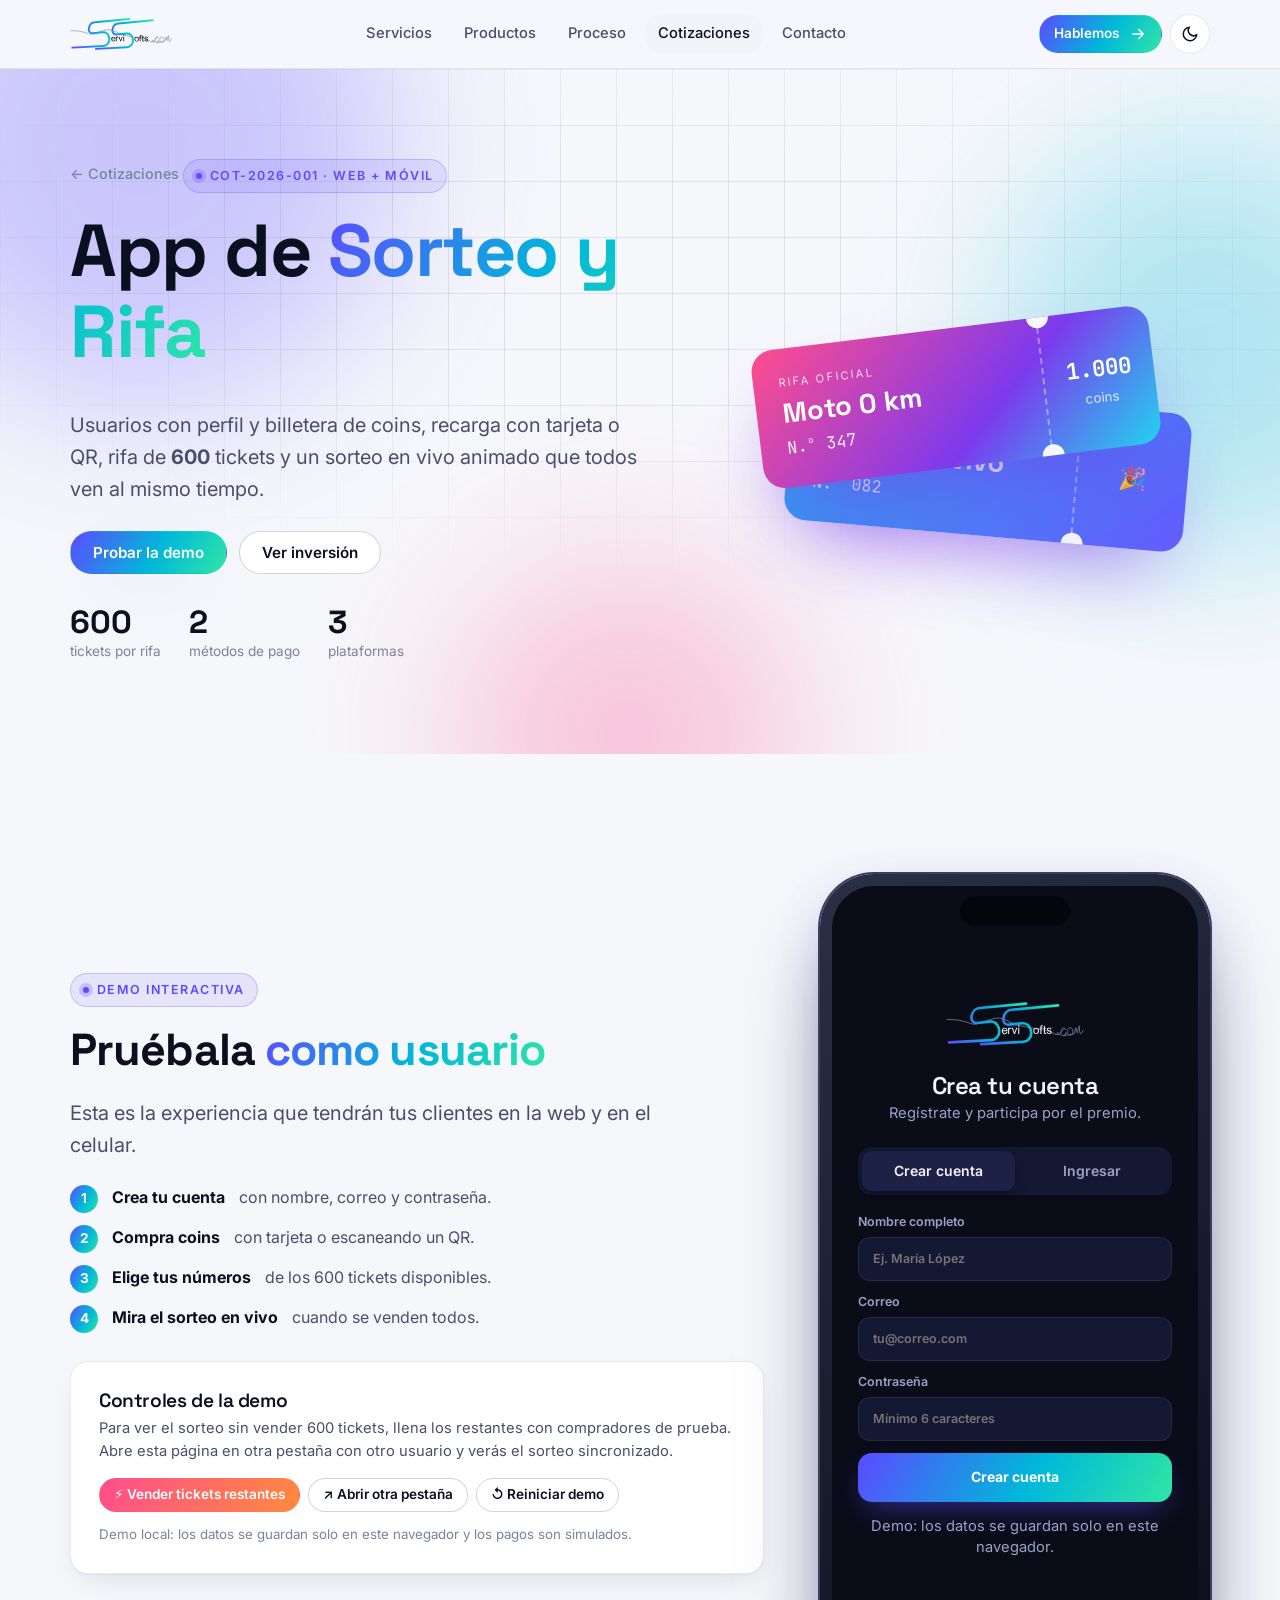
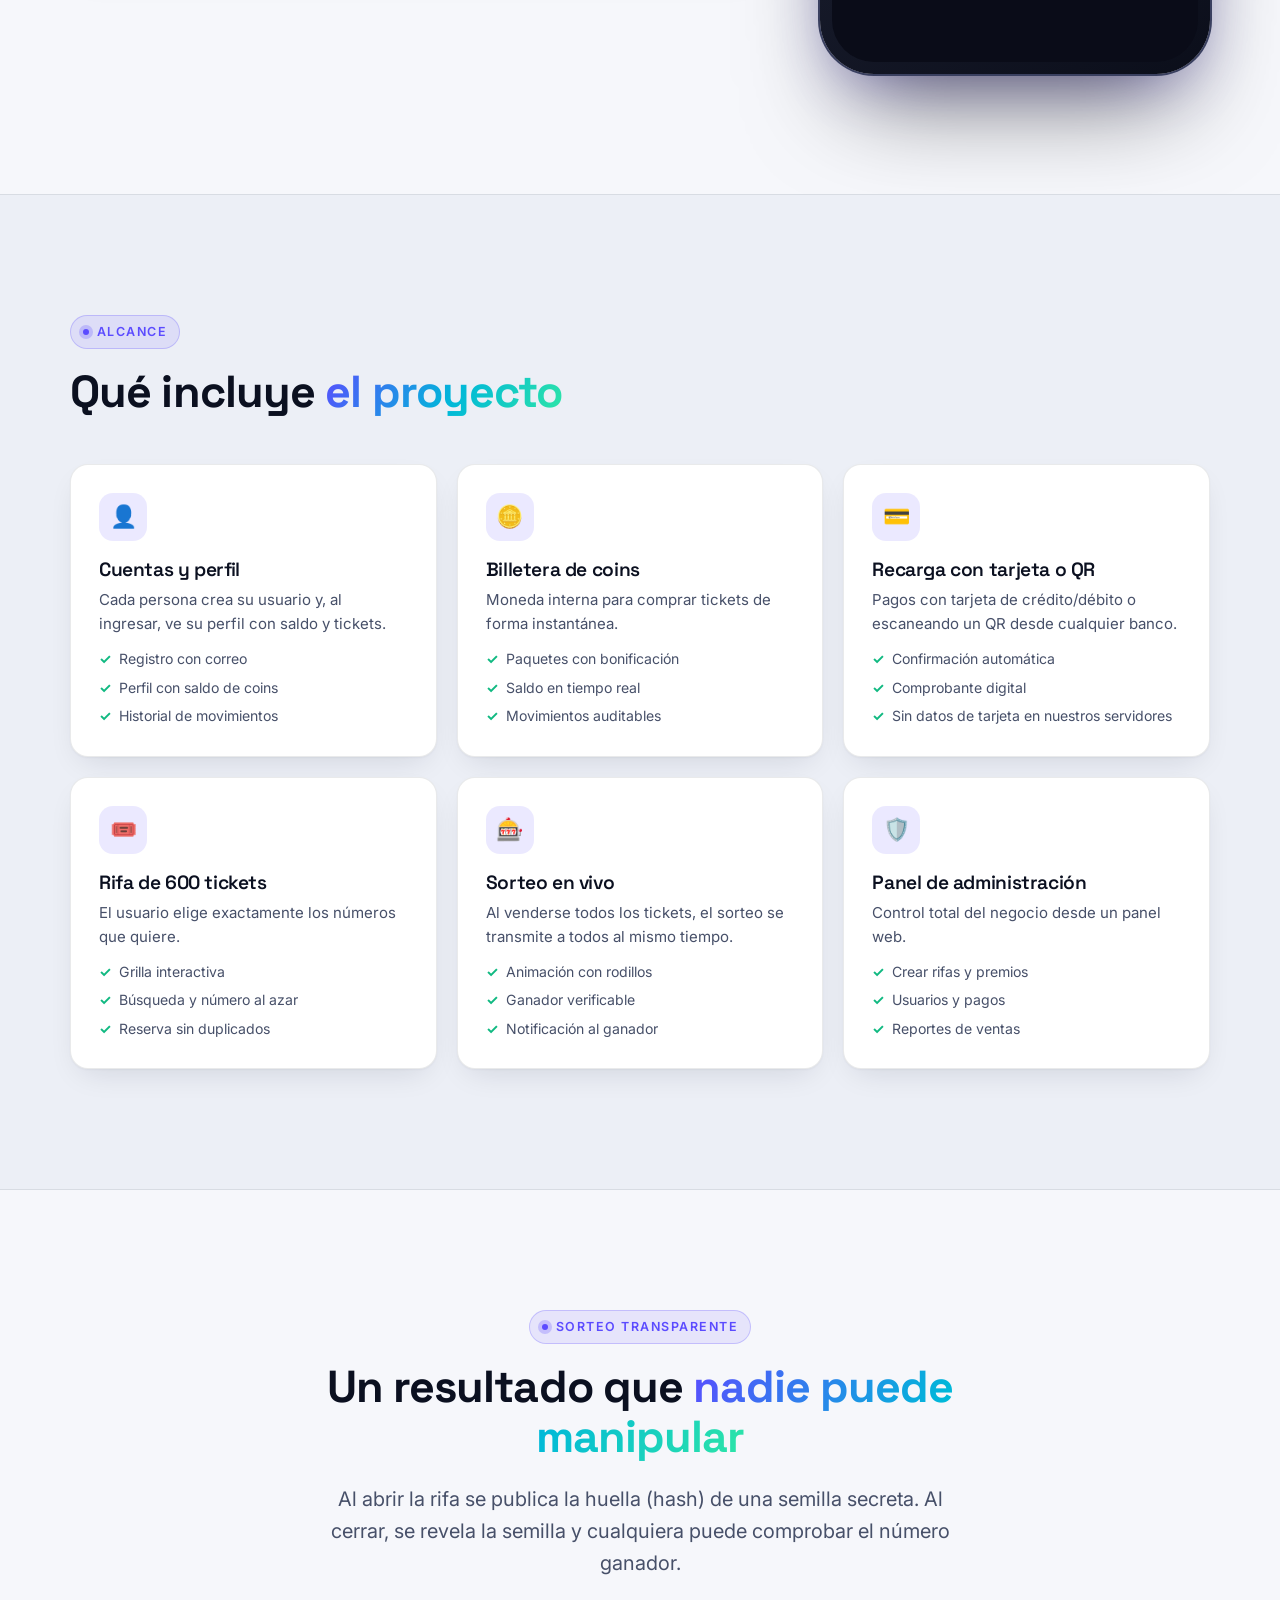
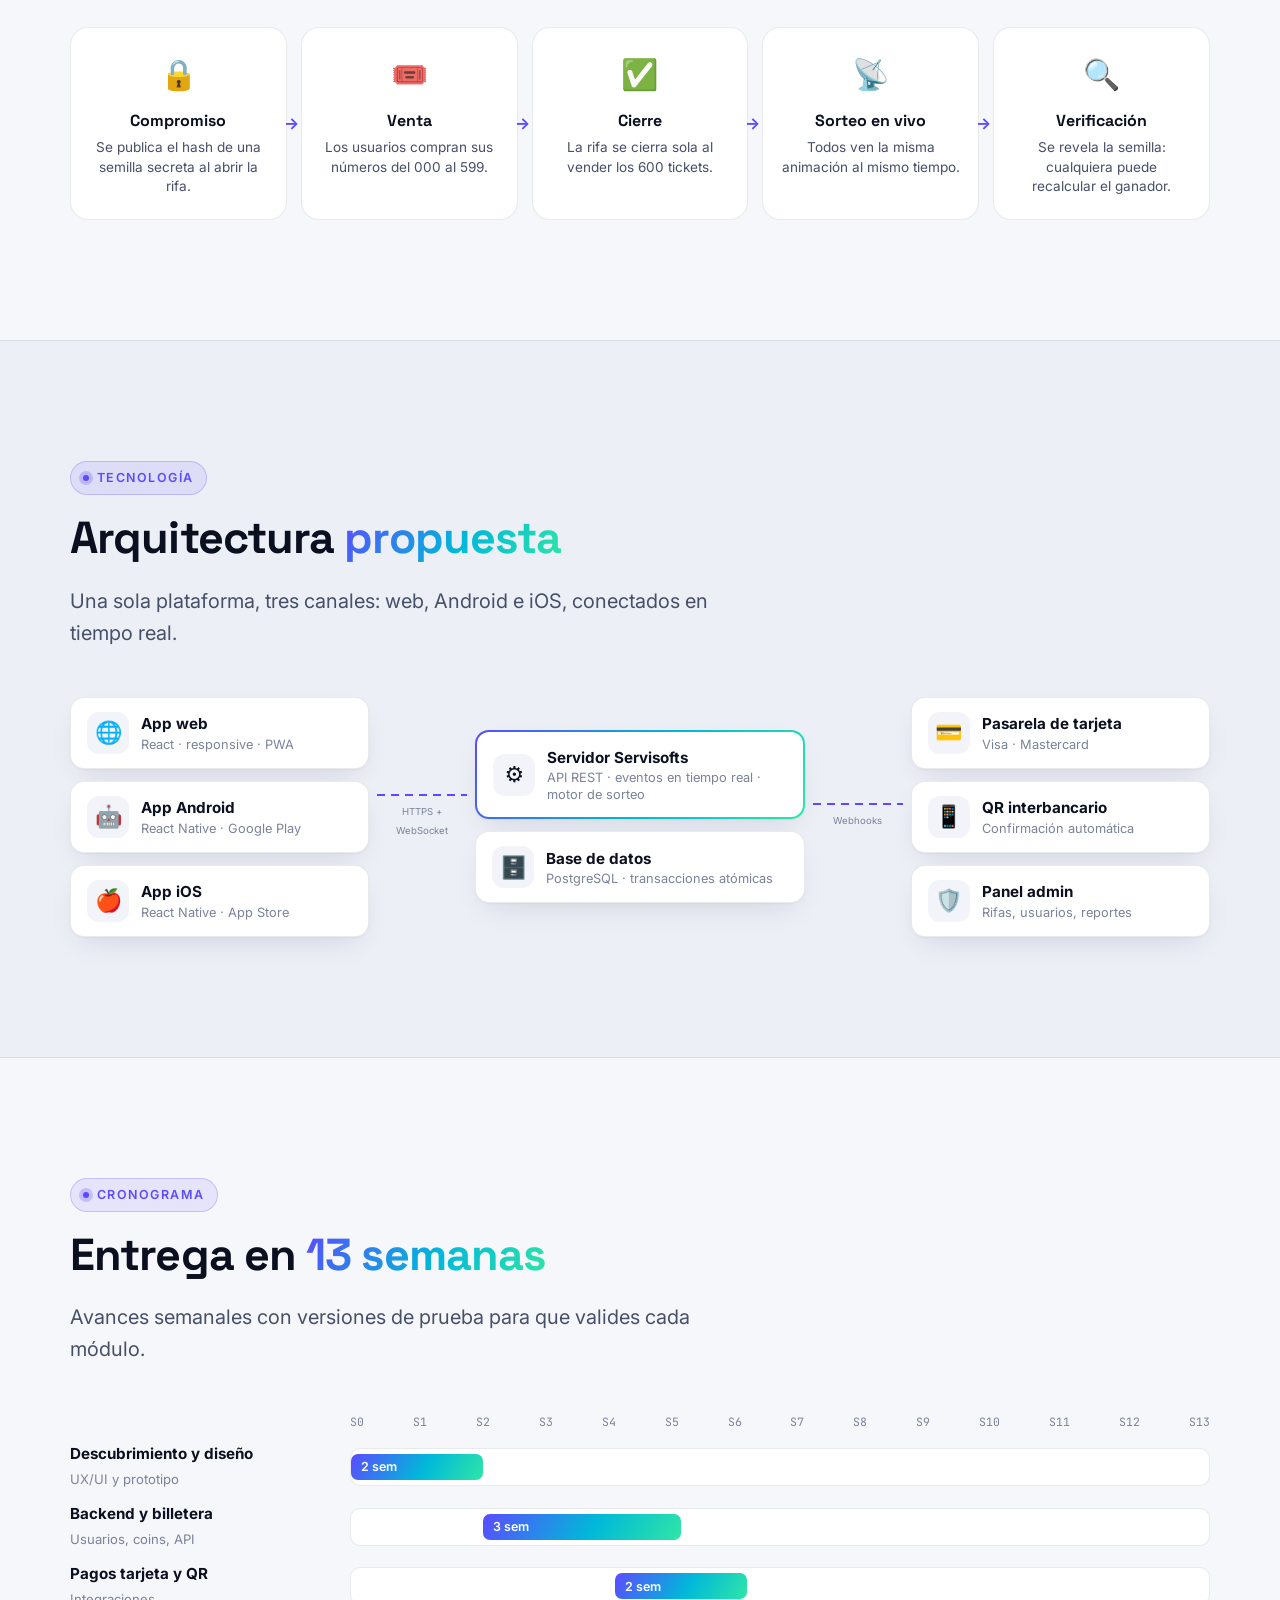
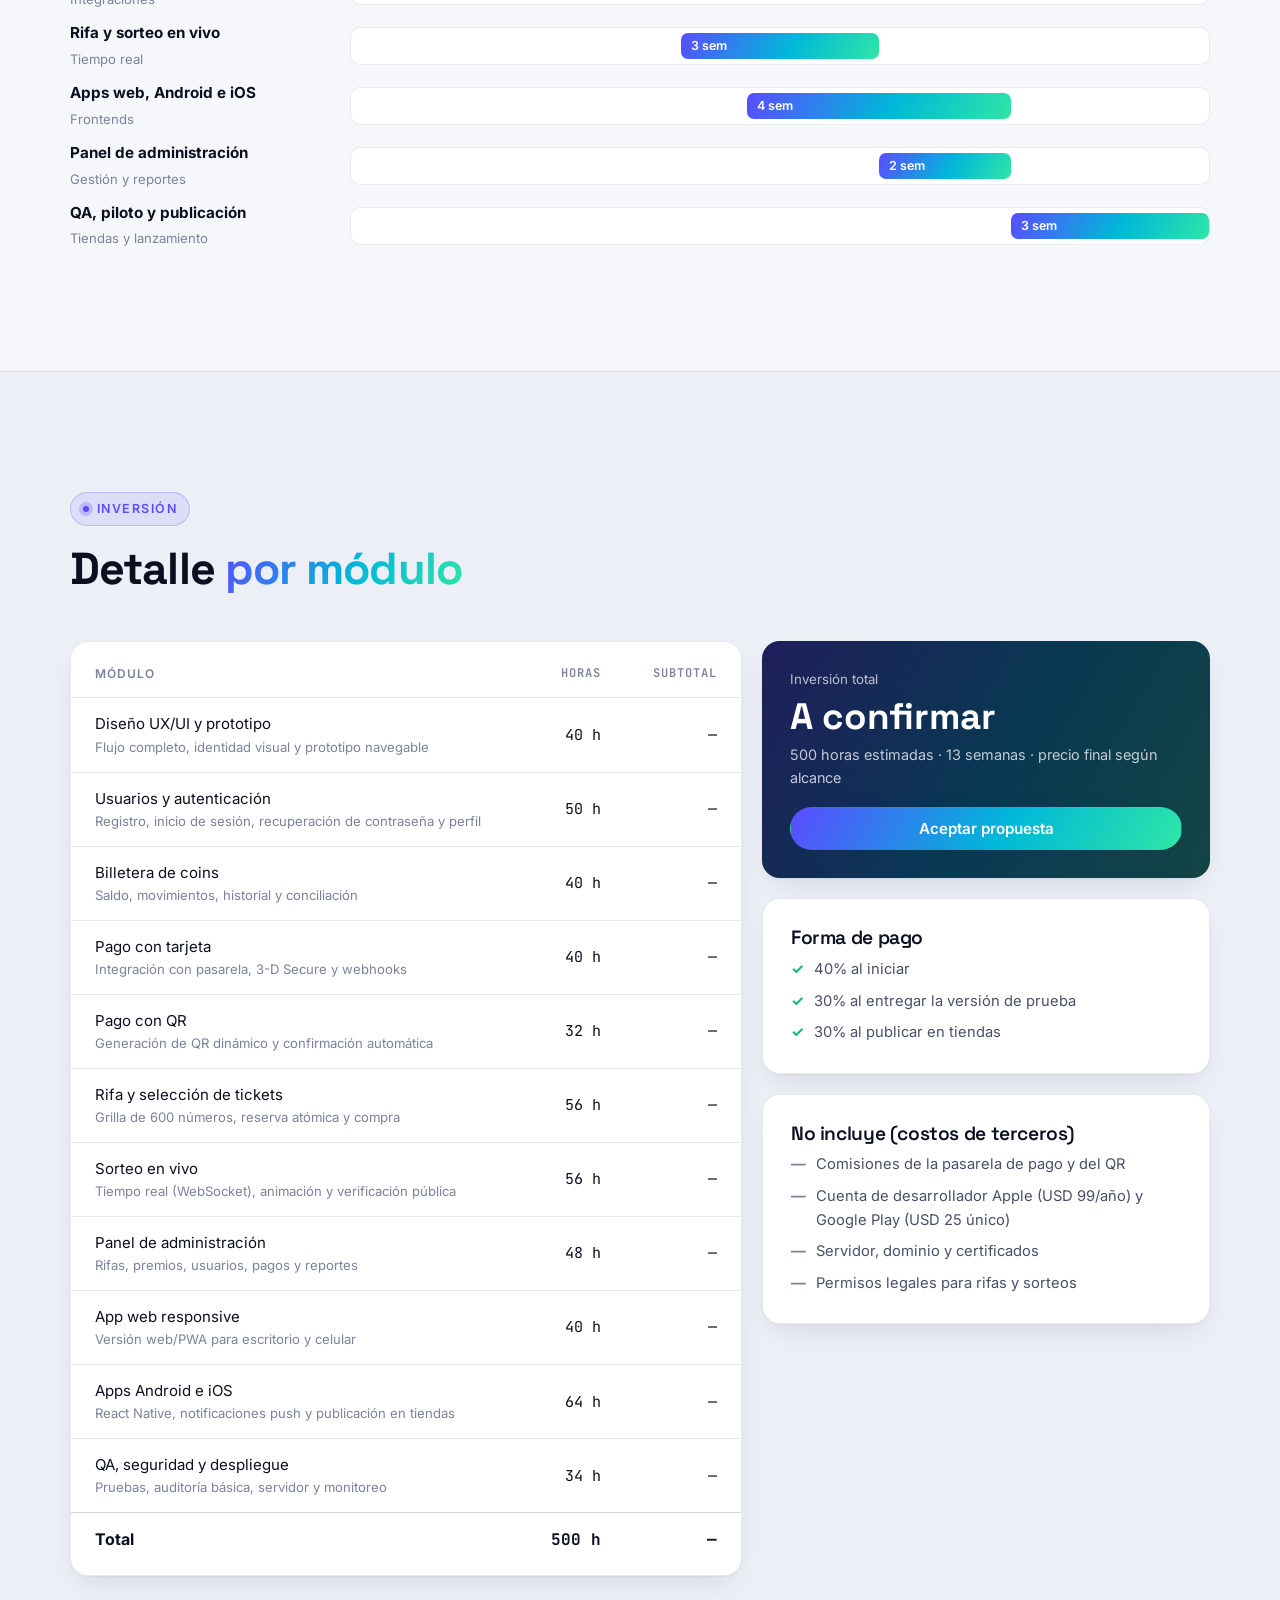
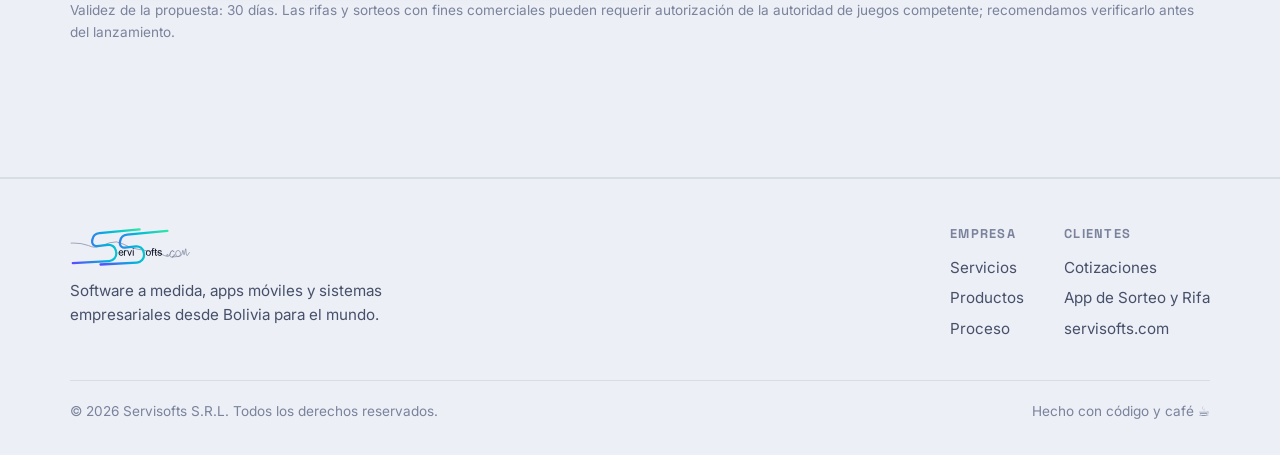
==== cotizaciones/sorteo/index.html @ 851468d2 "cambios" ====
<!DOCTYPE html>
<html lang="es">
<head>
  <meta charset="UTF-8">
  <meta name="viewport" content="width=device-width, initial-scale=1.0, viewport-fit=cover">
  <title>App de Sorteo y Rifa · Servisofts</title>
  <meta name="description" content="Cotización COT-2026-001: app web y móvil de rifas con coins, pagos por tarjeta y QR, y sorteo en vivo.">
  <meta name="theme-color" content="#070912">
  <link rel="icon" href="../../assets/img/favicon.svg" type="image/svg+xml">
  <link rel="stylesheet" href="../../assets/css/base.css">
  <link rel="stylesheet" href="index.css">
</head>
<body>
  <header data-nav></header>

  <main>
    <!-- ============ HERO ============ -->
    <section class="s-hero">
      <div class="bg-orbs"><span></span><span></span><span></span></div>
      <div class="bg-grid"></div>
      <div class="container s-hero-inner">
        <div>
          <a class="back" href="../">← Cotizaciones</a>
          <span class="eyebrow">COT-2026-001 · Web + móvil</span>
          <h1>App de <span class="grad-text">Sorteo y Rifa</span></h1>
          <p class="lead">Usuarios con perfil y billetera de coins, recarga con tarjeta o QR, rifa de <b id="hTotal">600</b> tickets y un sorteo en vivo animado que todos ven al mismo tiempo.</p>
          <div class="hero-cta">
            <a href="#demo" class="btn btn-primary">Probar la demo</a>
            <a href="#inversion" class="btn">Ver inversión</a>
          </div>
          <div class="kpis">
            <div><b id="hTickets">600</b><span>tickets por rifa</span></div>
            <div><b>2</b><span>métodos de pago</span></div>
            <div><b>3</b><span>plataformas</span></div>
          </div>
        </div>
        <div class="ticket-hero" aria-hidden="true">
          <div class="ticket">
            <div class="ticket-l">
              <small>RIFA OFICIAL</small>
              <b id="heroPrize">Moto 0 km</b>
              <span class="mono">N.º 347</span>
            </div>
            <div class="ticket-r"><span class="mono">1.000</span><small>coins</small></div>
          </div>
          <div class="ticket t2"><div class="ticket-l"><small>RIFA OFICIAL</small><b>Sorteo en vivo</b><span class="mono">N.º 082</span></div><div class="ticket-r"><span class="mono">🎉</span></div></div>
        </div>
      </div>
    </section>

    <!-- ============ DEMO ============ -->
    <section class="section" id="demo">
      <div class="container demo-wrap">
        <div class="demo-copy reveal">
          <span class="eyebrow">Demo interactiva</span>
          <h2>Pruébala <span class="grad-text">como usuario</span></h2>
          <p class="lead">Esta es la experiencia que tendrán tus clientes en la web y en el celular.</p>
          <ol class="demo-steps">
            <li><b>Crea tu cuenta</b> con nombre, correo y contraseña.</li>
            <li><b>Compra coins</b> con tarjeta o escaneando un QR.</li>
            <li><b>Elige tus números</b> de los 600 tickets disponibles.</li>
            <li><b>Mira el sorteo en vivo</b> cuando se venden todos.</li>
          </ol>
          <div class="demo-tools card">
            <h3>Controles de la demo</h3>
            <p>Para ver el sorteo sin vender 600 tickets, llena los restantes con compradores de prueba. Abre esta página en otra pestaña con otro usuario y verás el sorteo sincronizado.</p>
            <div class="tool-btns">
              <button class="btn btn-sm btn-hot" id="toolFill">⚡ Vender tickets restantes</button>
              <button class="btn btn-sm" id="toolTab">↗ Abrir otra pestaña</button>
              <button class="btn btn-sm btn-ghost" id="toolReset">↺ Reiniciar demo</button>
            </div>
            <small class="muted">Demo local: los datos se guardan solo en este navegador y los pagos son simulados.</small>
          </div>
        </div>

        <div class="phone reveal">
          <div class="phone-notch"></div>
          <div class="app" id="app" aria-live="polite"></div>
        </div>
      </div>
    </section>

    <!-- ============ FUNCIONALIDADES ============ -->
    <section class="section section-alt" id="funciones">
      <div class="container">
        <div class="section-head reveal">
          <span class="eyebrow">Alcance</span>
          <h2>Qué incluye <span class="grad-text">el proyecto</span></h2>
        </div>
        <div class="grid grid-3" id="featGrid"></div>
      </div>
    </section>

    <!-- ============ FLUJO DEL SORTEO ============ -->
    <section class="section" id="flujo">
      <div class="container">
        <div class="section-head center reveal">
          <span class="eyebrow">Sorteo transparente</span>
          <h2>Un resultado que <span class="grad-text">nadie puede manipular</span></h2>
          <p class="lead">Al abrir la rifa se publica la huella (hash) de una semilla secreta. Al cerrar, se revela la semilla y cualquiera puede comprobar el número ganador.</p>
        </div>
        <div class="flow reveal" id="flowList"></div>
      </div>
    </section>

    <!-- ============ ARQUITECTURA ============ -->
    <section class="section section-alt" id="arquitectura">
      <div class="container">
        <div class="section-head reveal">
          <span class="eyebrow">Tecnología</span>
          <h2>Arquitectura <span class="grad-text">propuesta</span></h2>
          <p class="lead">Una sola plataforma, tres canales: web, Android e iOS, conectados en tiempo real.</p>
        </div>
        <div class="arch reveal">
          <div class="arch-col">
            <div class="arch-node"><span>🌐</span><div><b>App web</b><small>React · responsive · PWA</small></div></div>
            <div class="arch-node"><span>🤖</span><div><b>App Android</b><small>React Native · Google Play</small></div></div>
            <div class="arch-node"><span>🍎</span><div><b>App iOS</b><small>React Native · App Store</small></div></div>
          </div>
          <div class="arch-link"><i></i><small>HTTPS + WebSocket</small></div>
          <div class="arch-col">
            <div class="arch-node core"><span>⚙️</span><div><b>Servidor Servisofts</b><small>API REST · eventos en tiempo real · motor de sorteo</small></div></div>
            <div class="arch-node"><span>🗄️</span><div><b>Base de datos</b><small>PostgreSQL · transacciones atómicas</small></div></div>
          </div>
          <div class="arch-link"><i></i><small>Webhooks</small></div>
          <div class="arch-col">
            <div class="arch-node"><span>💳</span><div><b>Pasarela de tarjeta</b><small>Visa · Mastercard</small></div></div>
            <div class="arch-node"><span>📱</span><div><b>QR interbancario</b><small>Confirmación automática</small></div></div>
            <div class="arch-node"><span>🛡️</span><div><b>Panel admin</b><small>Rifas, usuarios, reportes</small></div></div>
          </div>
        </div>
      </div>
    </section>

    <!-- ============ CRONOGRAMA ============ -->
    <section class="section" id="cronograma">
      <div class="container">
        <div class="section-head reveal">
          <span class="eyebrow">Cronograma</span>
          <h2>Entrega en <span class="grad-text" id="totalWeeks">13 semanas</span></h2>
          <p class="lead">Avances semanales con versiones de prueba para que valides cada módulo.</p>
        </div>
        <div class="timeline reveal" id="timeline"></div>
      </div>
    </section>

    <!-- ============ INVERSIÓN ============ -->
    <section class="section section-alt" id="inversion">
      <div class="container">
        <div class="section-head reveal">
          <span class="eyebrow">Inversión</span>
          <h2>Detalle <span class="grad-text">por módulo</span></h2>
        </div>
        <div class="invest reveal">
          <div class="card invest-table-wrap">
            <table class="invest-table">
              <thead><tr><th>Módulo</th><th class="num">Horas</th><th class="num">Subtotal</th></tr></thead>
              <tbody id="investBody"></tbody>
              <tfoot><tr><td>Total</td><td class="num" id="investHours"></td><td class="num" id="investTotal"></td></tr></tfoot>
            </table>
          </div>
          <aside class="invest-side">
            <div class="card total-card">
              <small>Inversión total</small>
              <b id="investBig"></b>
              <span id="investNote"></span>
              <a class="btn btn-primary btn-block" href="../../#contacto">Aceptar propuesta</a>
            </div>
            <div class="card">
              <h3>Forma de pago</h3>
              <ul class="checks"><li>40% al iniciar</li><li>30% al entregar la versión de prueba</li><li>30% al publicar en tiendas</li></ul>
            </div>
            <div class="card">
              <h3>No incluye (costos de terceros)</h3>
              <ul class="checks muted-list">
                <li>Comisiones de la pasarela de pago y del QR</li>
                <li>Cuenta de desarrollador Apple (USD 99/año) y Google Play (USD 25 único)</li>
                <li>Servidor, dominio y certificados</li>
                <li>Permisos legales para rifas y sorteos</li>
              </ul>
            </div>
          </aside>
        </div>
        <p class="legal reveal">Validez de la propuesta: 30 días. Las rifas y sorteos con fines comerciales pueden requerir autorización de la autoridad de juegos competente; recomendamos verificarlo antes del lanzamiento.</p>
      </div>
    </section>
  </main>

  <footer data-footer></footer>

  <script src="../../assets/js/brand.js" data-root="../../" data-active="cotizaciones"></script>
  <script src="index.js"></script>
</body>
</html>
---- assets/css/base.css ----
/* ==========================================================
   Servisofts — sistema de diseño compartido
   ========================================================== */
@import url("https://fonts.googleapis.com/css2?family=Inter:wght@400;500;600;700&family=Space+Grotesk:wght@500;600;700&family=JetBrains+Mono:wght@500;700&display=swap");

:root {
  --bg: #f6f7fb;
  --bg-2: #eceff6;
  --surface: #ffffff;
  --surface-2: #f2f4f9;
  --border: rgba(15, 23, 42, 0.09);
  --border-strong: rgba(15, 23, 42, 0.18);
  --text: #0b1020;
  --text-2: #475069;
  --text-3: #7a839b;
  --accent: #5b4bff;
  --accent-2: #00b8d9;
  --accent-3: #ff4d8d;
  --ok: #10b981;
  --warn: #f59e0b;
  --danger: #ef4444;
  --grad: linear-gradient(120deg, #5b4bff 0%, #00b8d9 55%, #2fe6a6 100%);
  --grad-hot: linear-gradient(120deg, #ff4d8d 0%, #ff8a3d 100%);
  --glow: 0 20px 60px -20px rgba(91, 75, 255, 0.45);
  --shadow: 0 1px 2px rgba(15, 23, 42, 0.04), 0 12px 32px -12px rgba(15, 23, 42, 0.14);
  --radius: 18px;
  --radius-sm: 12px;
  --maxw: 1180px;
  --font: "Inter", system-ui, -apple-system, "Segoe UI", Roboto, sans-serif;
  --font-display: "Space Grotesk", var(--font);
  --font-mono: "JetBrains Mono", ui-monospace, monospace;
  color-scheme: light;
}

@media (prefers-color-scheme: dark) {
  :root:not([data-theme="light"]) {
    --bg: #070912;
    --bg-2: #0c1020;
    --surface: #10142a;
    --surface-2: #161b36;
    --border: rgba(255, 255, 255, 0.08);
    --border-strong: rgba(255, 255, 255, 0.16);
    --text: #eef1ff;
    --text-2: #a9b1cf;
    --text-3: #6f789a;
    --accent: #7c6cff;
    --accent-2: #22d3ee;
    --shadow: 0 1px 0 rgba(255, 255, 255, 0.03) inset, 0 20px 50px -20px rgba(0, 0, 0, 0.7);
    color-scheme: dark;
  }
}
:root[data-theme="dark"] {
  --bg: #070912;
  --bg-2: #0c1020;
  --surface: #10142a;
  --surface-2: #161b36;
  --border: rgba(255, 255, 255, 0.08);
  --border-strong: rgba(255, 255, 255, 0.16);
  --text: #eef1ff;
  --text-2: #a9b1cf;
  --text-3: #6f789a;
  --accent: #7c6cff;
  --accent-2: #22d3ee;
  --shadow: 0 1px 0 rgba(255, 255, 255, 0.03) inset, 0 20px 50px -20px rgba(0, 0, 0, 0.7);
  color-scheme: dark;
}

*,
*::before,
*::after { box-sizing: border-box; }

html { scroll-behavior: smooth; -webkit-text-size-adjust: 100%; }

body {
  margin: 0;
  background: var(--bg);
  color: var(--text);
  font-family: var(--font);
  font-size: 16px;
  line-height: 1.6;
  -webkit-font-smoothing: antialiased;
  overflow-x: hidden;
}

img, svg { display: block; max-width: 100%; }
a { color: inherit; text-decoration: none; }
button { font: inherit; color: inherit; }
::selection { background: var(--accent); color: #fff; }

h1, h2, h3, h4 {
  font-family: var(--font-display);
  line-height: 1.1;
  letter-spacing: -0.02em;
  margin: 0 0 0.5em;
}
h1 { font-size: clamp(2.4rem, 6vw, 4.6rem); font-weight: 700; }
h2 { font-size: clamp(1.8rem, 4vw, 2.8rem); font-weight: 700; }
h3 { font-size: 1.2rem; font-weight: 600; }
p { margin: 0 0 1em; color: var(--text-2); }

.container { width: 100%; max-width: var(--maxw); margin: 0 auto; padding: 0 20px; }
.section { padding: clamp(64px, 10vw, 120px) 0; position: relative; }
.grad-text {
  background: var(--grad);
  -webkit-background-clip: text;
  background-clip: text;
  color: transparent;
}
.eyebrow {
  display: inline-flex; align-items: center; gap: 8px;
  font-size: 0.78rem; font-weight: 600; letter-spacing: 0.12em; text-transform: uppercase;
  color: var(--accent);
  padding: 6px 12px; border-radius: 999px;
  background: color-mix(in srgb, var(--accent) 10%, transparent);
  border: 1px solid color-mix(in srgb, var(--accent) 25%, transparent);
  margin-bottom: 18px;
}
.eyebrow::before {
  content: ""; width: 6px; height: 6px; border-radius: 50%;
  background: var(--accent); box-shadow: 0 0 0 4px color-mix(in srgb, var(--accent) 25%, transparent);
}
.lead { font-size: clamp(1.05rem, 2vw, 1.25rem); color: var(--text-2); max-width: 640px; }
.section-head { max-width: 720px; margin-bottom: 48px; }
.section-head.center { margin-left: auto; margin-right: auto; text-align: center; }
.section-head.center .lead { margin-left: auto; margin-right: auto; }

/* ---------- Botones ---------- */
.btn {
  --b-bg: var(--surface);
  display: inline-flex; align-items: center; justify-content: center; gap: 10px;
  padding: 13px 22px; border-radius: 999px;
  font-weight: 600; font-size: 0.95rem; line-height: 1;
  border: 1px solid var(--border-strong); background: var(--b-bg);
  cursor: pointer; transition: transform 0.2s, box-shadow 0.2s, background 0.2s, opacity 0.2s;
  white-space: nowrap;
}
.btn:hover { transform: translateY(-2px); }
.btn:active { transform: translateY(0); }
.btn:disabled { opacity: 0.45; cursor: not-allowed; transform: none; }
.btn-primary { background: var(--grad); color: #fff; border-color: transparent; box-shadow: var(--glow); }
.btn-hot { background: var(--grad-hot); color: #fff; border-color: transparent; box-shadow: 0 20px 50px -20px rgba(255, 77, 141, 0.6); }
.btn-ghost { background: transparent; }
.btn-sm { padding: 9px 14px; font-size: 0.85rem; }
.btn-block { width: 100%; }
.btn svg { width: 18px; height: 18px; }

/* ---------- Tarjetas ---------- */
.card {
  background: var(--surface);
  border: 1px solid var(--border);
  border-radius: var(--radius);
  padding: 28px;
  box-shadow: var(--shadow);
  position: relative;
}
.card-hover { transition: transform 0.3s, border-color 0.3s; }
.card-hover:hover { transform: translateY(-4px); border-color: color-mix(in srgb, var(--accent) 45%, transparent); }
.icon-badge {
  width: 48px; height: 48px; border-radius: 14px;
  display: grid; place-items: center;
  background: color-mix(in srgb, var(--accent) 12%, transparent);
  color: var(--accent); margin-bottom: 18px;
}
.icon-badge svg { width: 24px; height: 24px; }
.grid { display: grid; gap: 20px; }
.grid-2 { grid-template-columns: repeat(auto-fit, minmax(300px, 1fr)); }
.grid-3 { grid-template-columns: repeat(3, 1fr); }
@media (max-width: 900px) { .grid-3 { grid-template-columns: repeat(2, 1fr); } }
@media (max-width: 600px) { .grid-3 { grid-template-columns: 1fr; } }
.grid-4 { grid-template-columns: repeat(auto-fit, minmax(220px, 1fr)); }
.chip {
  display: inline-flex; align-items: center; gap: 6px;
  padding: 4px 10px; border-radius: 999px; font-size: 0.75rem; font-weight: 600;
  background: var(--surface-2); color: var(--text-2); border: 1px solid var(--border);
}
.chip-ok { color: var(--ok); background: color-mix(in srgb, var(--ok) 12%, transparent); border-color: color-mix(in srgb, var(--ok) 30%, transparent); }
.chip-warn { color: var(--warn); background: color-mix(in srgb, var(--warn) 12%, transparent); border-color: color-mix(in srgb, var(--warn) 30%, transparent); }

/* ---------- Navegación ---------- */
.nav {
  position: sticky; top: 0; z-index: 50;
  backdrop-filter: saturate(180%) blur(16px);
  -webkit-backdrop-filter: saturate(180%) blur(16px);
  background: color-mix(in srgb, var(--bg) 72%, transparent);
  border-bottom: 1px solid var(--border);
}
.nav-inner { display: flex; align-items: center; justify-content: space-between; height: 68px; gap: 16px; }
.brand { display: flex; align-items: center; color: var(--text); }
.brand .ss-logo { height: 34px; width: auto; }
.nav-links { display: flex; align-items: center; gap: 4px; }
.nav-links a {
  padding: 8px 14px; border-radius: 999px; font-size: 0.92rem; font-weight: 500; color: var(--text-2);
  transition: color 0.2s, background 0.2s;
}
.nav-links a:hover, .nav-links a.active { color: var(--text); background: var(--surface-2); }
.nav-actions { display: flex; align-items: center; gap: 8px; }
.icon-btn {
  width: 40px; height: 40px; border-radius: 50%;
  display: grid; place-items: center;
  border: 1px solid var(--border); background: var(--surface); cursor: pointer;
  transition: transform 0.2s;
}
.icon-btn:hover { transform: rotate(-12deg); }
.icon-btn svg { width: 18px; height: 18px; }
.menu-btn { display: none; }
@media (max-width: 820px) {
  .menu-btn { display: grid; }
  .nav-links {
    position: fixed; inset: 68px 0 auto 0; flex-direction: column; align-items: stretch;
    padding: 12px 16px 20px; background: var(--bg); border-bottom: 1px solid var(--border);
    transform: translateY(-120%); transition: transform 0.35s cubic-bezier(.2,.8,.2,1);
    z-index: -1;
  }
  .nav-links a { padding: 14px 16px; font-size: 1.05rem; }
  .nav.open .nav-links { transform: translateY(0); }
  .nav-cta { display: none; }
}

/* ---------- Logo ---------- */
.ss-logo { color: var(--text); overflow: visible; }
.ss-logo .ss-wave { stroke: var(--text-3); }
.ss-logo .ss-letters { fill: currentColor; }
.ss-logo.animate .ss-stroke,
.ss-logo.animate .ss-wave {
  stroke-dasharray: 900; stroke-dashoffset: 900;
  animation: ssDraw 2.2s cubic-bezier(.6,.1,.2,1) forwards;
}
.ss-logo.animate .ss-wave { animation-delay: 0.6s; animation-duration: 2.6s; }
.ss-logo.animate .ss-letters { opacity: 0; animation: ssFade 0.8s 1.2s forwards; }
@keyframes ssDraw { to { stroke-dashoffset: 0; } }
@keyframes ssFade { to { opacity: 1; } }

/* ---------- Fondo decorativo ---------- */
.bg-orbs { position: absolute; inset: 0; overflow: hidden; pointer-events: none; z-index: 0; }
.bg-orbs span {
  position: absolute; border-radius: 50%; filter: blur(80px); opacity: 0.55;
  animation: orb 18s ease-in-out infinite alternate;
}
.bg-orbs span:nth-child(1) { width: 520px; height: 520px; background: #5b4bff; top: -180px; left: -120px; }
.bg-orbs span:nth-child(2) { width: 420px; height: 420px; background: #00b8d9; top: 10%; right: -140px; animation-delay: -6s; }
.bg-orbs span:nth-child(3) { width: 360px; height: 360px; background: #ff4d8d; bottom: -160px; left: 35%; opacity: 0.3; animation-delay: -12s; }
:root[data-theme="light"] .bg-orbs span { opacity: 0.28; }
@media (prefers-color-scheme: light) { :root:not([data-theme="dark"]) .bg-orbs span { opacity: 0.28; } }
@keyframes orb { to { transform: translate(60px, 40px) scale(1.1); } }
.bg-grid {
  position: absolute; inset: 0; pointer-events: none; z-index: 0;
  background-image:
    linear-gradient(var(--border) 1px, transparent 1px),
    linear-gradient(90deg, var(--border) 1px, transparent 1px);
  background-size: 56px 56px;
  mask-image: radial-gradient(ellipse 80% 60% at 50% 30%, #000 30%, transparent 75%);
  -webkit-mask-image: radial-gradient(ellipse 80% 60% at 50% 30%, #000 30%, transparent 75%);
}

/* ---------- Footer ---------- */
.footer { border-top: 1px solid var(--border); padding: 48px 0 32px; background: var(--bg-2); }
.footer-inner { display: flex; flex-wrap: wrap; justify-content: space-between; gap: 32px; }
.footer .ss-logo { height: 40px; width: auto; margin-bottom: 12px; }
.footer-links { display: flex; flex-wrap: wrap; gap: 40px; }
.footer-links h4 { font-size: 0.8rem; text-transform: uppercase; letter-spacing: 0.1em; color: var(--text-3); margin-bottom: 12px; }
.footer-links a { display: block; color: var(--text-2); padding: 3px 0; font-size: 0.95rem; }
.footer-links a:hover { color: var(--text); }
.footer-bottom { margin-top: 36px; padding-top: 20px; border-top: 1px solid var(--border); font-size: 0.85rem; color: var(--text-3); display: flex; justify-content: space-between; flex-wrap: wrap; gap: 12px; }

/* ---------- Animación al hacer scroll ---------- */
.reveal { opacity: 0; transform: translateY(24px); transition: opacity 0.8s ease, transform 0.8s cubic-bezier(.2,.8,.2,1); }
.reveal.in { opacity: 1; transform: none; }
@media (prefers-reduced-motion: reduce) {
  .reveal { opacity: 1; transform: none; transition: none; }
  .bg-orbs span, .ss-logo.animate * { animation: none !important; stroke-dashoffset: 0 !important; opacity: 1 !important; }
}

/* ---------- Toast ---------- */
.toast-wrap { position: fixed; bottom: 20px; left: 50%; transform: translateX(-50%); z-index: 200; display: flex; flex-direction: column; gap: 8px; align-items: center; width: calc(100% - 32px); max-width: 420px; pointer-events: none; }
.toast {
  background: var(--text); color: var(--bg); padding: 12px 18px; border-radius: 14px; font-size: 0.92rem; font-weight: 500;
  box-shadow: 0 20px 40px -12px rgba(0,0,0,.4); animation: toastIn 0.35s cubic-bezier(.2,.8,.2,1);
}
.toast.ok { background: var(--ok); color: #fff; }
.toast.err { background: var(--danger); color: #fff; }
@keyframes toastIn { from { opacity: 0; transform: translateY(12px) scale(.96); } }

.sr-only { position: absolute; width: 1px; height: 1px; padding: 0; margin: -1px; overflow: hidden; clip: rect(0,0,0,0); border: 0; }
---- cotizaciones/sorteo/index.css ----
/* ================= Página de cotización ================= */
.s-hero { position: relative; overflow: hidden; padding: clamp(40px, 7vw, 90px) 0 clamp(48px, 7vw, 90px); }
.s-hero-inner { position: relative; z-index: 1; display: grid; grid-template-columns: 1.15fr 1fr; gap: 48px; align-items: center; }
.back { display: inline-block; color: var(--text-3); font-size: 0.9rem; font-weight: 500; margin-bottom: 18px; }
.back:hover { color: var(--text); }
.hero-cta { display: flex; flex-wrap: wrap; gap: 12px; margin: 26px 0 32px; }
.kpis { display: flex; flex-wrap: wrap; gap: 28px; }
.kpis b { display: block; font-family: var(--font-display); font-size: 2rem; line-height: 1; }
.kpis span { font-size: 0.85rem; color: var(--text-3); }
.muted { color: var(--text-3); display: block; }
.mono { font-family: var(--font-mono); }

.ticket-hero { position: relative; height: 340px; }
.ticket {
  --c: #ff4d8d;
  position: absolute; width: min(400px, 92%); left: 50%; top: 50%; transform: translate(-50%, -60%) rotate(-7deg);
  display: flex; border-radius: 22px; color: #fff; overflow: hidden;
  background: linear-gradient(135deg, #ff4d8d, #7c3aed 60%, #22d3ee);
  box-shadow: 0 40px 80px -30px rgba(124, 58, 237, .7);
  animation: tick 7s ease-in-out infinite;
}
.ticket.t2 { transform: translate(-42%, -10%) rotate(5deg); background: linear-gradient(135deg, #0ea5e9, #5b4bff); z-index: -1; opacity: .9; animation-delay: -3.5s; }
.ticket-l { flex: 1; padding: 26px 26px; display: flex; flex-direction: column; gap: 6px; border-right: 2px dashed rgba(255,255,255,.4); position: relative; }
.ticket-l small { letter-spacing: .18em; font-size: .7rem; opacity: .8; }
.ticket-l b { font-family: var(--font-display); font-size: 1.7rem; line-height: 1.1; }
.ticket-l .mono { font-size: 1.05rem; opacity: .9; }
.ticket-r { width: 110px; display: grid; place-content: center; text-align: center; }
.ticket-r .mono { font-size: 1.4rem; font-weight: 700; }
.ticket-r small { opacity: .8; }
.ticket::before, .ticket::after { content: ""; position: absolute; right: 99px; width: 22px; height: 22px; border-radius: 50%; background: var(--bg); }
.ticket::before { top: -11px; } .ticket::after { bottom: -11px; }
@keyframes tick { 50% { margin-top: -12px; } }
@media (max-width: 900px) {
  .s-hero-inner { grid-template-columns: 1fr; }
  .ticket-hero { height: 280px; }
}

/* Demo */
.demo-wrap { display: grid; grid-template-columns: 1fr auto; gap: 56px; align-items: center; }
.demo-steps { padding-left: 0; list-style: none; counter-reset: d; display: grid; gap: 12px; margin: 24px 0 28px; }
.demo-steps li { counter-increment: d; display: flex; gap: 14px; align-items: baseline; color: var(--text-2); }
.demo-steps li::before { content: counter(d); flex: none; width: 28px; height: 28px; border-radius: 50%; display: grid; place-items: center; background: var(--grad); color: #fff; font-weight: 700; font-size: .85rem; }
.demo-steps b { color: var(--text); }
.demo-tools h3 { margin-bottom: 6px; }
.demo-tools p { font-size: .92rem; }
.tool-btns { display: flex; flex-wrap: wrap; gap: 8px; margin-bottom: 12px; }

.phone {
  width: 390px; height: 800px; border-radius: 54px; padding: 12px; position: relative;
  background: linear-gradient(145deg, #2a2f45, #0b0e1a); box-shadow: 0 0 0 2px #3a4060, 0 50px 100px -30px rgba(0,0,0,.6), var(--glow);
}
.phone-notch { position: absolute; top: 22px; left: 50%; transform: translateX(-50%); width: 110px; height: 30px; border-radius: 20px; background: #05060c; z-index: 20; }
@media (max-width: 960px) {
  .demo-wrap { grid-template-columns: 1fr; }
  .phone { margin: 0 auto; }
}
@media (max-width: 480px) {
  .phone { width: 100%; height: min(760px, calc(100svh - 90px)); padding: 0; border-radius: 26px; background: none; box-shadow: 0 0 0 1px var(--border), var(--shadow); }
  .phone-notch { display: none; }
  .app { border-radius: 26px !important; padding-top: 0 !important; }
}

/* Funcionalidades */
.section-alt { background: var(--bg-2); border-block: 1px solid var(--border); }
.feat h3 { margin-bottom: 8px; }
.feat p { font-size: .94rem; margin-bottom: 12px; }
.feat ul { margin: 0; padding: 0; list-style: none; display: grid; gap: 6px; font-size: .88rem; color: var(--text-2); }
.feat li::before { content: "✓"; color: var(--ok); font-weight: 700; margin-right: 8px; }
.feat .icon-badge { font-size: 22px; }

/* Flujo */
.flow { display: grid; grid-template-columns: repeat(5, 1fr); gap: 14px; counter-reset: f; }
.flow-step { position: relative; padding: 22px 18px; border-radius: var(--radius); background: var(--surface); border: 1px solid var(--border); text-align: center; }
.flow-step .e { font-size: 30px; display: block; margin-bottom: 10px; }
.flow-step b { display: block; font-family: var(--font-display); margin-bottom: 4px; }
.flow-step small { color: var(--text-2); font-size: .85rem; line-height: 1.45; display: block; }
.flow-step:not(:last-child)::after { content: "→"; position: absolute; right: -13px; top: 50%; transform: translateY(-50%); color: var(--accent); font-weight: 700; z-index: 1; }
@media (max-width: 900px) {
  .flow { grid-template-columns: 1fr; }
  .flow-step:not(:last-child)::after { content: "↓"; right: 50%; top: auto; bottom: -19px; transform: translateX(50%); }
}

/* Arquitectura */
.arch { display: grid; grid-template-columns: 1fr 90px 1.1fr 90px 1fr; align-items: center; gap: 8px; }
.arch-col { display: grid; gap: 12px; }
.arch-node { display: flex; gap: 12px; align-items: center; padding: 14px 16px; border-radius: 14px; background: var(--surface); border: 1px solid var(--border); box-shadow: var(--shadow); }
.arch-node > span { font-size: 22px; width: 42px; height: 42px; display: grid; place-items: center; border-radius: 12px; background: var(--surface-2); flex: none; }
.arch-node b { display: block; font-size: .95rem; }
.arch-node small { color: var(--text-3); font-size: .8rem; line-height: 1.3; display: block; }
.arch-node.core { border-color: transparent; background: linear-gradient(var(--surface), var(--surface)) padding-box, var(--grad) border-box; border: 2px solid transparent; }
.arch-link { text-align: center; color: var(--text-3); font-size: .72rem; }
.arch-link i { display: block; height: 2px; margin-bottom: 6px; background: repeating-linear-gradient(90deg, var(--accent) 0 8px, transparent 8px 14px); background-size: 28px 2px; animation: dash 1s linear infinite; }
@keyframes dash { to { background-position: 28px 0; } }
@media (max-width: 900px) {
  .arch { grid-template-columns: 1fr; }
  .arch-link { padding: 6px 0; }
  .arch-link i { width: 2px; height: 28px; margin: 0 auto 4px; background: repeating-linear-gradient(180deg, var(--accent) 0 6px, transparent 6px 11px); }
}

/* Cronograma */
.timeline { display: grid; gap: 10px; }
.tl-row { display: grid; grid-template-columns: 260px 1fr; gap: 20px; align-items: center; }
.tl-row b { display: block; font-size: .95rem; }
.tl-row small { color: var(--text-3); font-size: .82rem; }
.tl-track { position: relative; height: 38px; border-radius: 10px; background: var(--surface); border: 1px solid var(--border); overflow: hidden; }
.tl-bar { position: absolute; top: 5px; bottom: 5px; border-radius: 7px; background: var(--grad); display: flex; align-items: center; padding: 0 10px; color: #fff; font-size: .78rem; font-weight: 600; white-space: nowrap; min-width: 46px; }
.tl-weeks { display: grid; grid-template-columns: 260px 1fr; gap: 20px; font-size: .72rem; color: var(--text-3); font-family: var(--font-mono); }
.tl-weeks div:last-child { display: flex; justify-content: space-between; }
@media (max-width: 720px) {
  .tl-row, .tl-weeks { grid-template-columns: 1fr; gap: 6px; }
  .tl-weeks > div:first-child { display: none; }
  .tl-row { margin-bottom: 8px; }
}

/* Inversión */
.invest { display: grid; grid-template-columns: 1.5fr 1fr; gap: 20px; align-items: start; }
.invest-side { display: grid; gap: 20px; }
.invest-table-wrap { padding: 8px 0; overflow-x: auto; }
.invest-table { width: 100%; border-collapse: collapse; font-size: .94rem; }
.invest-table th, .invest-table td { padding: 14px 24px; text-align: left; border-bottom: 1px solid var(--border); }
.invest-table th { font-size: .75rem; text-transform: uppercase; letter-spacing: .08em; color: var(--text-3); font-weight: 600; }
.invest-table td small { display: block; color: var(--text-3); font-size: .82rem; }
.invest-table .num { text-align: right; font-family: var(--font-mono); white-space: nowrap; }
.invest-table tfoot td { font-weight: 700; border-bottom: 0; font-size: 1rem; }
.total-card { background: #0b0f24; color: #fff; border: 0; overflow: hidden; display: grid; gap: 6px; }
.total-card::before { content: ""; position: absolute; inset: 0; background: var(--grad); opacity: .25; }
.total-card > * { position: relative; }
.total-card small { opacity: .7; }
.total-card b { font-family: var(--font-display); font-size: 2.3rem; line-height: 1.1; }
.total-card span { opacity: .75; font-size: .9rem; margin-bottom: 12px; }
.checks { list-style: none; padding: 0; margin: 0; display: grid; gap: 8px; font-size: .92rem; color: var(--text-2); }
.checks li { display: flex; gap: 10px; }
.checks li::before { content: "✓"; color: var(--ok); font-weight: 700; }
.muted-list li::before { content: "—"; color: var(--text-3); }
.legal { margin-top: 24px; font-size: .85rem; color: var(--text-3); }
@media (max-width: 900px) { .invest { grid-template-columns: 1fr; } }

/* ================= APP (demo) ================= */
.app {
  --a-bg: #0a0c18; --a-s: #141833; --a-s2: #1c2145; --a-b: rgba(255,255,255,.08); --a-t: #f2f4ff; --a-t2: #9aa3c7; --a-t3: #646d93;
  position: relative; width: 100%; height: 100%; border-radius: 42px; overflow: hidden;
  background: var(--a-bg); color: var(--a-t); font-size: 14px; line-height: 1.45;
  display: flex; flex-direction: column; padding-top: 44px;
}
.app * { -webkit-tap-highlight-color: transparent; }
.app button { cursor: pointer; border: 0; background: none; }
.app input { font: inherit; color: var(--a-t); }
.app-scroll { flex: 1; overflow-y: auto; overflow-x: hidden; padding: 12px 18px 20px; scrollbar-width: none; }
.app-scroll::-webkit-scrollbar { display: none; }
.screen-in { animation: scrIn .35s cubic-bezier(.2,.8,.2,1); }
@keyframes scrIn { from { opacity: 0; transform: translateY(10px); } }

/* Topbar */
.a-top { display: flex; align-items: center; justify-content: space-between; padding: 8px 18px 6px; }
.a-top h4 { margin: 0; font-size: 1.15rem; }
.a-top small { color: var(--a-t3); display: block; font-size: .75rem; }
.app .coin-pill { display: inline-flex; align-items: center; gap: 6px; padding: 7px 12px 7px 8px; border-radius: 999px; background: var(--a-s); border: 1px solid var(--a-b); font-weight: 700; font-family: var(--font-mono); font-size: .85rem; transition: transform .3s; }
.app .coin-pill.bump { animation: bump .6s; }
@keyframes bump { 30% { transform: scale(1.18); } }
.coin { width: 20px; height: 20px; border-radius: 50%; flex: none; background: radial-gradient(circle at 35% 30%, #fff6b0, #ffc93c 45%, #e08a00); box-shadow: inset 0 -2px 0 rgba(0,0,0,.2); display: inline-grid; place-items: center; font-size: 11px; color: #7a4a00; font-weight: 800; }
.coin::after { content: "S"; }
.coin.lg { width: 44px; height: 44px; font-size: 22px; }

/* Tab bar */
.tabbar { display: flex; justify-content: space-around; padding: 8px 8px 18px; border-top: 1px solid var(--a-b); background: rgba(10,12,24,.92); backdrop-filter: blur(12px); }
.tabbar button { flex: 1; display: grid; justify-items: center; gap: 2px; color: var(--a-t3); font-size: .7rem; font-weight: 600; padding: 6px 0; position: relative; transition: color .2s; }
.tabbar button svg { width: 22px; height: 22px; }
.tabbar button.on { color: var(--a-t); }
.tabbar button.on::before { content: ""; position: absolute; top: -9px; width: 26px; height: 3px; border-radius: 3px; background: var(--grad); }
.tabbar .badge { position: absolute; top: 2px; right: calc(50% - 20px); width: 8px; height: 8px; border-radius: 50%; background: #ff4d8d; box-shadow: 0 0 0 3px var(--a-bg); }

/* Auth */
.auth { flex: 1; display: flex; flex-direction: column; justify-content: center; padding: 20px 26px 30px; overflow-y: auto; }
.auth .ss-logo { color: var(--a-t); height: 46px; width: auto; margin: 0 auto 8px; }
.auth h3 { text-align: center; font-size: 1.5rem; margin: 18px 0 4px; }
.auth > p { text-align: center; color: var(--a-t2); margin-bottom: 22px; font-size: .92rem; }
.seg { display: grid; grid-template-columns: 1fr 1fr; background: var(--a-s); border-radius: 14px; padding: 4px; margin-bottom: 18px; }
.seg button { padding: 10px; border-radius: 10px; color: var(--a-t2); font-weight: 600; transition: all .2s; }
.seg button.on { background: var(--a-s2); color: var(--a-t); box-shadow: 0 4px 12px rgba(0,0,0,.3); }
.field { display: grid; gap: 6px; margin-bottom: 12px; font-size: .78rem; font-weight: 600; color: var(--a-t2); }
.field input { background: var(--a-s); border: 1px solid var(--a-b); border-radius: 12px; padding: 12px 14px; outline: 0; transition: border-color .2s; width: 100%; }
.field input:focus { border-color: #7c6cff; }
.row2 { display: grid; grid-template-columns: 1fr 1fr; gap: 10px; }
.a-btn { width: 100%; padding: 14px; border-radius: 14px; font-weight: 700; color: #fff !important; background: var(--grad) !important; box-shadow: 0 12px 30px -10px rgba(91,75,255,.6); transition: transform .15s, opacity .2s; display: inline-flex; align-items: center; justify-content: center; gap: 8px; }
.a-btn:active { transform: scale(.98); }
.a-btn:disabled { opacity: .4; box-shadow: none; cursor: not-allowed; }
.a-btn.hot { background: var(--grad-hot) !important; box-shadow: 0 12px 30px -10px rgba(255,77,141,.6); }
.a-btn.ghost { background: var(--a-s) !important; box-shadow: none; border: 1px solid var(--a-b) !important; }
.a-hint { text-align: center; font-size: .75rem; color: var(--a-t3); margin-top: 14px; }

/* Perfil */
.profile-head { display: flex; align-items: center; gap: 14px; margin: 6px 0 18px; }
.avatar { width: 56px; height: 56px; border-radius: 18px; display: grid; place-items: center; font-weight: 700; font-size: 1.3rem; color: #fff; background: var(--grad); flex: none; }
.profile-head b { font-size: 1.1rem; display: block; }
.profile-head small { color: var(--a-t3); }
.wallet {
  position: relative; overflow: hidden; border-radius: 24px; padding: 22px; color: #fff;
  background: linear-gradient(135deg, #5b4bff 0%, #7c3aed 50%, #ff4d8d 120%);
  box-shadow: 0 24px 48px -20px rgba(124,58,237,.8);
}
.wallet::before { content: ""; position: absolute; width: 220px; height: 220px; border-radius: 50%; right: -70px; top: -90px; background: rgba(255,255,255,.12); }
.wallet::after { content: ""; position: absolute; width: 160px; height: 160px; border-radius: 50%; right: 40px; bottom: -110px; background: rgba(255,255,255,.08); }
.wallet small { opacity: .8; font-size: .78rem; letter-spacing: .06em; text-transform: uppercase; }
.wallet .bal { display: flex; align-items: center; gap: 12px; margin: 6px 0 16px; position: relative; z-index: 1; }
.wallet .bal b { font-family: var(--font-display); font-size: 2.4rem; line-height: 1; }
.wallet .w-actions { display: flex; gap: 8px; position: relative; z-index: 1; }
.wallet .w-actions button { flex: 1; padding: 10px; border-radius: 12px; background: rgba(255,255,255,.18); color: #fff; font-weight: 600; font-size: .85rem; backdrop-filter: blur(6px); }
.stats { display: grid; grid-template-columns: repeat(3, 1fr); gap: 10px; margin: 16px 0; }
.stat { background: var(--a-s); border: 1px solid var(--a-b); border-radius: 16px; padding: 12px; text-align: center; }
.stat b { display: block; font-family: var(--font-display); font-size: 1.25rem; }
.stat small { color: var(--a-t3); font-size: .7rem; }
.a-h { display: flex; justify-content: space-between; align-items: center; margin: 18px 0 10px; }
.a-h h5 { margin: 0; font-size: .95rem; font-family: var(--font-display); }
.a-h button { color: #8f84ff; font-size: .8rem; font-weight: 600; }
.my-tix { display: flex; flex-wrap: wrap; gap: 6px; }
.tix { font-family: var(--font-mono); font-weight: 700; font-size: .8rem; padding: 6px 10px; border-radius: 9px; background: var(--grad); color: #fff; }
.tx { display: flex; align-items: center; gap: 12px; padding: 11px 0; border-bottom: 1px solid var(--a-b); }
.tx:last-child { border-bottom: 0; }
.tx i { width: 36px; height: 36px; border-radius: 11px; background: var(--a-s); display: grid; place-items: center; font-style: normal; flex: none; }
.tx div { flex: 1; min-width: 0; }
.tx b { display: block; font-size: .86rem; font-weight: 600; white-space: nowrap; overflow: hidden; text-overflow: ellipsis; }
.tx small { color: var(--a-t3); font-size: .72rem; }
.tx span { font-family: var(--font-mono); font-weight: 700; font-size: .85rem; }
.tx .plus { color: #34d399; } .tx .minus { color: #fb7185; }
.empty-s { text-align: center; color: var(--a-t3); padding: 18px 0; font-size: .85rem; }

/* Billetera / compra */
.packs { display: grid; grid-template-columns: 1fr 1fr; gap: 10px; }
.pack { position: relative; text-align: left; padding: 14px; border-radius: 16px; background: var(--a-s) !important; border: 1.5px solid var(--a-b) !important; color: var(--a-t) !important; transition: border-color .2s, transform .15s; }
.pack.on { border-color: #7c6cff !important; background: linear-gradient(var(--a-s), var(--a-s)) padding-box, var(--grad) border-box !important; border: 1.5px solid transparent !important; }
.pack b { display: flex; align-items: center; gap: 6px; font-family: var(--font-mono); font-size: 1.05rem; }
.pack small { color: var(--a-t2); display: block; margin-top: 2px; }
.pack em { position: absolute; top: -8px; right: 10px; font-style: normal; font-size: .65rem; font-weight: 700; padding: 2px 8px; border-radius: 999px; background: var(--grad-hot); color: #fff; }
.methods { display: grid; grid-template-columns: 1fr 1fr; gap: 10px; }
.method { display: flex; align-items: center; gap: 10px; padding: 12px; border-radius: 14px; background: var(--a-s) !important; border: 1.5px solid var(--a-b) !important; color: var(--a-t) !important; font-weight: 600; }
.method.on { border-color: #22d3ee !important; }
.method span { font-size: 20px; }
.card-prev {
  position: relative; height: 170px; border-radius: 18px; padding: 18px; margin: 14px 0; color: #fff; overflow: hidden;
  background: linear-gradient(135deg, #1e293b, #0f172a); border: 1px solid rgba(255,255,255,.1);
  display: flex; flex-direction: column; justify-content: space-between;
}
.card-prev::before { content: ""; position: absolute; inset: 0; background: radial-gradient(circle at 85% 0%, rgba(34,211,238,.35), transparent 50%), radial-gradient(circle at 0% 100%, rgba(124,108,255,.4), transparent 50%); }
.card-prev > * { position: relative; }
.card-prev .chipc { width: 38px; height: 28px; border-radius: 6px; background: linear-gradient(135deg, #f5d17a, #b8862b); }
.card-prev .num { font-family: var(--font-mono); font-size: 1.1rem; letter-spacing: .08em; }
.card-prev .bot { display: flex; justify-content: space-between; font-size: .72rem; text-transform: uppercase; opacity: .85; }
.card-prev .brand-c { position: absolute; top: 18px; right: 18px; font-weight: 800; font-style: italic; font-size: 1.1rem; }
.qr-box { display: grid; justify-items: center; gap: 10px; padding: 18px; margin: 14px 0; border-radius: 20px; background: var(--a-s); border: 1px solid var(--a-b); text-align: center; }
.qr-box canvas { background: #fff; border-radius: 14px; padding: 10px; width: 190px; height: 190px; }
.qr-box b { font-family: var(--font-mono); font-size: 1.1rem; }
.qr-box small { color: var(--a-t3); font-size: .75rem; }
.timer { font-family: var(--font-mono); color: #fbbf24; font-weight: 700; }
.summary { display: flex; justify-content: space-between; align-items: center; padding: 14px 0; font-size: .9rem; color: var(--a-t2); }
.summary b { color: var(--a-t); font-family: var(--font-mono); font-size: 1.05rem; }

/* Procesando / éxito */
.overlay { position: absolute; inset: 0; z-index: 30; background: rgba(5,6,14,.86); backdrop-filter: blur(10px); display: grid; place-items: center; text-align: center; padding: 30px; animation: scrIn .3s; }
.spinner { width: 54px; height: 54px; border-radius: 50%; border: 4px solid rgba(255,255,255,.12); border-top-color: #22d3ee; animation: spin 0.9s linear infinite; margin: 0 auto 18px; }
@keyframes spin { to { transform: rotate(360deg); } }
.success-ic { width: 80px; height: 80px; border-radius: 50%; margin: 0 auto 18px; background: #10b981; display: grid; place-items: center; box-shadow: 0 0 0 12px rgba(16,185,129,.18); animation: pop .5s cubic-bezier(.2,1.6,.4,1); }
.success-ic svg { width: 40px; height: 40px; color: #fff; stroke-dasharray: 30; stroke-dashoffset: 30; animation: chk .5s .25s forwards; }
@keyframes pop { from { transform: scale(0); } }
@keyframes chk { to { stroke-dashoffset: 0; } }
.overlay h4 { font-size: 1.3rem; margin-bottom: 6px; }
.overlay p { color: var(--a-t2); margin-bottom: 20px; }

/* Rifa */
.prize {
  position: relative; border-radius: 22px; padding: 18px; overflow: hidden; margin-bottom: 14px;
  background: linear-gradient(135deg, #ff4d8d 0%, #7c3aed 60%, #22d3ee 140%); color: #fff;
}
.prize::after { content: ""; position: absolute; inset: 0; background-image: radial-gradient(rgba(255,255,255,.2) 1px, transparent 1px); background-size: 14px 14px; mask-image: linear-gradient(to left, #000, transparent 70%); -webkit-mask-image: linear-gradient(to left, #000, transparent 70%); }
.prize > * { position: relative; z-index: 1; }
.prize .pe { position: absolute; right: 14px; top: 10px; font-size: 62px; filter: drop-shadow(0 10px 20px rgba(0,0,0,.35)); animation: floaty2 4s ease-in-out infinite; }
@keyframes floaty2 { 50% { transform: translateY(-6px) rotate(-4deg); } }
.prize small { opacity: .85; font-size: .72rem; letter-spacing: .1em; text-transform: uppercase; }
.prize h4 { font-size: 1.45rem; margin: 4px 0 10px; max-width: 65%; }
.prog { height: 8px; border-radius: 8px; background: rgba(255,255,255,.25); overflow: hidden; }
.prog i { display: block; height: 100%; border-radius: 8px; background: #fff; transition: width .6s cubic-bezier(.2,.8,.2,1); }
.prog-l { display: flex; justify-content: space-between; font-size: .78rem; margin-top: 6px; font-weight: 600; }
.live { display: flex; align-items: center; gap: 8px; font-size: .78rem; color: var(--a-t2); padding: 8px 12px; border-radius: 12px; background: var(--a-s); margin-bottom: 12px; overflow: hidden; white-space: nowrap; }
.live .ldot { width: 8px; height: 8px; border-radius: 50%; background: #ef4444; flex: none; animation: pulse 1.4s infinite; }
@keyframes pulse { 50% { box-shadow: 0 0 0 6px rgba(239,68,68,0); } 0% { box-shadow: 0 0 0 0 rgba(239,68,68,.6); } }
.live span { overflow: hidden; text-overflow: ellipsis; }
.legend { display: flex; gap: 12px; font-size: .72rem; color: var(--a-t3); margin-bottom: 10px; flex-wrap: wrap; }
.legend i { display: inline-block; width: 10px; height: 10px; border-radius: 3px; margin-right: 5px; vertical-align: -1px; }
.tools-row { display: flex; gap: 8px; margin-bottom: 10px; }
.tools-row input { flex: 1; min-width: 0; background: var(--a-s); border: 1px solid var(--a-b); border-radius: 12px; padding: 9px 12px; outline: 0; font-family: var(--font-mono); }
.tools-row button { padding: 9px 12px; border-radius: 12px; background: var(--a-s); color: var(--a-t); border: 1px solid var(--a-b) !important; font-weight: 600; font-size: .8rem; white-space: nowrap; }
.tgrid { display: grid; grid-template-columns: repeat(10, minmax(0, 1fr)); gap: 4px; }
.tgrid button {
  aspect-ratio: 1.15; min-width: 0; padding: 0; border-radius: 7px; font-family: var(--font-mono); font-size: .68rem; font-weight: 700; letter-spacing: -.02em;
  background: var(--a-s); color: var(--a-t2); border: 1px solid var(--a-b) !important; transition: transform .12s, background .15s;
}
.tgrid button:hover:not(:disabled) { transform: scale(1.08); color: var(--a-t); }
.tgrid button.sold { background: transparent; color: #3a4166; text-decoration: line-through; cursor: not-allowed; border-color: transparent !important; }
.tgrid button.mine { background: linear-gradient(135deg, #5b4bff, #22d3ee); color: #fff; border-color: transparent !important; cursor: default; }
.tgrid button.sel { background: #ff4d8d; color: #fff; border-color: transparent !important; transform: scale(1.06); box-shadow: 0 6px 16px -6px rgba(255,77,141,.9); }
.tgrid button.flash { animation: flash .9s; }
@keyframes flash { 0% { background: #fbbf24; color: #000; } }
.buybar { padding: 12px 18px 14px; border-top: 1px solid var(--a-b); background: rgba(14,16,34,.96); display: flex; align-items: center; gap: 12px; }
.buybar > div { flex: 1; min-width: 0; }
.buybar small { color: var(--a-t3); font-size: .72rem; display: block; }
.buybar b { font-family: var(--font-mono); font-size: 1rem; display: flex; align-items: center; gap: 5px; }
.buybar .a-btn { width: auto; padding: 12px 18px; }

/* Sorteo */
.draw { position: absolute; inset: 0; z-index: 40; display: flex; flex-direction: column; align-items: center; justify-content: center; text-align: center; padding: 50px 22px 30px; overflow: hidden;
  background: radial-gradient(ellipse at 50% 0%, #3b1d7a 0%, #0a0c18 60%); }
.draw .rays { position: absolute; width: 900px; height: 900px; left: 50%; top: 40%; margin: -450px 0 0 -450px; opacity: .25;
  background: repeating-conic-gradient(from 0deg, rgba(255,255,255,.35) 0 6deg, transparent 6deg 18deg); animation: spin 30s linear infinite; mask-image: radial-gradient(circle, #000 10%, transparent 60%); -webkit-mask-image: radial-gradient(circle, #000 10%, transparent 60%); }
.draw > *:not(.rays):not(canvas) { position: relative; z-index: 1; }
.draw .live-tag { display: inline-flex; align-items: center; gap: 6px; padding: 5px 12px; border-radius: 999px; background: #ef4444; color: #fff; font-size: .72rem; font-weight: 800; letter-spacing: .12em; margin-bottom: 14px; }
.draw .live-tag::before { content: ""; width: 7px; height: 7px; border-radius: 50%; background: #fff; animation: blink 1s infinite; }
@keyframes blink { 50% { opacity: .2; } }
.draw h4 { font-size: 1.35rem; margin-bottom: 4px; }
.draw .sub { color: var(--a-t2); font-size: .88rem; margin-bottom: 22px; }
.count { font-family: var(--font-display); font-size: 120px; font-weight: 700; line-height: 1; background: var(--grad-hot); -webkit-background-clip: text; background-clip: text; color: transparent; animation: cnt 1s ease-out; }
@keyframes cnt { from { transform: scale(2.2); opacity: 0; } to { transform: scale(1); opacity: 1; } }
.reels { display: flex; gap: 10px; padding: 14px; border-radius: 24px; background: rgba(0,0,0,.4); border: 1px solid rgba(255,255,255,.1); box-shadow: 0 0 60px rgba(124,108,255,.35), inset 0 0 30px rgba(0,0,0,.5); }
.reel { width: 76px; height: 104px; overflow: hidden; border-radius: 14px; background: linear-gradient(#fff, #e7e9f5); position: relative; box-shadow: inset 0 8px 14px rgba(0,0,0,.25), inset 0 -8px 14px rgba(0,0,0,.25); }
.reel.stop { box-shadow: inset 0 8px 14px rgba(0,0,0,.25), inset 0 -8px 14px rgba(0,0,0,.25), 0 0 0 3px #fbbf24, 0 0 24px #fbbf24; }
.reel-strip { position: absolute; left: 0; right: 0; top: 0; will-change: transform; }
.reel-strip div { height: 104px; display: grid; place-items: center; font-family: var(--font-display); font-weight: 700; font-size: 64px; color: #12152b; }
.ticker { margin-top: 22px; height: 26px; font-weight: 600; color: var(--a-t2); font-size: .95rem; }
.winner { animation: pop .6s cubic-bezier(.2,1.5,.4,1); }
.winner .trophy { font-size: 64px; display: block; margin-bottom: 4px; animation: floaty2 3s ease-in-out infinite; }
.winner .wnum { font-family: var(--font-mono); font-weight: 700; font-size: 2.6rem; background: linear-gradient(135deg, #fde68a, #f59e0b); -webkit-background-clip: text; background-clip: text; color: transparent; }
.winner .wname { font-family: var(--font-display); font-size: 1.5rem; font-weight: 700; margin-bottom: 4px; }
.winner .you { display: inline-block; margin: 8px 0; padding: 6px 14px; border-radius: 999px; background: var(--grad-hot); font-weight: 700; font-size: .85rem; }
.proof { margin: 16px 0 18px; padding: 10px 12px; border-radius: 12px; background: rgba(0,0,0,.35); font-family: var(--font-mono); font-size: .62rem; color: var(--a-t3); word-break: break-all; text-align: left; max-width: 320px; }
.proof b { color: var(--a-t2); }
.draw canvas.confetti { position: absolute; inset: 0; width: 100%; height: 100%; pointer-events: none; z-index: 2; }
.draw .d-actions { display: grid; gap: 8px; width: 100%; max-width: 280px; }
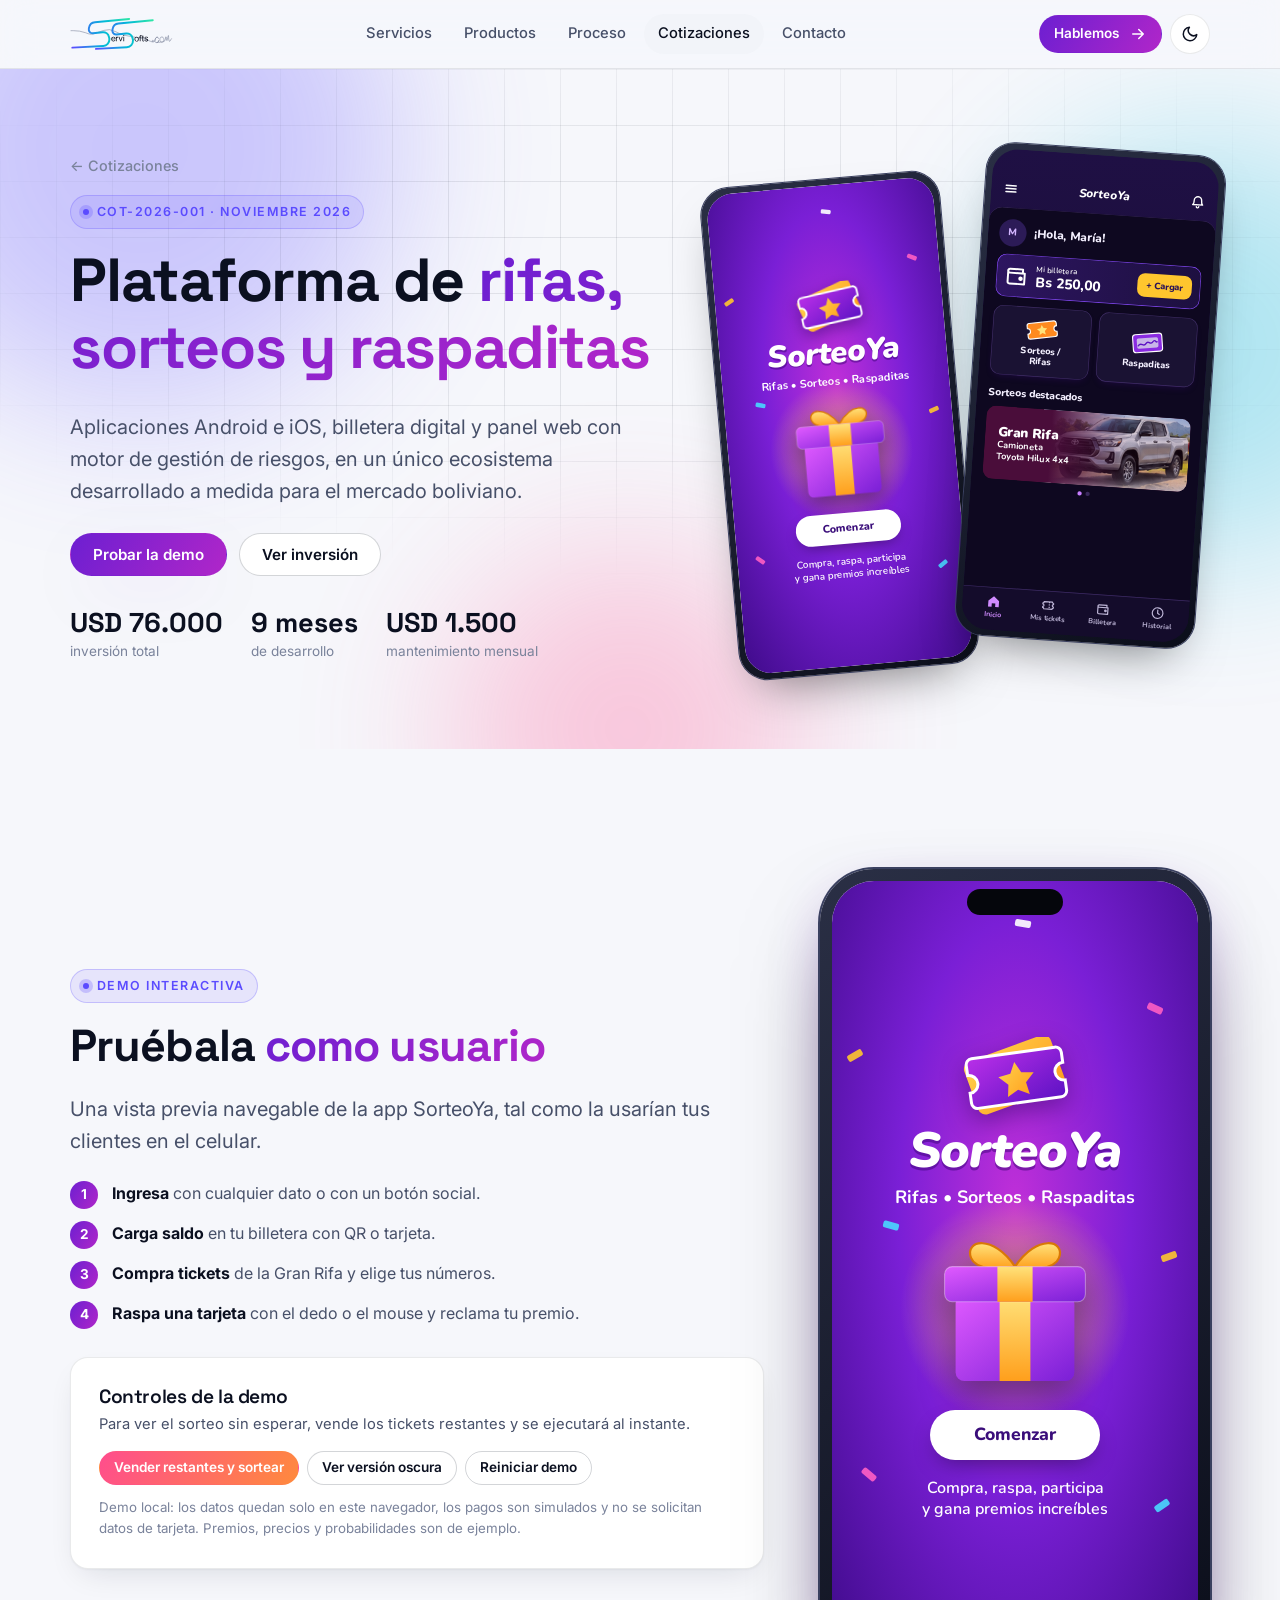
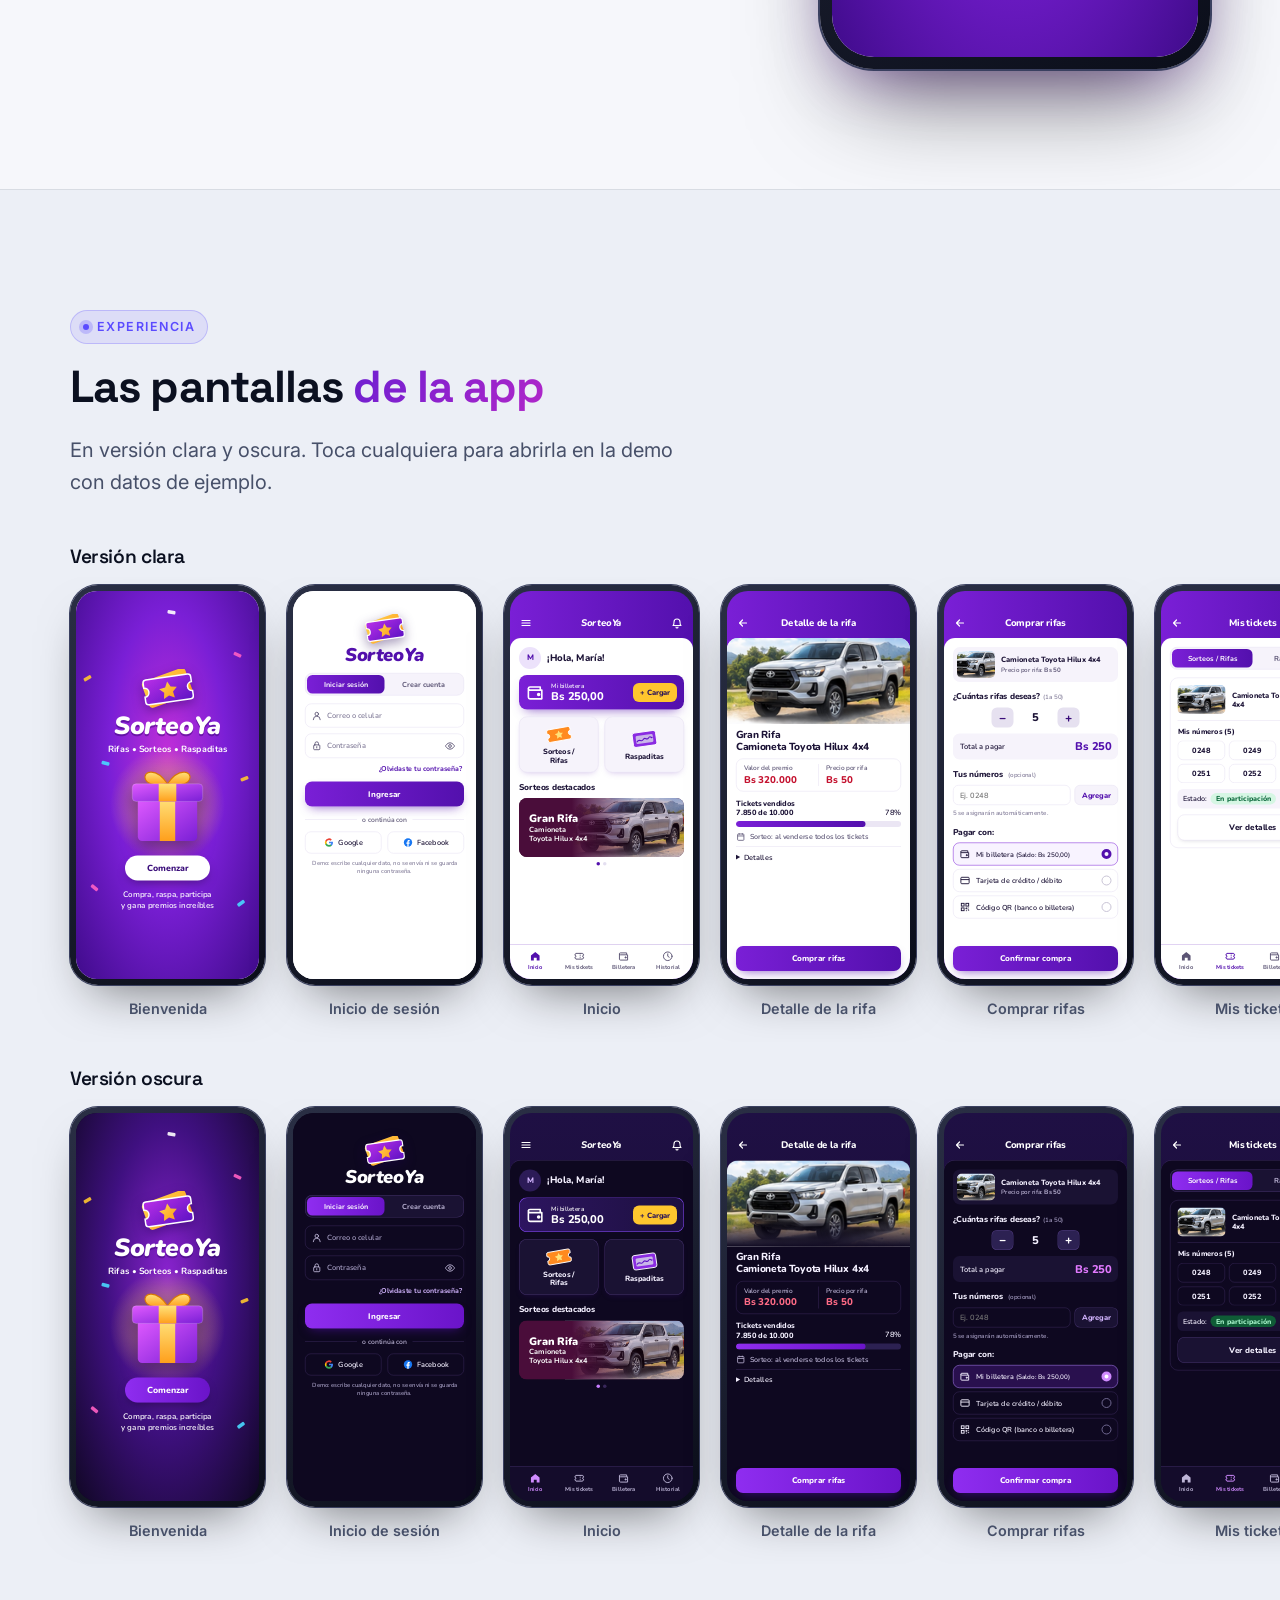
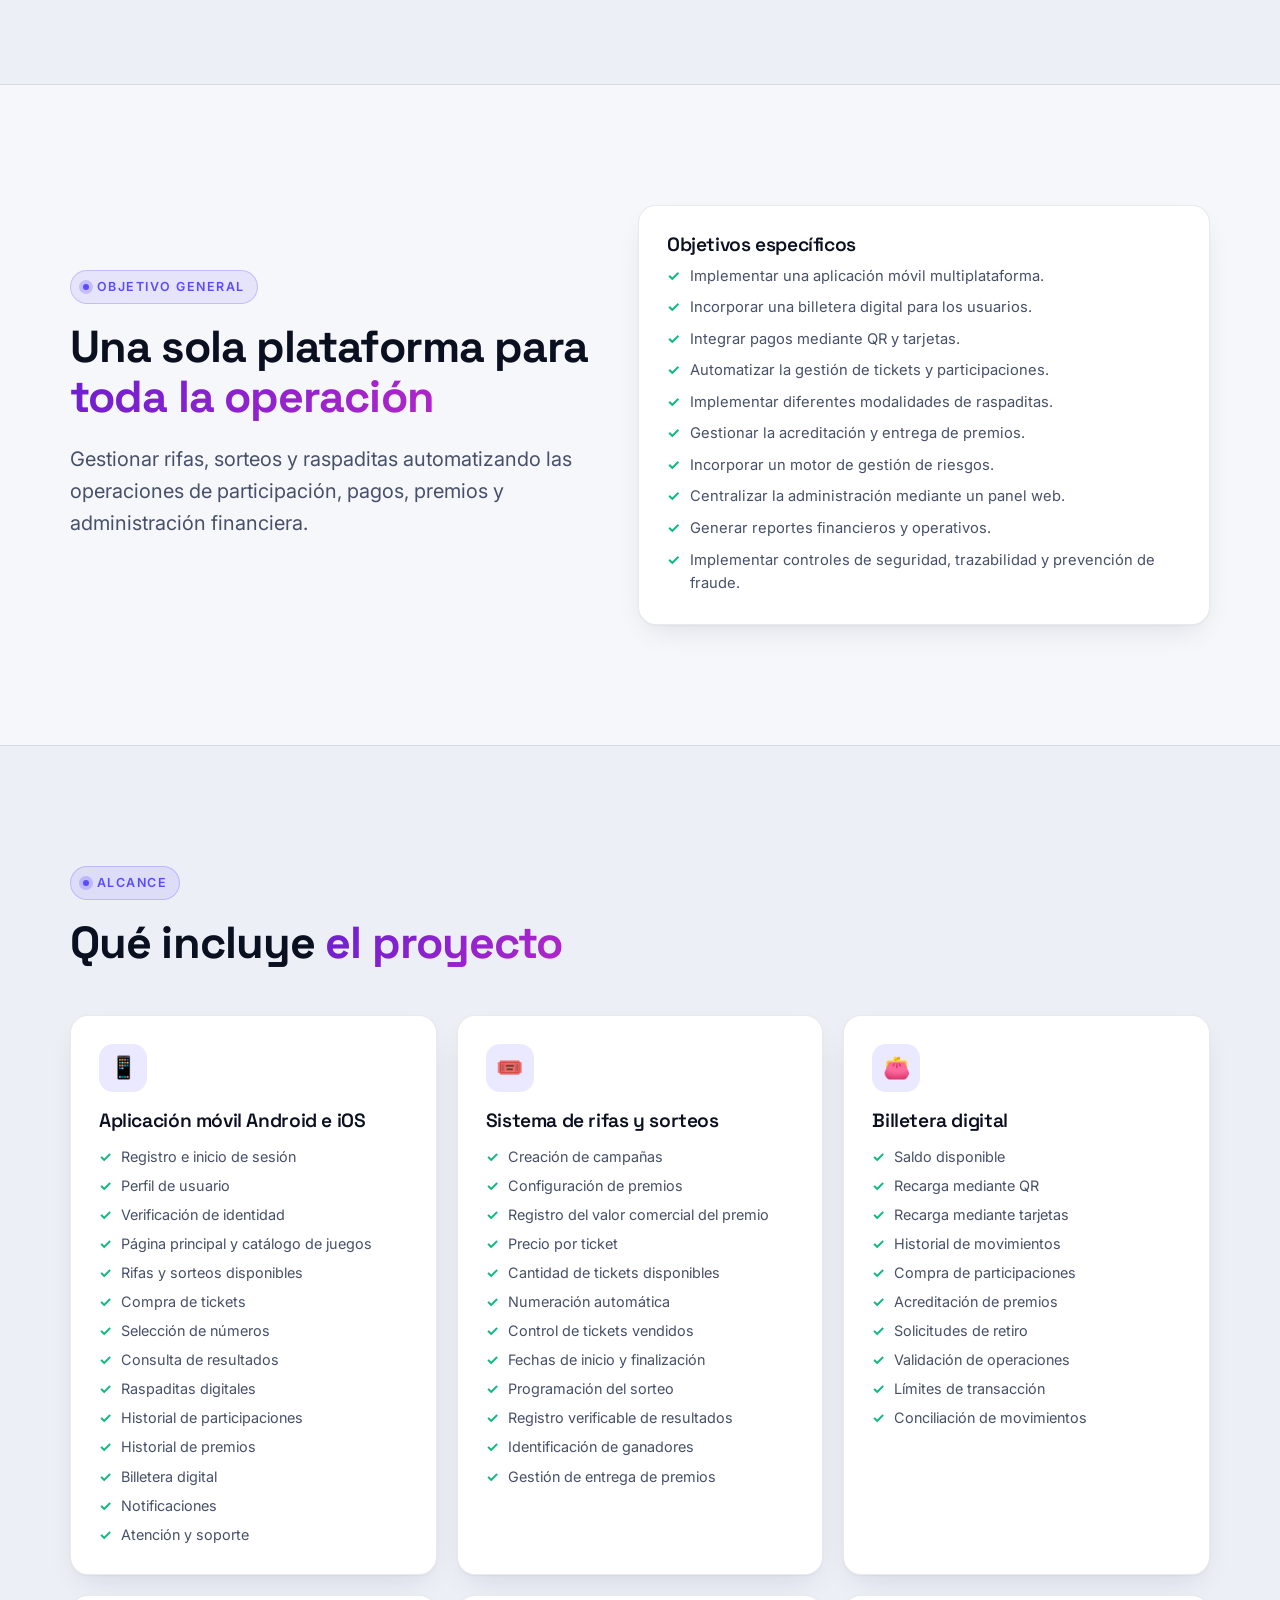
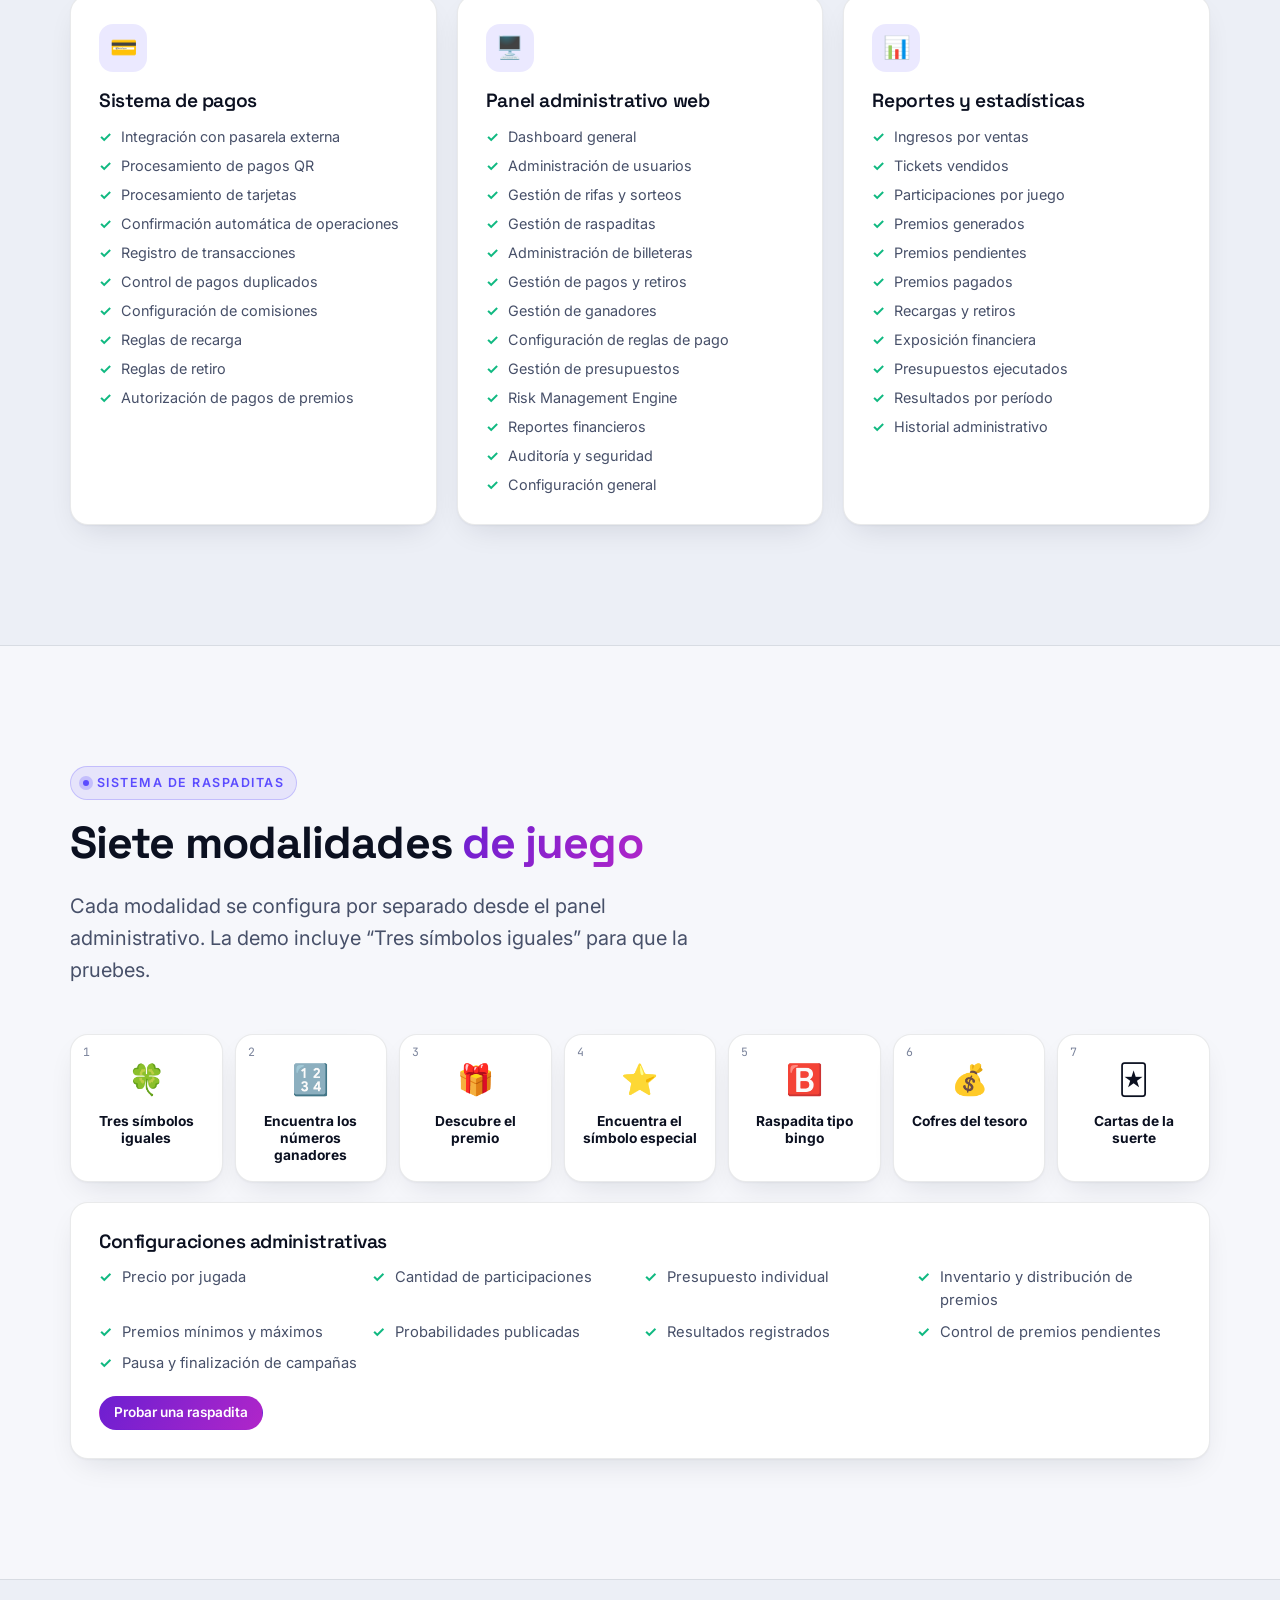
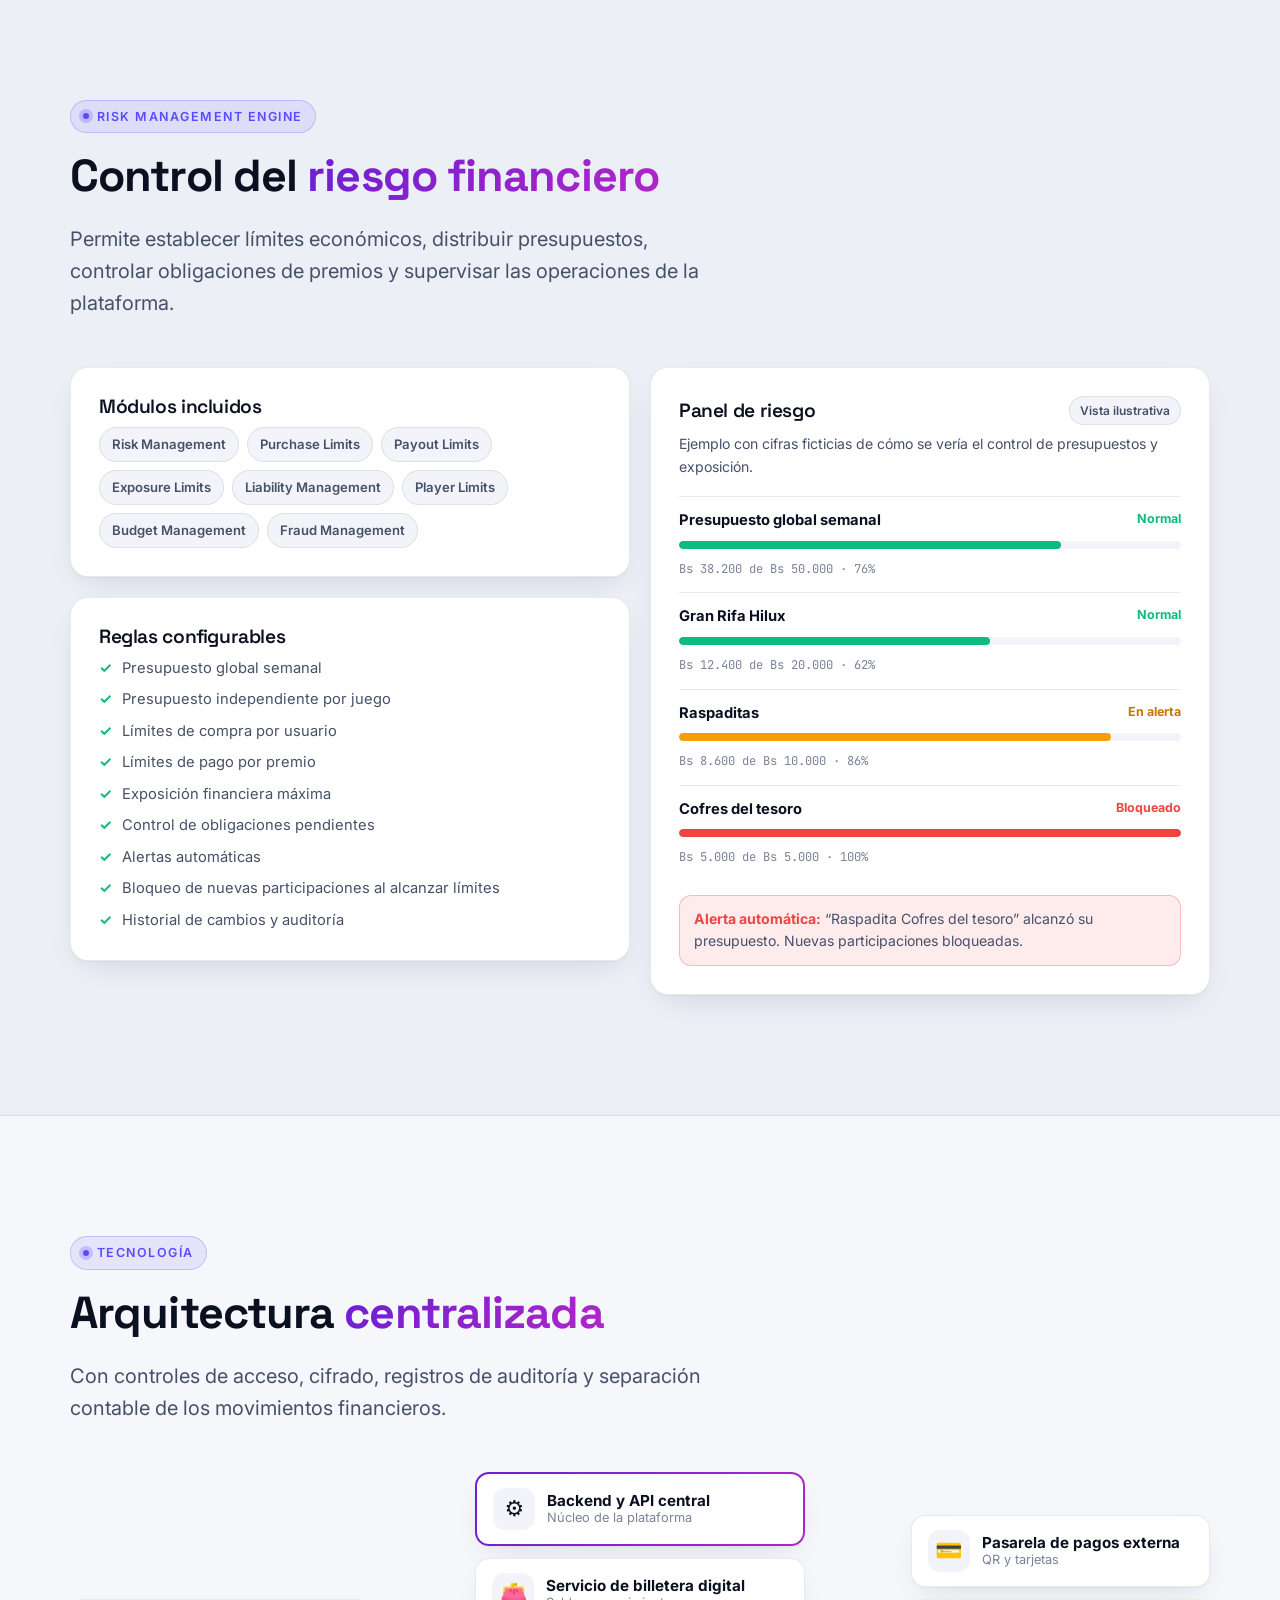
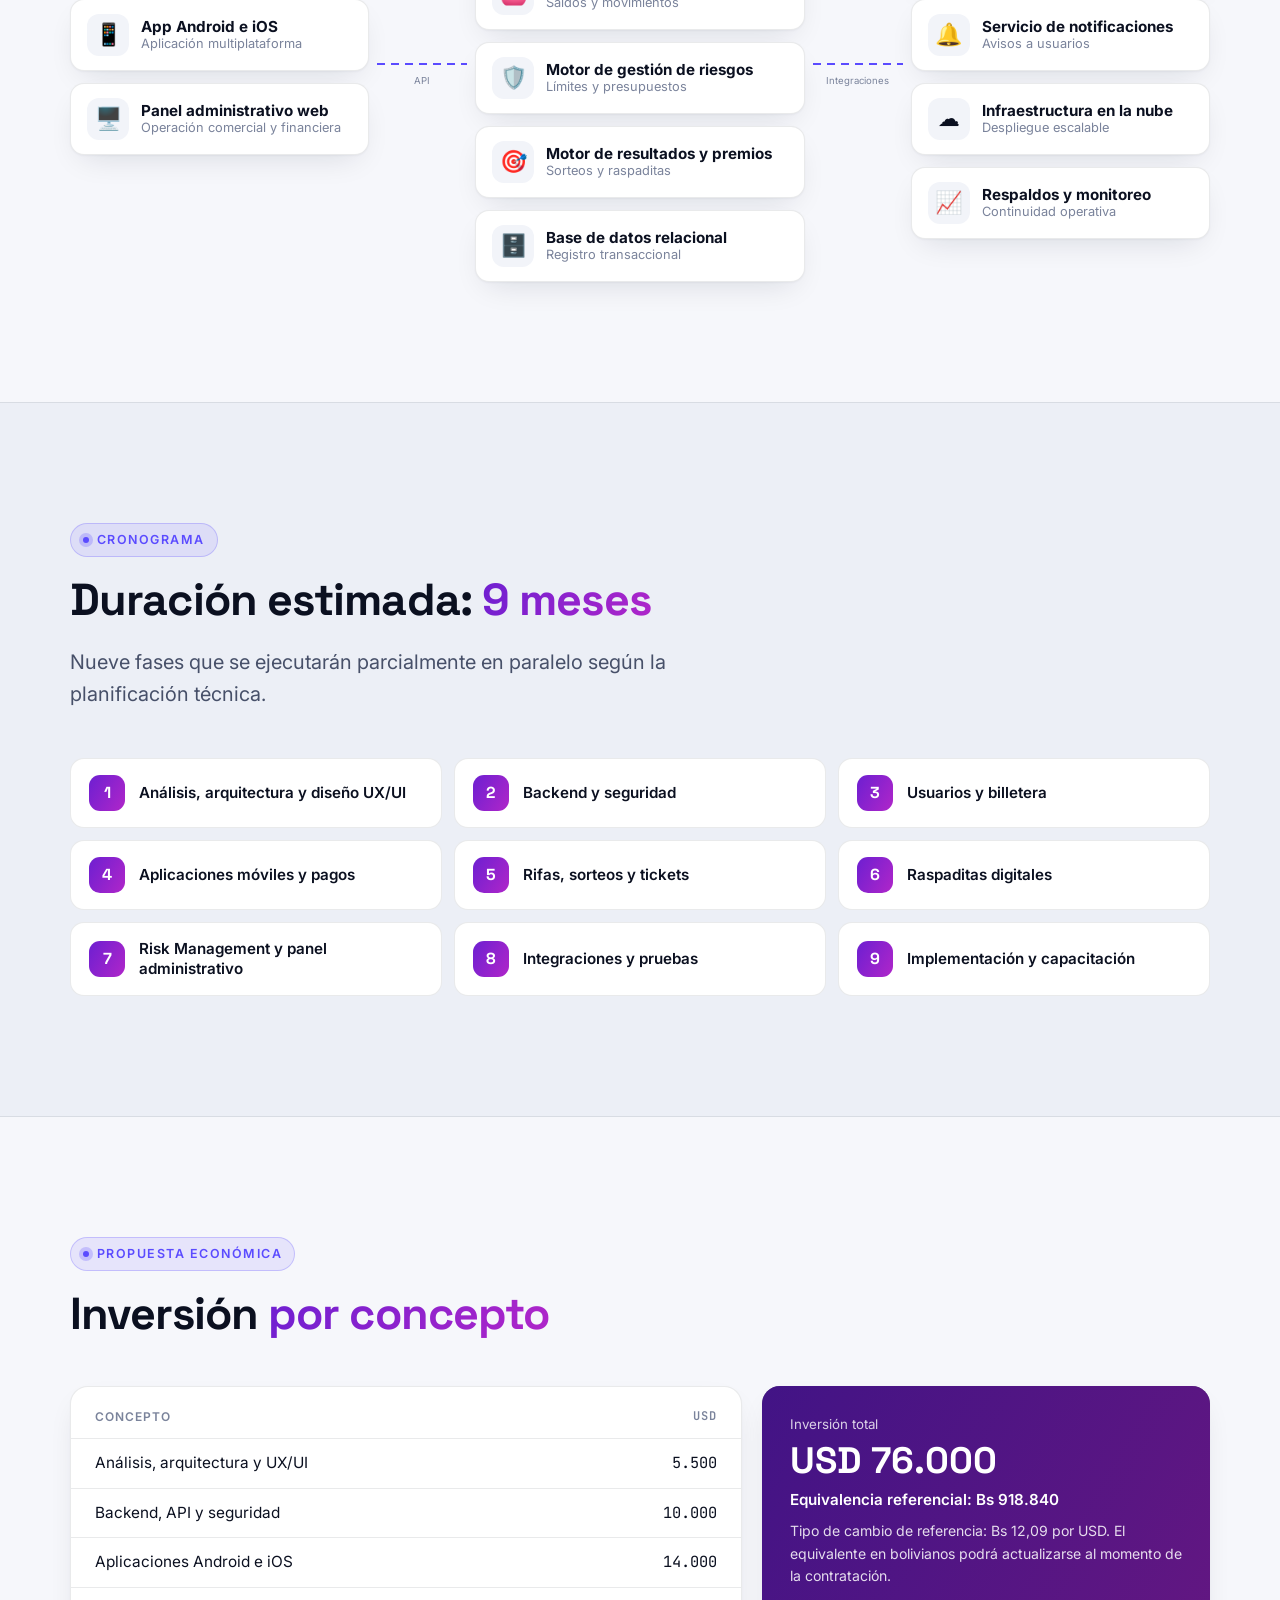
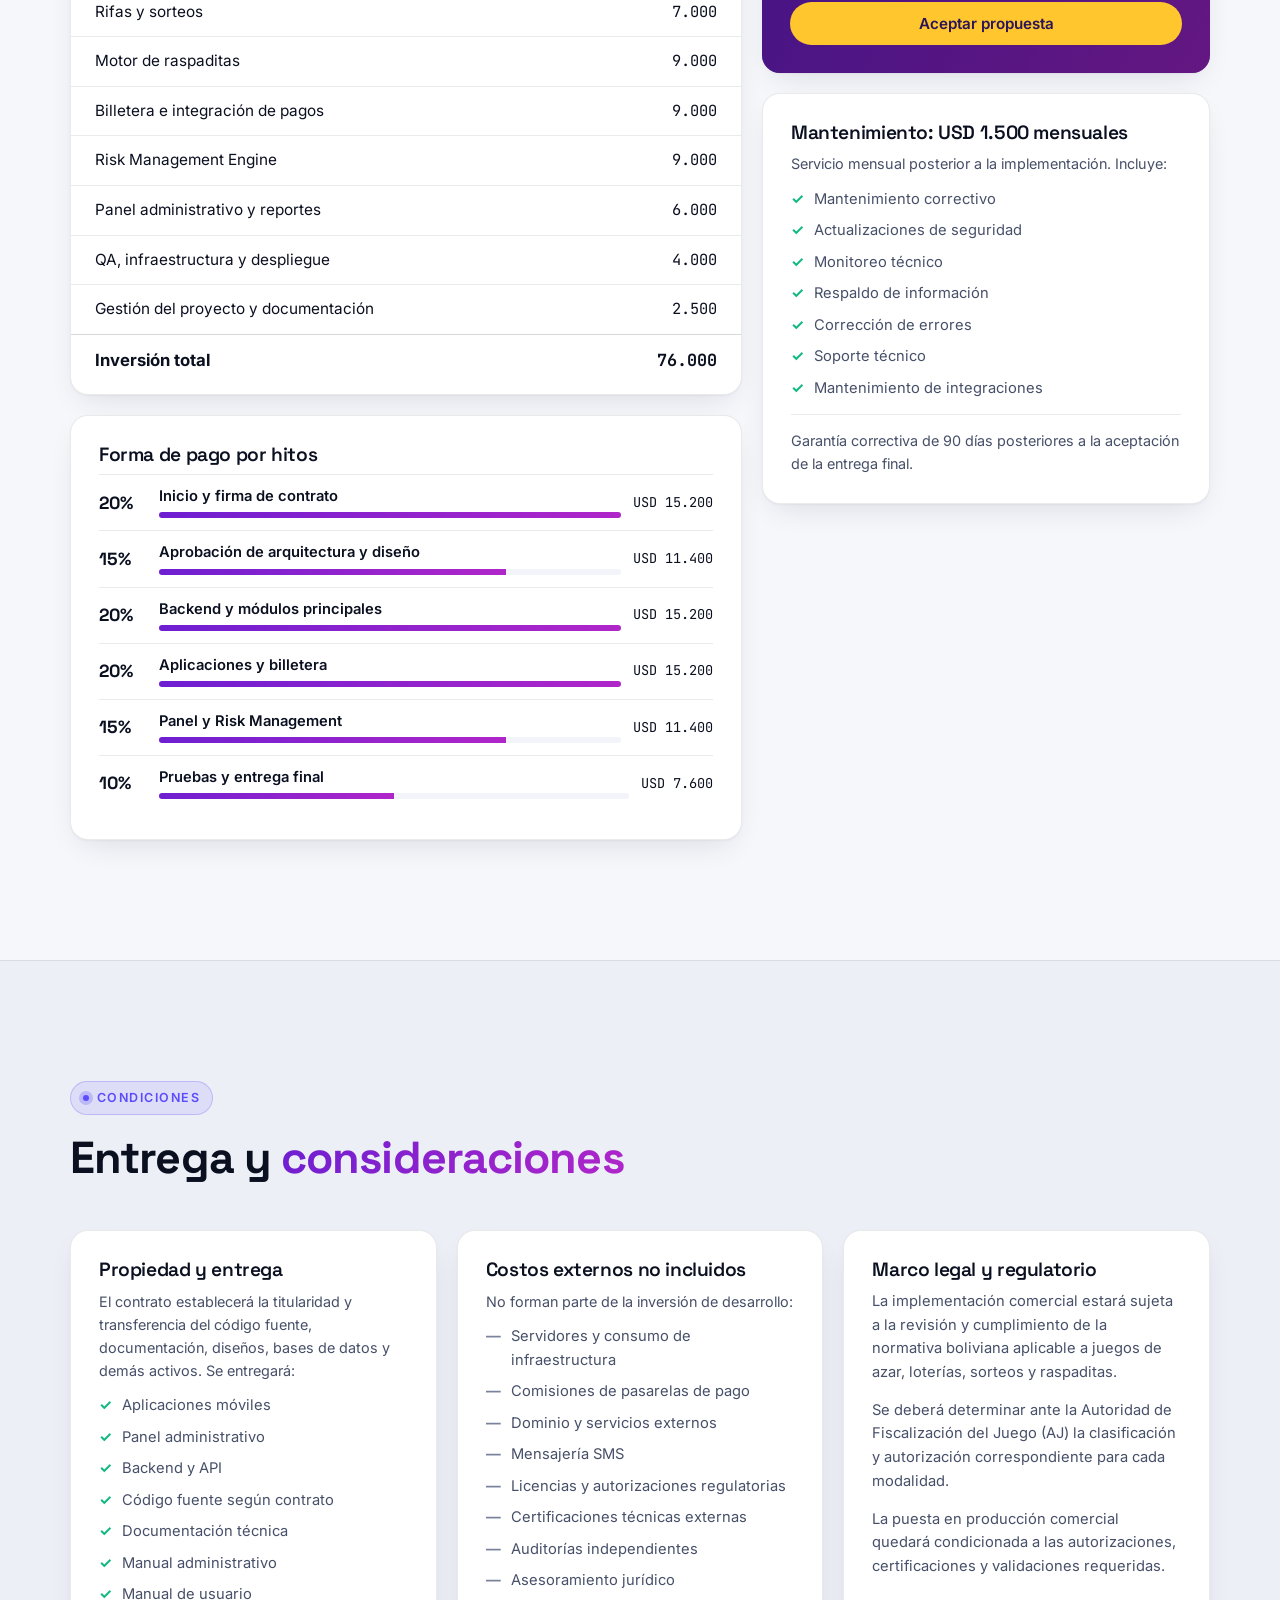
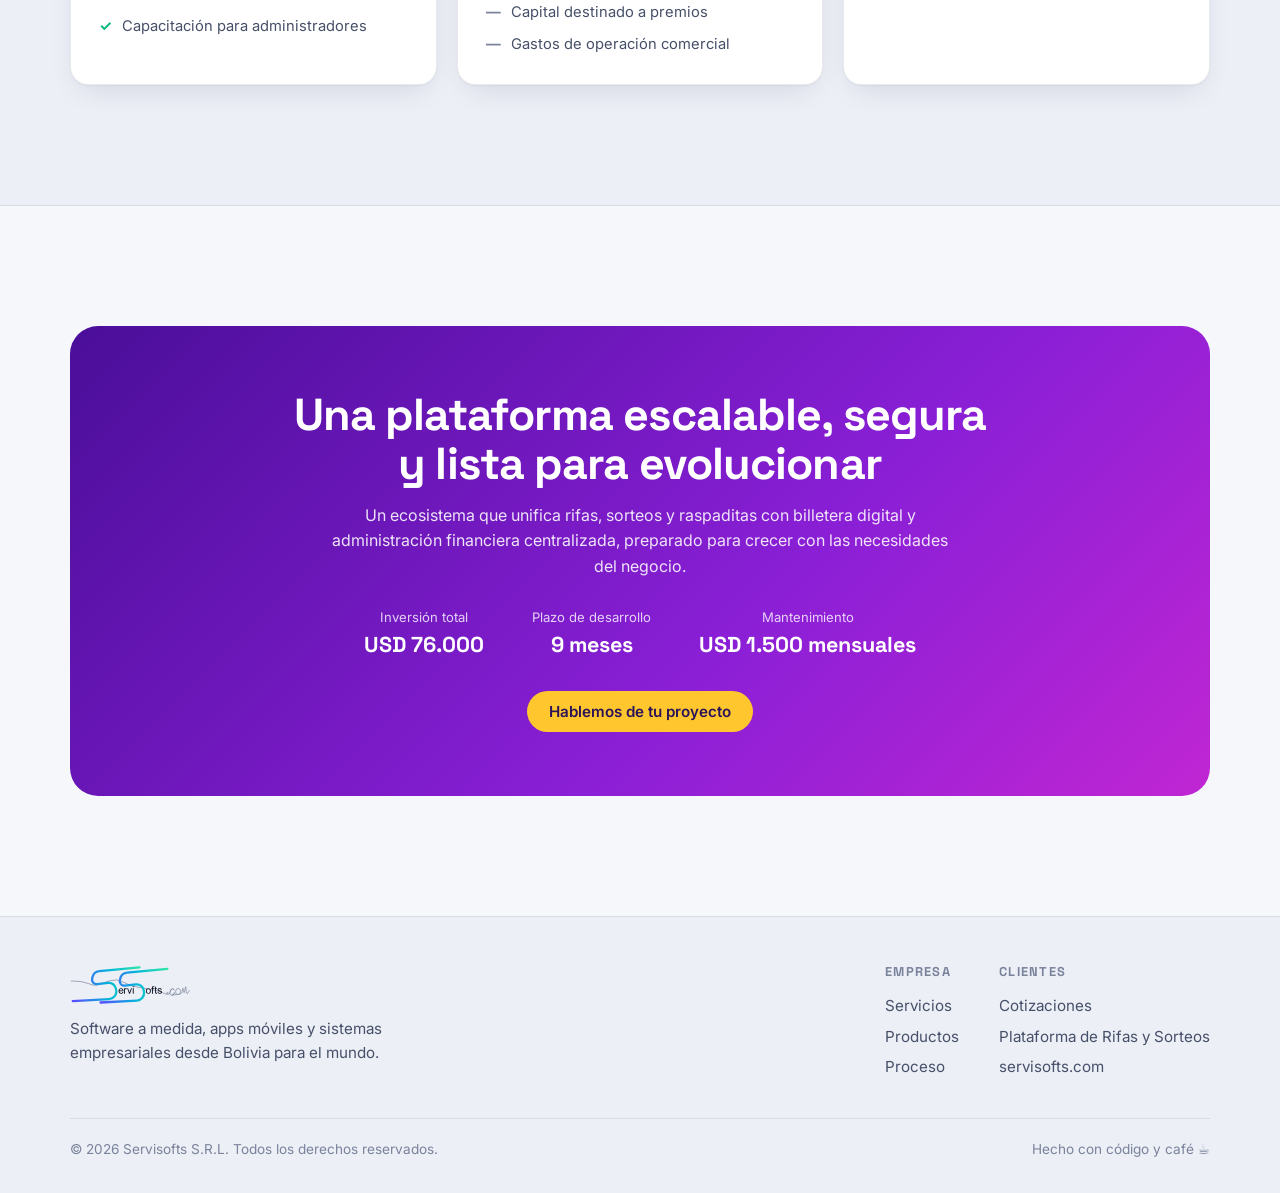
==== commit c5a2ad16: "Rehacer cotización de rifas, sorteos y raspaditas Actualiza la propuesta con los datos del PDF y ree" ====
--- a/cotizaciones/sorteo/index.html
+++ b/cotizaciones/sorteo/index.html
@@ -3,8 +3,8 @@
 <head>
   <meta charset="UTF-8">
   <meta name="viewport" content="width=device-width, initial-scale=1.0, viewport-fit=cover">
-  <title>App de Sorteo y Rifa · Servisofts</title>
-  <meta name="description" content="Cotización COT-2026-001: app web y móvil de rifas con coins, pagos por tarjeta y QR, y sorteo en vivo.">
+  <title>Plataforma de Rifas, Sorteos y Raspaditas · Servisofts</title>
+  <meta name="description" content="Cotización COT-2026-001: aplicaciones Android e iOS, billetera digital, panel web y Risk Management Engine para rifas, sorteos y raspaditas en Bolivia.">
   <meta name="theme-color" content="#070912">
   <link rel="icon" href="../../assets/img/favicon.svg" type="image/svg+xml">
   <link rel="stylesheet" href="../../assets/css/base.css">
@@ -21,30 +21,20 @@
       <div class="container s-hero-inner">
         <div>
           <a class="back" href="../">← Cotizaciones</a>
-          <span class="eyebrow">COT-2026-001 · Web + móvil</span>
-          <h1>App de <span class="grad-text">Sorteo y Rifa</span></h1>
-          <p class="lead">Usuarios con perfil y billetera de coins, recarga con tarjeta o QR, rifa de <b id="hTotal">600</b> tickets y un sorteo en vivo animado que todos ven al mismo tiempo.</p>
+          <span class="eyebrow">COT-2026-001 · Noviembre 2026</span>
+          <h1>Plataforma de <span class="grad-text">rifas, sorteos y raspaditas</span></h1>
+          <p class="lead">Aplicaciones Android e iOS, billetera digital y panel web con motor de gestión de riesgos, en un único ecosistema desarrollado a medida para el mercado boliviano.</p>
           <div class="hero-cta">
             <a href="#demo" class="btn btn-primary">Probar la demo</a>
             <a href="#inversion" class="btn">Ver inversión</a>
           </div>
           <div class="kpis">
-            <div><b id="hTickets">600</b><span>tickets por rifa</span></div>
-            <div><b>2</b><span>métodos de pago</span></div>
-            <div><b>3</b><span>plataformas</span></div>
-          </div>
-        </div>
-        <div class="ticket-hero" aria-hidden="true">
-          <div class="ticket">
-            <div class="ticket-l">
-              <small>RIFA OFICIAL</small>
-              <b id="heroPrize">Moto 0 km</b>
-              <span class="mono">N.º 347</span>
-            </div>
-            <div class="ticket-r"><span class="mono">1.000</span><small>coins</small></div>
-          </div>
-          <div class="ticket t2"><div class="ticket-l"><small>RIFA OFICIAL</small><b>Sorteo en vivo</b><span class="mono">N.º 082</span></div><div class="ticket-r"><span class="mono">🎉</span></div></div>
-        </div>
+            <div><b id="kTotal"></b><span>inversión total</span></div>
+            <div><b>9 meses</b><span>de desarrollo</span></div>
+            <div><b id="kMant"></b><span>mantenimiento mensual</span></div>
+          </div>
+        </div>
+        <div class="hero-phones" id="heroPhones" aria-hidden="true"></div>
       </div>
     </section>
 
@@ -54,22 +44,22 @@
         <div class="demo-copy reveal">
           <span class="eyebrow">Demo interactiva</span>
           <h2>Pruébala <span class="grad-text">como usuario</span></h2>
-          <p class="lead">Esta es la experiencia que tendrán tus clientes en la web y en el celular.</p>
+          <p class="lead">Una vista previa navegable de la app SorteoYa, tal como la usarían tus clientes en el celular.</p>
           <ol class="demo-steps">
-            <li><b>Crea tu cuenta</b> con nombre, correo y contraseña.</li>
-            <li><b>Compra coins</b> con tarjeta o escaneando un QR.</li>
-            <li><b>Elige tus números</b> de los 600 tickets disponibles.</li>
-            <li><b>Mira el sorteo en vivo</b> cuando se venden todos.</li>
+            <li><span><b>Ingresa</b> con cualquier dato o con un botón social.</span></li>
+            <li><span><b>Carga saldo</b> en tu billetera con QR o tarjeta.</span></li>
+            <li><span><b>Compra tickets</b> de la Gran Rifa y elige tus números.</span></li>
+            <li><span><b>Raspa una tarjeta</b> con el dedo o el mouse y reclama tu premio.</span></li>
           </ol>
           <div class="demo-tools card">
             <h3>Controles de la demo</h3>
-            <p>Para ver el sorteo sin vender 600 tickets, llena los restantes con compradores de prueba. Abre esta página en otra pestaña con otro usuario y verás el sorteo sincronizado.</p>
+            <p>Para ver el sorteo sin esperar, vende los tickets restantes y se ejecutará al instante.</p>
             <div class="tool-btns">
-              <button class="btn btn-sm btn-hot" id="toolFill">⚡ Vender tickets restantes</button>
-              <button class="btn btn-sm" id="toolTab">↗ Abrir otra pestaña</button>
-              <button class="btn btn-sm btn-ghost" id="toolReset">↺ Reiniciar demo</button>
-            </div>
-            <small class="muted">Demo local: los datos se guardan solo en este navegador y los pagos son simulados.</small>
+              <button class="btn btn-sm btn-hot" id="toolFill">Vender restantes y sortear</button>
+              <button class="btn btn-sm" id="toolTheme" aria-pressed="false">Ver versión oscura</button>
+              <button class="btn btn-sm btn-ghost" id="toolReset">Reiniciar demo</button>
+            </div>
+            <small class="muted">Demo local: los datos quedan solo en este navegador, los pagos son simulados y no se solicitan datos de tarjeta. Premios, precios y probabilidades son de ejemplo.</small>
           </div>
         </div>
 
@@ -80,7 +70,39 @@
       </div>
     </section>
 
-    <!-- ============ FUNCIONALIDADES ============ -->
+    <!-- ============ PANTALLAS ============ -->
+    <section class="section section-alt" id="pantallas">
+      <div class="container">
+        <div class="section-head reveal">
+          <span class="eyebrow">Experiencia</span>
+          <h2>Las pantallas <span class="grad-text">de la app</span></h2>
+          <p class="lead">En versión clara y oscura. Toca cualquiera para abrirla en la demo con datos de ejemplo.</p>
+        </div>
+        <h3 class="gallery-title reveal">Versión clara</h3>
+      </div>
+      <div class="gallery reveal" id="gallery" tabindex="0" aria-label="Pantallas en versión clara"></div>
+      <div class="container">
+        <h3 class="gallery-title reveal">Versión oscura</h3>
+      </div>
+      <div class="gallery reveal" id="galleryDark" tabindex="0" aria-label="Pantallas en versión oscura"></div>
+    </section>
+
+    <!-- ============ OBJETIVOS ============ -->
+    <section class="section" id="objetivos">
+      <div class="container goals">
+        <div class="reveal">
+          <span class="eyebrow">Objetivo general</span>
+          <h2>Una sola plataforma para <span class="grad-text">toda la operación</span></h2>
+          <p class="lead">Gestionar rifas, sorteos y raspaditas automatizando las operaciones de participación, pagos, premios y administración financiera.</p>
+        </div>
+        <div class="card reveal">
+          <h3>Objetivos específicos</h3>
+          <ul class="checks" id="goalList"></ul>
+        </div>
+      </div>
+    </section>
+
+    <!-- ============ ALCANCE ============ -->
     <section class="section section-alt" id="funciones">
       <div class="container">
         <div class="section-head reveal">
@@ -91,97 +113,177 @@
       </div>
     </section>
 
-    <!-- ============ FLUJO DEL SORTEO ============ -->
-    <section class="section" id="flujo">
-      <div class="container">
-        <div class="section-head center reveal">
-          <span class="eyebrow">Sorteo transparente</span>
-          <h2>Un resultado que <span class="grad-text">nadie puede manipular</span></h2>
-          <p class="lead">Al abrir la rifa se publica la huella (hash) de una semilla secreta. Al cerrar, se revela la semilla y cualquiera puede comprobar el número ganador.</p>
-        </div>
-        <div class="flow reveal" id="flowList"></div>
+    <!-- ============ RASPADITAS ============ -->
+    <section class="section" id="raspaditas">
+      <div class="container">
+        <div class="section-head reveal">
+          <span class="eyebrow">Sistema de raspaditas</span>
+          <h2>Siete modalidades <span class="grad-text">de juego</span></h2>
+          <p class="lead">Cada modalidad se configura por separado desde el panel administrativo. La demo incluye “Tres símbolos iguales” para que la pruebes.</p>
+        </div>
+        <div class="modes reveal" id="modeGrid"></div>
+        <div class="card config reveal">
+          <h3>Configuraciones administrativas</h3>
+          <ul class="checks cols" id="scratchConfig"></ul>
+          <button class="btn btn-sm btn-primary" id="tryScratch">Probar una raspadita</button>
+        </div>
+      </div>
+    </section>
+
+    <!-- ============ RISK MANAGEMENT ============ -->
+    <section class="section section-alt" id="riesgo">
+      <div class="container">
+        <div class="section-head reveal">
+          <span class="eyebrow">Risk Management Engine</span>
+          <h2>Control del <span class="grad-text">riesgo financiero</span></h2>
+          <p class="lead">Permite establecer límites económicos, distribuir presupuestos, controlar obligaciones de premios y supervisar las operaciones de la plataforma.</p>
+        </div>
+        <div class="risk reveal">
+          <div class="risk-side">
+            <div class="card">
+              <h3>Módulos incluidos</h3>
+              <div class="risk-mods" id="riskMods"></div>
+            </div>
+            <div class="card">
+              <h3>Reglas configurables</h3>
+              <ul class="checks" id="riskRules"></ul>
+            </div>
+          </div>
+          <div class="card risk-panel">
+            <div class="risk-panel-top"><h3>Panel de riesgo</h3><span class="chip">Vista ilustrativa</span></div>
+            <p class="risk-note">Ejemplo con cifras ficticias de cómo se vería el control de presupuestos y exposición.</p>
+            <div id="riskMeters"></div>
+            <div class="risk-alert"><b>Alerta automática:</b> “Raspadita Cofres del tesoro” alcanzó su presupuesto. Nuevas participaciones bloqueadas.</div>
+          </div>
+        </div>
       </div>
     </section>
 
     <!-- ============ ARQUITECTURA ============ -->
-    <section class="section section-alt" id="arquitectura">
+    <section class="section" id="arquitectura">
       <div class="container">
         <div class="section-head reveal">
           <span class="eyebrow">Tecnología</span>
-          <h2>Arquitectura <span class="grad-text">propuesta</span></h2>
-          <p class="lead">Una sola plataforma, tres canales: web, Android e iOS, conectados en tiempo real.</p>
+          <h2>Arquitectura <span class="grad-text">centralizada</span></h2>
+          <p class="lead">Con controles de acceso, cifrado, registros de auditoría y separación contable de los movimientos financieros.</p>
         </div>
         <div class="arch reveal">
           <div class="arch-col">
-            <div class="arch-node"><span>🌐</span><div><b>App web</b><small>React · responsive · PWA</small></div></div>
-            <div class="arch-node"><span>🤖</span><div><b>App Android</b><small>React Native · Google Play</small></div></div>
-            <div class="arch-node"><span>🍎</span><div><b>App iOS</b><small>React Native · App Store</small></div></div>
-          </div>
-          <div class="arch-link"><i></i><small>HTTPS + WebSocket</small></div>
+            <div class="arch-node"><span>📱</span><div><b>App Android e iOS</b><small>Aplicación multiplataforma</small></div></div>
+            <div class="arch-node"><span>🖥️</span><div><b>Panel administrativo web</b><small>Operación comercial y financiera</small></div></div>
+          </div>
+          <div class="arch-link"><i></i><small>API</small></div>
           <div class="arch-col">
-            <div class="arch-node core"><span>⚙️</span><div><b>Servidor Servisofts</b><small>API REST · eventos en tiempo real · motor de sorteo</small></div></div>
-            <div class="arch-node"><span>🗄️</span><div><b>Base de datos</b><small>PostgreSQL · transacciones atómicas</small></div></div>
-          </div>
-          <div class="arch-link"><i></i><small>Webhooks</small></div>
+            <div class="arch-node core"><span>⚙️</span><div><b>Backend y API central</b><small>Núcleo de la plataforma</small></div></div>
+            <div class="arch-node"><span>👛</span><div><b>Servicio de billetera digital</b><small>Saldos y movimientos</small></div></div>
+            <div class="arch-node"><span>🛡️</span><div><b>Motor de gestión de riesgos</b><small>Límites y presupuestos</small></div></div>
+            <div class="arch-node"><span>🎯</span><div><b>Motor de resultados y premios</b><small>Sorteos y raspaditas</small></div></div>
+            <div class="arch-node"><span>🗄️</span><div><b>Base de datos relacional</b><small>Registro transaccional</small></div></div>
+          </div>
+          <div class="arch-link"><i></i><small>Integraciones</small></div>
           <div class="arch-col">
-            <div class="arch-node"><span>💳</span><div><b>Pasarela de tarjeta</b><small>Visa · Mastercard</small></div></div>
-            <div class="arch-node"><span>📱</span><div><b>QR interbancario</b><small>Confirmación automática</small></div></div>
-            <div class="arch-node"><span>🛡️</span><div><b>Panel admin</b><small>Rifas, usuarios, reportes</small></div></div>
+            <div class="arch-node"><span>💳</span><div><b>Pasarela de pagos externa</b><small>QR y tarjetas</small></div></div>
+            <div class="arch-node"><span>🔔</span><div><b>Servicio de notificaciones</b><small>Avisos a usuarios</small></div></div>
+            <div class="arch-node"><span>☁️</span><div><b>Infraestructura en la nube</b><small>Despliegue escalable</small></div></div>
+            <div class="arch-node"><span>📈</span><div><b>Respaldos y monitoreo</b><small>Continuidad operativa</small></div></div>
           </div>
         </div>
       </div>
     </section>
 
     <!-- ============ CRONOGRAMA ============ -->
-    <section class="section" id="cronograma">
+    <section class="section section-alt" id="cronograma">
       <div class="container">
         <div class="section-head reveal">
           <span class="eyebrow">Cronograma</span>
-          <h2>Entrega en <span class="grad-text" id="totalWeeks">13 semanas</span></h2>
-          <p class="lead">Avances semanales con versiones de prueba para que valides cada módulo.</p>
-        </div>
-        <div class="timeline reveal" id="timeline"></div>
+          <h2>Duración estimada: <span class="grad-text">9 meses</span></h2>
+          <p class="lead">Nueve fases que se ejecutarán parcialmente en paralelo según la planificación técnica.</p>
+        </div>
+        <ol class="phases reveal" id="phaseList"></ol>
       </div>
     </section>
 
     <!-- ============ INVERSIÓN ============ -->
-    <section class="section section-alt" id="inversion">
-      <div class="container">
-        <div class="section-head reveal">
-          <span class="eyebrow">Inversión</span>
-          <h2>Detalle <span class="grad-text">por módulo</span></h2>
+    <section class="section" id="inversion">
+      <div class="container">
+        <div class="section-head reveal">
+          <span class="eyebrow">Propuesta económica</span>
+          <h2>Inversión <span class="grad-text">por concepto</span></h2>
         </div>
         <div class="invest reveal">
-          <div class="card invest-table-wrap">
-            <table class="invest-table">
-              <thead><tr><th>Módulo</th><th class="num">Horas</th><th class="num">Subtotal</th></tr></thead>
-              <tbody id="investBody"></tbody>
-              <tfoot><tr><td>Total</td><td class="num" id="investHours"></td><td class="num" id="investTotal"></td></tr></tfoot>
-            </table>
+          <div class="invest-main">
+            <div class="card invest-table-wrap">
+              <table class="invest-table">
+                <thead><tr><th>Concepto</th><th class="num">USD</th></tr></thead>
+                <tbody id="investBody"></tbody>
+                <tfoot><tr><td>Inversión total</td><td class="num" id="investTotal"></td></tr></tfoot>
+              </table>
+            </div>
+            <div class="card">
+              <h3>Forma de pago por hitos</h3>
+              <div class="hitos" id="hitoList"></div>
+            </div>
           </div>
           <aside class="invest-side">
             <div class="card total-card">
               <small>Inversión total</small>
               <b id="investBig"></b>
-              <span id="investNote"></span>
+              <span id="investBs"></span>
+              <span>Tipo de cambio de referencia: Bs 12,09 por USD. El equivalente en bolivianos podrá actualizarse al momento de la contratación.</span>
               <a class="btn btn-primary btn-block" href="../../#contacto">Aceptar propuesta</a>
             </div>
             <div class="card">
-              <h3>Forma de pago</h3>
-              <ul class="checks"><li>40% al iniciar</li><li>30% al entregar la versión de prueba</li><li>30% al publicar en tiendas</li></ul>
-            </div>
-            <div class="card">
-              <h3>No incluye (costos de terceros)</h3>
-              <ul class="checks muted-list">
-                <li>Comisiones de la pasarela de pago y del QR</li>
-                <li>Cuenta de desarrollador Apple (USD 99/año) y Google Play (USD 25 único)</li>
-                <li>Servidor, dominio y certificados</li>
-                <li>Permisos legales para rifas y sorteos</li>
-              </ul>
+              <h3 id="mantTitle"></h3>
+              <p class="side-note">Servicio mensual posterior a la implementación. Incluye:</p>
+              <ul class="checks" id="mantList"></ul>
+              <p class="side-note warranty">Garantía correctiva de 90 días posteriores a la aceptación de la entrega final.</p>
             </div>
           </aside>
         </div>
-        <p class="legal reveal">Validez de la propuesta: 30 días. Las rifas y sorteos con fines comerciales pueden requerir autorización de la autoridad de juegos competente; recomendamos verificarlo antes del lanzamiento.</p>
+      </div>
+    </section>
+
+    <!-- ============ CONDICIONES ============ -->
+    <section class="section section-alt" id="condiciones">
+      <div class="container">
+        <div class="section-head reveal">
+          <span class="eyebrow">Condiciones</span>
+          <h2>Entrega y <span class="grad-text">consideraciones</span></h2>
+        </div>
+        <div class="grid grid-3">
+          <div class="card reveal">
+            <h3>Propiedad y entrega</h3>
+            <p class="side-note">El contrato establecerá la titularidad y transferencia del código fuente, documentación, diseños, bases de datos y demás activos. Se entregará:</p>
+            <ul class="checks" id="entregaList"></ul>
+          </div>
+          <div class="card reveal">
+            <h3>Costos externos no incluidos</h3>
+            <p class="side-note">No forman parte de la inversión de desarrollo:</p>
+            <ul class="checks muted-list" id="externosList"></ul>
+          </div>
+          <div class="card legal-card reveal">
+            <h3>Marco legal y regulatorio</h3>
+            <p>La implementación comercial estará sujeta a la revisión y cumplimiento de la normativa boliviana aplicable a juegos de azar, loterías, sorteos y raspaditas.</p>
+            <p>Se deberá determinar ante la Autoridad de Fiscalización del Juego (AJ) la clasificación y autorización correspondiente para cada modalidad.</p>
+            <p>La puesta en producción comercial quedará condicionada a las autorizaciones, certificaciones y validaciones requeridas.</p>
+          </div>
+        </div>
+      </div>
+    </section>
+
+    <!-- ============ CIERRE ============ -->
+    <section class="section">
+      <div class="container">
+        <div class="closing reveal">
+          <h2>Una plataforma escalable, segura y lista para evolucionar</h2>
+          <p>Un ecosistema que unifica rifas, sorteos y raspaditas con billetera digital y administración financiera centralizada, preparado para crecer con las necesidades del negocio.</p>
+          <dl class="closing-kpis">
+            <div><dt>Inversión total</dt><dd id="cTotal"></dd></div>
+            <div><dt>Plazo de desarrollo</dt><dd>9 meses</dd></div>
+            <div><dt>Mantenimiento</dt><dd id="cMant"></dd></div>
+          </dl>
+          <a class="btn closing-btn" href="../../#contacto">Hablemos de tu proyecto</a>
+        </div>
       </div>
     </section>
   </main>
--- a/cotizaciones/sorteo/index.css
+++ b/cotizaciones/sorteo/index.css
@@ -1,42 +1,44 @@
+@import url("https://fonts.googleapis.com/css2?family=Nunito:ital,wght@0,600;0,700;0,800;0,900;1,900&display=swap");
+
 /* ================= Página de cotización ================= */
-.s-hero { position: relative; overflow: hidden; padding: clamp(40px, 7vw, 90px) 0 clamp(48px, 7vw, 90px); }
-.s-hero-inner { position: relative; z-index: 1; display: grid; grid-template-columns: 1.15fr 1fr; gap: 48px; align-items: center; }
-.back { display: inline-block; color: var(--text-3); font-size: 0.9rem; font-weight: 500; margin-bottom: 18px; }
+:root { --grad: linear-gradient(120deg, #6d1fd1 0%, #b026c9 100%); --glow: 0 20px 60px -20px rgba(122, 31, 214, 0.5); }
+@media (prefers-color-scheme: dark) {
+  :root:not([data-theme="light"]) { --grad: linear-gradient(120deg, #a667ff 0%, #ec5fd8 100%); --accent: #b28bff; }
+}
+:root[data-theme="dark"] { --grad: linear-gradient(120deg, #a667ff 0%, #ec5fd8 100%); --accent: #b28bff; }
+
+.s-hero { position: relative; overflow: hidden; padding: clamp(40px, 7vw, 80px) 0 clamp(48px, 7vw, 80px); }
+.s-hero-inner { position: relative; z-index: 1; display: grid; grid-template-columns: 1.2fr 1fr; gap: 40px; align-items: center; }
+.s-hero h1 { font-size: clamp(2.2rem, 5vw, 3.8rem); }
+.back { display: block; width: fit-content; color: var(--text-3); font-size: 0.9rem; font-weight: 500; margin-bottom: 18px; }
 .back:hover { color: var(--text); }
 .hero-cta { display: flex; flex-wrap: wrap; gap: 12px; margin: 26px 0 32px; }
 .kpis { display: flex; flex-wrap: wrap; gap: 28px; }
-.kpis b { display: block; font-family: var(--font-display); font-size: 2rem; line-height: 1; }
+.kpis b { display: block; font-family: var(--font-display); font-size: 1.7rem; line-height: 1.1; }
 .kpis span { font-size: 0.85rem; color: var(--text-3); }
 .muted { color: var(--text-3); display: block; }
 .mono { font-family: var(--font-mono); }
-
-.ticket-hero { position: relative; height: 340px; }
-.ticket {
-  --c: #ff4d8d;
-  position: absolute; width: min(400px, 92%); left: 50%; top: 50%; transform: translate(-50%, -60%) rotate(-7deg);
-  display: flex; border-radius: 22px; color: #fff; overflow: hidden;
-  background: linear-gradient(135deg, #ff4d8d, #7c3aed 60%, #22d3ee);
-  box-shadow: 0 40px 80px -30px rgba(124, 58, 237, .7);
-  animation: tick 7s ease-in-out infinite;
-}
-.ticket.t2 { transform: translate(-42%, -10%) rotate(5deg); background: linear-gradient(135deg, #0ea5e9, #5b4bff); z-index: -1; opacity: .9; animation-delay: -3.5s; }
-.ticket-l { flex: 1; padding: 26px 26px; display: flex; flex-direction: column; gap: 6px; border-right: 2px dashed rgba(255,255,255,.4); position: relative; }
-.ticket-l small { letter-spacing: .18em; font-size: .7rem; opacity: .8; }
-.ticket-l b { font-family: var(--font-display); font-size: 1.7rem; line-height: 1.1; }
-.ticket-l .mono { font-size: 1.05rem; opacity: .9; }
-.ticket-r { width: 110px; display: grid; place-content: center; text-align: center; }
-.ticket-r .mono { font-size: 1.4rem; font-weight: 700; }
-.ticket-r small { opacity: .8; }
-.ticket::before, .ticket::after { content: ""; position: absolute; right: 99px; width: 22px; height: 22px; border-radius: 50%; background: var(--bg); }
-.ticket::before { top: -11px; } .ticket::after { bottom: -11px; }
-@keyframes tick { 50% { margin-top: -12px; } }
+.section-alt { background: var(--bg-2); border-block: 1px solid var(--border); }
+
+/* Teléfonos en miniatura */
+.mini-phone { --s: .5; width: calc(366px * var(--s) + 12px); height: calc(776px * var(--s) + 12px); padding: 6px; border-radius: 28px; flex: none; background: linear-gradient(145deg, #2a2f45, #0b0e1a); box-shadow: 0 0 0 1px #3a4060, 0 24px 50px -22px rgba(0,0,0,.55); }
+.mini-app { width: 366px; height: 776px; transform: scale(var(--s)); transform-origin: 0 0; pointer-events: none; }
+.mini-app .app { border-radius: 42px; }
+.mini-app *, .mini-app *::before, .mini-app *::after { animation: none !important; }
+.hero-phones { position: relative; height: 520px; }
+.hero-phones .mini-phone { --s: .62; position: absolute; }
+.hp1 { left: 2%; top: 30px; transform: rotate(-5deg); }
+.hp2 { right: 0; top: 0; transform: rotate(4deg); }
+@media (max-width: 1040px) { .hero-phones .mini-phone { --s: .54; } .hero-phones { height: 450px; } }
 @media (max-width: 900px) {
   .s-hero-inner { grid-template-columns: 1fr; }
-  .ticket-hero { height: 280px; }
-}
+  .hero-phones { width: min(100%, 460px); margin: 0 auto; }
+}
+@media (max-width: 480px) { .hero-phones .mini-phone { --s: .42; } .hero-phones { height: 350px; } }
 
 /* Demo */
 .demo-wrap { display: grid; grid-template-columns: 1fr auto; gap: 56px; align-items: center; }
+#demo { scroll-margin-top: 60px; }
 .demo-steps { padding-left: 0; list-style: none; counter-reset: d; display: grid; gap: 12px; margin: 24px 0 28px; }
 .demo-steps li { counter-increment: d; display: flex; gap: 14px; align-items: baseline; color: var(--text-2); }
 .demo-steps li::before { content: counter(d); flex: none; width: 28px; height: 28px; border-radius: 50%; display: grid; place-items: center; background: var(--grad); color: #fff; font-weight: 700; font-size: .85rem; }
@@ -49,287 +51,485 @@
   width: 390px; height: 800px; border-radius: 54px; padding: 12px; position: relative;
   background: linear-gradient(145deg, #2a2f45, #0b0e1a); box-shadow: 0 0 0 2px #3a4060, 0 50px 100px -30px rgba(0,0,0,.6), var(--glow);
 }
-.phone-notch { position: absolute; top: 22px; left: 50%; transform: translateX(-50%); width: 110px; height: 30px; border-radius: 20px; background: #05060c; z-index: 20; }
+.phone-notch { position: absolute; top: 20px; left: 50%; transform: translateX(-50%); width: 96px; height: 26px; border-radius: 20px; background: #05060c; z-index: 50; }
 @media (max-width: 960px) {
-  .demo-wrap { grid-template-columns: 1fr; }
+  .demo-wrap { grid-template-columns: minmax(0, 1fr); }
   .phone { margin: 0 auto; }
 }
 @media (max-width: 480px) {
   .phone { width: 100%; height: min(760px, calc(100svh - 90px)); padding: 0; border-radius: 26px; background: none; box-shadow: 0 0 0 1px var(--border), var(--shadow); }
   .phone-notch { display: none; }
-  .app { border-radius: 26px !important; padding-top: 0 !important; }
-}
-
-/* Funcionalidades */
-.section-alt { background: var(--bg-2); border-block: 1px solid var(--border); }
-.feat h3 { margin-bottom: 8px; }
-.feat p { font-size: .94rem; margin-bottom: 12px; }
-.feat ul { margin: 0; padding: 0; list-style: none; display: grid; gap: 6px; font-size: .88rem; color: var(--text-2); }
-.feat li::before { content: "✓"; color: var(--ok); font-weight: 700; margin-right: 8px; }
+  .phone .app { border-radius: 26px; }
+  .phone .a-head { padding-top: 18px; }
+  .phone .v-splash, .phone .v-scratch { padding-top: 14px; }
+}
+
+/* Galería */
+.gallery { display: flex; gap: 22px; overflow-x: auto; scroll-snap-type: x proximity; padding: 8px max(20px, calc((100vw - var(--maxw)) / 2 + 20px)) 22px; scrollbar-width: thin; }
+.gallery:focus-visible { outline: 2px solid var(--accent); outline-offset: -2px; }
+.shot { position: relative; margin: 0; flex: none; scroll-snap-align: center; transition: transform .25s; }
+.shot:hover { transform: translateY(-5px); }
+.shot figcaption { margin-top: 12px; text-align: center; font-size: .9rem; font-weight: 600; color: var(--text-2); }
+.shot-open { position: absolute; inset: 0; border: 0; background: none; cursor: pointer; border-radius: 28px; }
+.shot-open:focus-visible { outline: 3px solid var(--accent); outline-offset: 3px; }
+.gallery-title { margin: 0 0 10px; }
+.gallery + .container .gallery-title { margin-top: 26px; }
+
+/* Objetivos */
+.goals { display: grid; grid-template-columns: 1fr 1.1fr; gap: 48px; align-items: center; }
+@media (max-width: 900px) { .goals { grid-template-columns: minmax(0, 1fr); gap: 28px; } }
+
+/* Alcance */
+.feat h3 { margin-bottom: 14px; }
+.feat ul { margin: 0; padding: 0; list-style: none; display: grid; gap: 6px; font-size: .9rem; color: var(--text-2); }
+.feat li { padding-left: 22px; position: relative; }
+.feat li::before { content: "✓"; color: var(--ok); font-weight: 700; position: absolute; left: 0; }
 .feat .icon-badge { font-size: 22px; }
 
-/* Flujo */
-.flow { display: grid; grid-template-columns: repeat(5, 1fr); gap: 14px; counter-reset: f; }
-.flow-step { position: relative; padding: 22px 18px; border-radius: var(--radius); background: var(--surface); border: 1px solid var(--border); text-align: center; }
-.flow-step .e { font-size: 30px; display: block; margin-bottom: 10px; }
-.flow-step b { display: block; font-family: var(--font-display); margin-bottom: 4px; }
-.flow-step small { color: var(--text-2); font-size: .85rem; line-height: 1.45; display: block; }
-.flow-step:not(:last-child)::after { content: "→"; position: absolute; right: -13px; top: 50%; transform: translateY(-50%); color: var(--accent); font-weight: 700; z-index: 1; }
-@media (max-width: 900px) {
-  .flow { grid-template-columns: 1fr; }
-  .flow-step:not(:last-child)::after { content: "↓"; right: 50%; top: auto; bottom: -19px; transform: translateX(50%); }
-}
+/* Raspaditas */
+.modes { display: grid; grid-template-columns: repeat(7, minmax(0, 1fr)); gap: 12px; margin-bottom: 20px; }
+.mode { position: relative; padding: 20px 12px 16px; border-radius: var(--radius); background: var(--surface); border: 1px solid var(--border); text-align: center; box-shadow: var(--shadow); }
+.mode span { display: block; font-size: 30px; margin-bottom: 10px; }
+.mode small { position: absolute; top: 8px; left: 12px; font-family: var(--font-mono); font-size: .72rem; color: var(--text-3); }
+.mode b { font-size: .86rem; line-height: 1.25; display: block; }
+@media (max-width: 1000px) { .modes { grid-template-columns: repeat(4, minmax(0, 1fr)); } }
+@media (max-width: 600px) { .modes { grid-template-columns: repeat(2, minmax(0, 1fr)); } }
+.config h3 { margin-bottom: 14px; }
+.config .cols { grid-template-columns: repeat(auto-fit, minmax(240px, 1fr)); margin-bottom: 20px; }
+
+/* Risk Management */
+.risk { display: grid; grid-template-columns: 1fr 1fr; gap: 20px; align-items: start; }
+.risk-side { display: grid; gap: 20px; }
+.risk-mods { display: flex; flex-wrap: wrap; gap: 8px; }
+.risk-mods .chip { font-size: .82rem; padding: 6px 12px; }
+.risk-panel-top { display: flex; justify-content: space-between; gap: 12px; align-items: center; flex-wrap: wrap; }
+.risk-panel-top h3 { margin: 0; }
+.risk-note { font-size: .88rem; margin: 8px 0 18px; }
+.meter { padding: 12px 0; border-top: 1px solid var(--border); }
+.meter-top { display: flex; justify-content: space-between; gap: 10px; font-size: .92rem; margin-bottom: 8px; }
+.meter-state { font-size: .78rem; font-weight: 700; white-space: nowrap; }
+.meter-state.ok { color: var(--ok); } .meter-state.warn { color: #c77700; } .meter-state.stop { color: var(--danger); }
+.meter-bar { height: 8px; border-radius: 8px; background: var(--surface-2); overflow: hidden; margin-bottom: 6px; }
+.meter-bar i { display: block; height: 100%; border-radius: 8px; }
+.meter-bar i.ok { background: var(--ok); } .meter-bar i.warn { background: var(--warn); } .meter-bar i.stop { background: var(--danger); }
+.meter small { font-family: var(--font-mono); font-size: .76rem; color: var(--text-3); }
+.risk-alert { margin-top: 14px; padding: 12px 14px; border-radius: 12px; font-size: .88rem; color: var(--text-2); background: color-mix(in srgb, var(--danger) 10%, transparent); border: 1px solid color-mix(in srgb, var(--danger) 30%, transparent); }
+.risk-alert b { color: var(--danger); }
+@media (max-width: 900px) { .risk { grid-template-columns: minmax(0, 1fr); } }
 
 /* Arquitectura */
 .arch { display: grid; grid-template-columns: 1fr 90px 1.1fr 90px 1fr; align-items: center; gap: 8px; }
 .arch-col { display: grid; gap: 12px; }
 .arch-node { display: flex; gap: 12px; align-items: center; padding: 14px 16px; border-radius: 14px; background: var(--surface); border: 1px solid var(--border); box-shadow: var(--shadow); }
 .arch-node > span { font-size: 22px; width: 42px; height: 42px; display: grid; place-items: center; border-radius: 12px; background: var(--surface-2); flex: none; }
-.arch-node b { display: block; font-size: .95rem; }
+.arch-node b { display: block; font-size: .95rem; line-height: 1.25; }
 .arch-node small { color: var(--text-3); font-size: .8rem; line-height: 1.3; display: block; }
 .arch-node.core { border-color: transparent; background: linear-gradient(var(--surface), var(--surface)) padding-box, var(--grad) border-box; border: 2px solid transparent; }
 .arch-link { text-align: center; color: var(--text-3); font-size: .72rem; }
 .arch-link i { display: block; height: 2px; margin-bottom: 6px; background: repeating-linear-gradient(90deg, var(--accent) 0 8px, transparent 8px 14px); background-size: 28px 2px; animation: dash 1s linear infinite; }
 @keyframes dash { to { background-position: 28px 0; } }
-@media (max-width: 900px) {
-  .arch { grid-template-columns: 1fr; }
+@media (max-width: 1000px) {
+  .arch { grid-template-columns: minmax(0, 1fr); }
   .arch-link { padding: 6px 0; }
   .arch-link i { width: 2px; height: 28px; margin: 0 auto 4px; background: repeating-linear-gradient(180deg, var(--accent) 0 6px, transparent 6px 11px); }
 }
 
 /* Cronograma */
-.timeline { display: grid; gap: 10px; }
-.tl-row { display: grid; grid-template-columns: 260px 1fr; gap: 20px; align-items: center; }
-.tl-row b { display: block; font-size: .95rem; }
-.tl-row small { color: var(--text-3); font-size: .82rem; }
-.tl-track { position: relative; height: 38px; border-radius: 10px; background: var(--surface); border: 1px solid var(--border); overflow: hidden; }
-.tl-bar { position: absolute; top: 5px; bottom: 5px; border-radius: 7px; background: var(--grad); display: flex; align-items: center; padding: 0 10px; color: #fff; font-size: .78rem; font-weight: 600; white-space: nowrap; min-width: 46px; }
-.tl-weeks { display: grid; grid-template-columns: 260px 1fr; gap: 20px; font-size: .72rem; color: var(--text-3); font-family: var(--font-mono); }
-.tl-weeks div:last-child { display: flex; justify-content: space-between; }
-@media (max-width: 720px) {
-  .tl-row, .tl-weeks { grid-template-columns: 1fr; gap: 6px; }
-  .tl-weeks > div:first-child { display: none; }
-  .tl-row { margin-bottom: 8px; }
-}
+.phases { list-style: none; margin: 0; padding: 0; display: grid; grid-template-columns: repeat(3, minmax(0, 1fr)); gap: 12px; }
+.phases li { display: flex; align-items: center; gap: 14px; padding: 16px 18px; border-radius: 14px; background: var(--surface); border: 1px solid var(--border); }
+.phases span { flex: none; width: 36px; height: 36px; border-radius: 11px; display: grid; place-items: center; background: var(--grad); color: #fff; font-weight: 700; font-family: var(--font-display); }
+.phases b { font-size: .95rem; font-weight: 600; line-height: 1.3; }
+@media (max-width: 900px) { .phases { grid-template-columns: repeat(2, minmax(0, 1fr)); } }
+@media (max-width: 600px) { .phases { grid-template-columns: minmax(0, 1fr); } }
 
 /* Inversión */
 .invest { display: grid; grid-template-columns: 1.5fr 1fr; gap: 20px; align-items: start; }
-.invest-side { display: grid; gap: 20px; }
+.invest-main, .invest-side { display: grid; gap: 20px; min-width: 0; }
 .invest-table-wrap { padding: 8px 0; overflow-x: auto; }
-.invest-table { width: 100%; border-collapse: collapse; font-size: .94rem; }
-.invest-table th, .invest-table td { padding: 14px 24px; text-align: left; border-bottom: 1px solid var(--border); }
+.invest-table { width: 100%; border-collapse: collapse; font-size: .96rem; }
+.invest-table th, .invest-table td { padding: 12px 24px; text-align: left; border-bottom: 1px solid var(--border); }
 .invest-table th { font-size: .75rem; text-transform: uppercase; letter-spacing: .08em; color: var(--text-3); font-weight: 600; }
-.invest-table td small { display: block; color: var(--text-3); font-size: .82rem; }
 .invest-table .num { text-align: right; font-family: var(--font-mono); white-space: nowrap; }
-.invest-table tfoot td { font-weight: 700; border-bottom: 0; font-size: 1rem; }
-.total-card { background: #0b0f24; color: #fff; border: 0; overflow: hidden; display: grid; gap: 6px; }
-.total-card::before { content: ""; position: absolute; inset: 0; background: var(--grad); opacity: .25; }
+.invest-table tfoot td { font-weight: 700; border-bottom: 0; font-size: 1.05rem; }
+.hitos h3 { margin-bottom: 8px; }
+.hito { display: grid; grid-template-columns: 48px minmax(0, 1fr) auto; gap: 12px; align-items: center; padding: 12px 0; border-top: 1px solid var(--border); }
+.hito-pct { font-family: var(--font-display); font-weight: 700; font-size: 1.1rem; }
+.hito-txt b { font-size: .92rem; font-weight: 600; display: block; margin-bottom: 6px; line-height: 1.3; }
+.hito-bar { height: 6px; border-radius: 6px; background: var(--surface-2); overflow: hidden; }
+.hito-bar i { display: block; height: 100%; background: var(--grad); }
+.hito-usd { font-family: var(--font-mono); font-size: .85rem; white-space: nowrap; }
+.total-card { background: #17083a; color: #fff; border: 0; overflow: hidden; display: grid; gap: 6px; }
+.total-card::before { content: ""; position: absolute; inset: 0; background: linear-gradient(120deg, #6d1fd1, #b026c9); opacity: .5; }
 .total-card > * { position: relative; }
-.total-card small { opacity: .7; }
+.total-card small { opacity: .8; }
 .total-card b { font-family: var(--font-display); font-size: 2.3rem; line-height: 1.1; }
-.total-card span { opacity: .75; font-size: .9rem; margin-bottom: 12px; }
+.total-card span { opacity: .85; font-size: .88rem; margin-bottom: 8px; }
+.total-card span:first-of-type { font-weight: 600; opacity: 1; font-size: .95rem; margin-bottom: 2px; }
+.total-card .btn-primary { background: #ffc62e; color: #2b1458; box-shadow: none; }
 .checks { list-style: none; padding: 0; margin: 0; display: grid; gap: 8px; font-size: .92rem; color: var(--text-2); }
 .checks li { display: flex; gap: 10px; }
 .checks li::before { content: "✓"; color: var(--ok); font-weight: 700; }
 .muted-list li::before { content: "—"; color: var(--text-3); }
-.legal { margin-top: 24px; font-size: .85rem; color: var(--text-3); }
-@media (max-width: 900px) { .invest { grid-template-columns: 1fr; } }
-
-/* ================= APP (demo) ================= */
+.side-note { font-size: .9rem; margin-bottom: 12px; }
+.warranty { margin: 14px 0 0; padding-top: 14px; border-top: 1px solid var(--border); }
+.legal-card p { font-size: .92rem; }
+.legal-card p:last-child { margin: 0; }
+@media (max-width: 900px) { .invest { grid-template-columns: minmax(0, 1fr); } }
+
+/* Cierre */
+.closing { position: relative; overflow: hidden; padding: clamp(32px, 6vw, 64px); border-radius: 28px; text-align: center; color: #fff; background: linear-gradient(135deg, #4a0e99, #8a1fd6 60%, #c026d3); }
+.closing h2 { max-width: 720px; margin: 0 auto 14px; }
+.closing p { color: rgba(255,255,255,.88); max-width: 640px; margin: 0 auto 28px; }
+.closing-kpis { display: flex; flex-wrap: wrap; justify-content: center; gap: 16px 48px; margin: 0 0 28px; }
+.closing-kpis dt { font-size: .82rem; opacity: .8; }
+.closing-kpis dd { margin: 0; font-family: var(--font-display); font-size: 1.35rem; font-weight: 700; }
+.closing-btn { background: #ffc62e; color: #2b1458; border: 0; }
+
+/* ================= APP SorteoYa (demo) ================= */
 .app {
-  --a-bg: #0a0c18; --a-s: #141833; --a-s2: #1c2145; --a-b: rgba(255,255,255,.08); --a-t: #f2f4ff; --a-t2: #9aa3c7; --a-t3: #646d93;
-  position: relative; width: 100%; height: 100%; border-radius: 42px; overflow: hidden;
-  background: var(--a-bg); color: var(--a-t); font-size: 14px; line-height: 1.45;
-  display: flex; flex-direction: column; padding-top: 44px;
-}
+  --a-p: #6a14c9; --a-p2: #4c0f9c; --a-bg: #ffffff; --a-s: #f6f3fb; --a-b: #e4dff0; --a-t: #1d1437; --a-t2: #5c5575; --a-t3: #857f9b; --a-gold: #ffc62e; --a-red: #c4122f;
+  --a-grad: linear-gradient(90deg, #7a1fd6, #5310ad);
+  position: relative; width: 100%; height: 100%; border-radius: 42px; overflow: hidden; color-scheme: light;
+  background: var(--a-bg); color: var(--a-t); font-family: "Nunito", var(--font); font-size: 15px; line-height: 1.35; font-weight: 600;
+}
+#appMain { height: 100%; position: relative; }
 .app * { -webkit-tap-highlight-color: transparent; }
-.app button { cursor: pointer; border: 0; background: none; }
+.app button { cursor: pointer; border: 0; background: none; font-family: inherit; font-weight: inherit; color: inherit; }
+.app button:focus-visible { outline: 3px solid #49a8ff; outline-offset: 2px; }
 .app input { font: inherit; color: var(--a-t); }
-.app-scroll { flex: 1; overflow-y: auto; overflow-x: hidden; padding: 12px 18px 20px; scrollbar-width: none; }
+.app h3, .app h4, .app h5 { font-family: inherit; letter-spacing: -.01em; color: inherit; }
+.app p { color: var(--a-t2); margin: 0; }
+.app svg { flex: none; }
+@media (prefers-reduced-motion: reduce) { .app *, .app *::before, .app *::after { animation: none !important; } }
+
+.a-screen { height: 100%; display: flex; flex-direction: column; background: var(--a-grad); }
+.a-head { display: flex; align-items: center; justify-content: space-between; gap: 8px; color: #fff; padding: 46px 14px 30px; flex: none; }
+.a-head h4 { margin: 0; font-size: 1.2rem; font-weight: 800; text-align: center; flex: 1; }
+.a-ico { width: 36px; height: 36px; display: grid; place-items: center; position: relative; flex: none; }
+.a-ico svg { width: 24px; height: 24px; }
+.a-ico em { position: absolute; top: 0; right: 0; min-width: 16px; height: 16px; padding: 0 3px; border-radius: 9px; font-style: normal; font-size: .65rem; background: #e5213d; color: #fff; display: grid; place-items: center; font-weight: 800; }
+.app-scroll { flex: 1; min-height: 0; overflow-y: auto; overflow-x: hidden; margin-top: -18px; padding: 18px 18px 20px; background: var(--a-bg); border-radius: 22px 22px 0 0; scrollbar-width: none; }
 .app-scroll::-webkit-scrollbar { display: none; }
-.screen-in { animation: scrIn .35s cubic-bezier(.2,.8,.2,1); }
-@keyframes scrIn { from { opacity: 0; transform: translateY(10px); } }
-
-/* Topbar */
-.a-top { display: flex; align-items: center; justify-content: space-between; padding: 8px 18px 6px; }
-.a-top h4 { margin: 0; font-size: 1.15rem; }
-.a-top small { color: var(--a-t3); display: block; font-size: .75rem; }
-.app .coin-pill { display: inline-flex; align-items: center; gap: 6px; padding: 7px 12px 7px 8px; border-radius: 999px; background: var(--a-s); border: 1px solid var(--a-b); font-weight: 700; font-family: var(--font-mono); font-size: .85rem; transition: transform .3s; }
-.app .coin-pill.bump { animation: bump .6s; }
-@keyframes bump { 30% { transform: scale(1.18); } }
-.coin { width: 20px; height: 20px; border-radius: 50%; flex: none; background: radial-gradient(circle at 35% 30%, #fff6b0, #ffc93c 45%, #e08a00); box-shadow: inset 0 -2px 0 rgba(0,0,0,.2); display: inline-grid; place-items: center; font-size: 11px; color: #7a4a00; font-weight: 800; }
-.coin::after { content: "S"; }
-.coin.lg { width: 44px; height: 44px; font-size: 22px; }
-
-/* Tab bar */
-.tabbar { display: flex; justify-content: space-around; padding: 8px 8px 18px; border-top: 1px solid var(--a-b); background: rgba(10,12,24,.92); backdrop-filter: blur(12px); }
-.tabbar button { flex: 1; display: grid; justify-items: center; gap: 2px; color: var(--a-t3); font-size: .7rem; font-weight: 600; padding: 6px 0; position: relative; transition: color .2s; }
-.tabbar button svg { width: 22px; height: 22px; }
-.tabbar button.on { color: var(--a-t); }
-.tabbar button.on::before { content: ""; position: absolute; top: -9px; width: 26px; height: 3px; border-radius: 3px; background: var(--grad); }
-.tabbar .badge { position: absolute; top: 2px; right: calc(50% - 20px); width: 8px; height: 8px; border-radius: 50%; background: #ff4d8d; box-shadow: 0 0 0 3px var(--a-bg); }
-
-/* Auth */
-.auth { flex: 1; display: flex; flex-direction: column; justify-content: center; padding: 20px 26px 30px; overflow-y: auto; }
-.auth .ss-logo { color: var(--a-t); height: 46px; width: auto; margin: 0 auto 8px; }
-.auth h3 { text-align: center; font-size: 1.5rem; margin: 18px 0 4px; }
-.auth > p { text-align: center; color: var(--a-t2); margin-bottom: 22px; font-size: .92rem; }
-.seg { display: grid; grid-template-columns: 1fr 1fr; background: var(--a-s); border-radius: 14px; padding: 4px; margin-bottom: 18px; }
-.seg button { padding: 10px; border-radius: 10px; color: var(--a-t2); font-weight: 600; transition: all .2s; }
-.seg button.on { background: var(--a-s2); color: var(--a-t); box-shadow: 0 4px 12px rgba(0,0,0,.3); }
-.field { display: grid; gap: 6px; margin-bottom: 12px; font-size: .78rem; font-weight: 600; color: var(--a-t2); }
-.field input { background: var(--a-s); border: 1px solid var(--a-b); border-radius: 12px; padding: 12px 14px; outline: 0; transition: border-color .2s; width: 100%; }
-.field input:focus { border-color: #7c6cff; }
-.row2 { display: grid; grid-template-columns: 1fr 1fr; gap: 10px; }
-.a-btn { width: 100%; padding: 14px; border-radius: 14px; font-weight: 700; color: #fff !important; background: var(--grad) !important; box-shadow: 0 12px 30px -10px rgba(91,75,255,.6); transition: transform .15s, opacity .2s; display: inline-flex; align-items: center; justify-content: center; gap: 8px; }
+.screen-in { animation: scrIn .3s cubic-bezier(.2,.8,.2,1); }
+@keyframes scrIn { from { opacity: 0; transform: translateY(8px); } }
+.a-foot { flex: none; padding: 10px 18px 16px; background: var(--a-bg); }
+.a-h { margin: 18px 0 10px; font-size: 1.05rem; font-weight: 800; }
+.a-h small { margin-left: 6px; font-weight: 600; font-size: .78rem; color: var(--a-t3); }
+
+.sy-logo { font-style: italic; font-weight: 900; letter-spacing: -.02em; }
+.sy-logo.big { font-size: 3.1rem; line-height: 1; color: #fff; text-shadow: 0 3px 0 rgba(50,0,110,.45); }
+.sy-logo.color { font-size: 2.3rem; line-height: 1; color: #5310ad; }
+
+.a-btn { width: 100%; padding: 14px; border-radius: 14px; font-weight: 800 !important; font-size: 1.02rem; color: #fff !important; background: linear-gradient(90deg, #7a1fd6, #5310ad) !important; box-shadow: 0 10px 22px -10px rgba(83,16,173,.7); transition: transform .15s; }
 .a-btn:active { transform: scale(.98); }
-.a-btn:disabled { opacity: .4; box-shadow: none; cursor: not-allowed; }
-.a-btn.hot { background: var(--grad-hot) !important; box-shadow: 0 12px 30px -10px rgba(255,77,141,.6); }
-.a-btn.ghost { background: var(--a-s) !important; box-shadow: none; border: 1px solid var(--a-b) !important; }
-.a-hint { text-align: center; font-size: .75rem; color: var(--a-t3); margin-top: 14px; }
+.a-btn.ghost { background: #fff !important; color: var(--a-t) !important; border: 1px solid var(--a-b) !important; box-shadow: 0 4px 10px -6px rgba(29,20,55,.25); }
+.a-pill { display: block; padding: 13px 44px; border-radius: 999px; background: #fff !important; color: #3a0d7a !important; font-weight: 800 !important; font-size: 1.1rem; box-shadow: 0 10px 24px -8px rgba(0,0,0,.45); }
+.a-pill.ghost-pill { padding: 10px 28px; font-size: .95rem; }
+.a-pill.outline { border: 2px solid #c9b6e8 !important; color: #5310ad !important; font-size: 1rem; padding: 12px 34px; }
+.a-link { color: #5310ad !important; font-weight: 700 !important; font-size: .88rem; padding: 4px; }
+.a-link.light { color: #fff !important; font-size: 1rem; margin-top: 8px; }
+.a-hint { text-align: center; font-size: .74rem; color: var(--a-t3) !important; margin-top: 10px !important; }
+
+.seg { display: grid; grid-template-columns: 1fr 1fr; background: var(--a-s); border: 1px solid var(--a-b); border-radius: 14px; padding: 3px; margin-bottom: 16px; }
+.seg.three { grid-template-columns: repeat(3, 1fr); }
+.seg button { padding: 9px 4px; border-radius: 11px; color: var(--a-t2) !important; font-weight: 700 !important; font-size: .9rem; }
+.seg button.on { background: var(--a-grad) !important; color: #fff !important; }
+
+/* Promos a pantalla completa */
+.v-promo { position: relative; height: 100%; display: flex; flex-direction: column; align-items: center; text-align: center; overflow: hidden; color: #fff; background: radial-gradient(ellipse at 50% 42%, #c02fd8 0%, #7a1fd6 45%, #3f0b8a 100%); }
+.v-promo p { color: #fff; }
+.bits i { position: absolute; width: 16px; height: 7px; border-radius: 2px; opacity: .9; }
+.v-promo > *:not(.bits):not(canvas) { position: relative; z-index: 1; }
+.v-splash { justify-content: center; padding: 44px 20px 24px; }
+.art-ticket { width: 120px; height: auto; filter: drop-shadow(0 8px 12px rgba(30,0,80,.4)); }
+.sy-tag { font-size: 1.12rem; font-weight: 700; margin-top: 8px !important; }
+.glow { position: relative; display: grid; place-items: center; margin: 18px 0; }
+.glow::before { content: ""; position: absolute; width: 250px; height: 250px; border-radius: 50%; background: radial-gradient(circle, rgba(255,210,90,.75), transparent 65%); }
+.art-gift { position: relative; width: 176px; height: auto; filter: drop-shadow(0 14px 16px rgba(30,0,80,.5)); animation: floaty 4s ease-in-out infinite; }
+@keyframes floaty { 50% { transform: translateY(-7px) rotate(-2deg); } }
+.sy-foot { margin-top: 18px !important; font-size: 1rem; line-height: 1.35; }
+
+/* Login */
+.v-login { height: 100%; overflow-y: auto; padding: 46px 24px 16px; background: #fff; display: flex; flex-direction: column; scrollbar-width: none; }
+.login-mark { display: grid; justify-items: center; margin-bottom: 18px; }
+.login-mark .art-ticket { width: 92px; margin-bottom: -6px; }
+.field { display: flex; align-items: center; gap: 10px; padding: 0 12px; margin-bottom: 12px; border: 1.5px solid var(--a-b); border-radius: 13px; color: var(--a-t2); background: #fff; }
+.field:focus-within { border-color: #7a1fd6; }
+.field > svg { width: 21px; height: 21px; }
+.field input { flex: 1; min-width: 0; border: 0; outline: 0; padding: 13px 0; background: none; }
+.field input::placeholder { color: var(--a-t3); }
+.eye svg { width: 22px; height: 22px; display: block; }
+.eye { padding: 4px; color: var(--a-t2) !important; }
+.v-login form > .a-link { display: block; margin: -4px 0 12px auto; }
+.or { display: flex; align-items: center; gap: 10px; color: var(--a-t2); font-size: .85rem; margin: 18px 0 14px; }
+.or::before, .or::after { content: ""; flex: 1; height: 1px; background: var(--a-b); }
+.social { display: grid; grid-template-columns: 1fr 1fr; gap: 12px; }
+.social button { display: flex; align-items: center; justify-content: center; gap: 8px; padding: 11px 6px; border: 1px solid var(--a-b) !important; border-radius: 12px; font-size: .92rem; }
+.social svg { width: 20px; height: 20px; }
+
+/* Inicio */
+.hello { display: flex; align-items: center; gap: 12px; margin-bottom: 12px; font-size: 1.2rem; }
+.hello b { font-weight: 800; }
+.hello small { display: block; color: var(--a-t3); font-size: .82rem; font-weight: 600; }
+.hello.big { margin-bottom: 18px; }
+.avatar { width: 44px; height: 44px; border-radius: 50%; display: grid; place-items: center; font-weight: 800; font-size: 1rem; color: #5310ad; background: #ece2fb; flex: none; }
+.wallet-card { display: flex; align-items: center; gap: 12px; padding: 14px; border-radius: 16px; color: #fff; background: var(--a-grad); box-shadow: 0 12px 24px -12px rgba(83,16,173,.7); }
+.wallet-card > svg { width: 38px; height: 38px; }
+.wallet-card div { flex: 1; min-width: 0; }
+.wallet-card small { display: block; font-size: .78rem; }
+.wallet-card b { font-size: 1.4rem; font-weight: 800; line-height: 1.1; white-space: nowrap; }
+.gold-btn { padding: 9px 14px; border-radius: 12px; background: var(--a-gold) !important; color: #2b1458 !important; font-weight: 800 !important; white-space: nowrap; }
+.tiles { display: grid; grid-template-columns: 1fr 1fr; gap: 12px; margin-top: 14px; }
+.tile { display: grid; justify-items: center; align-content: center; gap: 6px; min-height: 112px; padding: 12px 8px; border-radius: 16px; background: var(--a-s) !important; border: 1px solid var(--a-b) !important; box-shadow: 0 6px 14px -8px rgba(83,16,173,.35); line-height: 1.15; }
+.tile b { font-weight: 800; }
+.art-rasp { width: 58px; height: auto; flex: none; }
+.carousel { display: flex; gap: 10px; overflow-x: auto; scroll-snap-type: x mandatory; scrollbar-width: none; }
+.carousel::-webkit-scrollbar { display: none; }
+.banner { position: relative; flex: 0 0 100%; height: 118px; scroll-snap-align: center; overflow: hidden; border-radius: 16px; text-align: left; color: #fff !important; background: #3a0d2d !important; }
+.banner img { position: absolute; right: 0; top: 0; height: 100%; width: 72%; object-fit: cover; }
+.banner::before { content: ""; position: absolute; inset: 0; z-index: 1; background: linear-gradient(90deg, #4a0d3a 32%, rgba(74,13,58,.2) 70%); }
+.banner span { position: relative; z-index: 2; display: block; padding: 14px; font-size: .92rem; font-weight: 700; line-height: 1.2; }
+.banner span b { display: block; font-size: 1.35rem; font-weight: 900; }
+.banner.b2 { display: flex; align-items: center; justify-content: space-between; padding-right: 14px; background: linear-gradient(120deg, #7a1fd6, #c02fd8) !important; }
+.banner.b2::before { display: none; }
+.dots { display: flex; justify-content: center; gap: 6px; margin-top: 10px; }
+.dots i { width: 7px; height: 7px; border-radius: 50%; background: var(--a-b); }
+.dots i.on { background: #5310ad; }
+
+.tabbar { flex: none; display: flex; padding: 7px 6px 12px; background: #fff; border-top: 1px solid var(--a-b); }
+.tabbar button { flex: 1; display: grid; justify-items: center; gap: 2px; color: var(--a-t2) !important; font-size: .72rem; font-weight: 700 !important; padding: 4px 0; }
+.tabbar button svg { width: 23px; height: 23px; }
+.tabbar button.on { color: #5310ad !important; }
+
+/* Detalle */
+.app-scroll[data-screen="detail"] { padding: 0 0 12px; }
+.d-hero { position: relative; }
+.d-hero img { width: 100%; aspect-ratio: 2.13; object-fit: cover; display: block; }
+.d-body { padding: 8px 18px 0; }
+.d-body h3 { font-size: 1.28rem; font-weight: 800; line-height: 1.2; margin-bottom: 12px; }
+.d-vals { display: grid; grid-template-columns: 1fr 1fr; border: 1px solid var(--a-b); border-radius: 14px; padding: 10px 0; }
+.d-vals > div { padding: 0 14px; }
+.d-vals > div + div { border-left: 1px solid var(--a-b); }
+.d-vals small { display: block; color: var(--a-t2); font-size: .82rem; }
+.d-vals b { color: var(--a-red); font-size: 1.22rem; font-weight: 800; white-space: nowrap; }
+.d-sold { margin: 14px 0 10px; }
+.d-sold > div:first-child { display: flex; justify-content: space-between; align-items: flex-end; margin-bottom: 7px; }
+.d-sold b { font-weight: 800; line-height: 1.25; }
+.prog { height: 12px; border-radius: 10px; background: #ebe6f4; overflow: hidden; }
+.prog i { display: block; height: 100%; border-radius: 10px; background: var(--a-grad); transition: width .5s; }
+.d-when { display: flex; align-items: center; gap: 8px; font-size: .9rem; padding-bottom: 10px; border-bottom: 1px solid var(--a-b); }
+.d-when svg { width: 19px; height: 19px; }
+.d-more { margin-top: 8px; font-size: .92rem; }
+.d-more summary { cursor: pointer; padding: 3px 0; }
+.d-more p { font-size: .85rem; margin-top: 4px; }
+
+/* Compra */
+.b-sum { display: flex; align-items: center; gap: 12px; padding: 8px; border-radius: 14px; background: var(--a-s); }
+.b-sum img { width: 76px; height: 54px; object-fit: cover; border-radius: 10px; flex: none; }
+.b-sum b { display: block; font-weight: 800; line-height: 1.2; }
+.b-sum small { color: var(--a-t2); }
+.stepper { display: flex; align-items: center; justify-content: center; gap: 26px; }
+.stepper button { width: 44px; height: 40px; border-radius: 11px; background: #e6e1f0 !important; color: #3a0d7a !important; font-size: 1.5rem; font-weight: 800 !important; line-height: 1; }
+.stepper b { min-width: 36px; text-align: center; font-size: 1.4rem; font-weight: 800; }
+.b-total { display: flex; justify-content: space-between; align-items: center; margin-top: 12px; padding: 11px 14px; border-radius: 13px; background: var(--a-s); }
+.b-total b { color: #5310ad; font-size: 1.4rem; font-weight: 800; }
+.pick-row { display: flex; gap: 8px; }
+.pick-row input { flex: 1; min-width: 0; padding: 9px 12px; border: 1.5px solid var(--a-b); border-radius: 11px; outline: 0; }
+.pick-row input:focus { border-color: #7a1fd6; }
+.pick-row button { padding: 9px 14px; border-radius: 11px; background: var(--a-s) !important; color: #5310ad !important; border: 1px solid var(--a-b) !important; font-weight: 800 !important; }
+.pick-list { display: flex; flex-wrap: wrap; align-items: center; gap: 6px; margin-top: 8px; }
+.pick-list button { padding: 4px 10px; border-radius: 999px; background: #ece2fb !important; color: #4c0f9c !important; font-size: .82rem; font-weight: 800 !important; }
+.pick-list small { color: var(--a-t3); font-size: .78rem; }
+.pay-list { display: grid; gap: 7px; }
+.pay-opt { display: flex; align-items: center; gap: 11px; width: 100%; padding: 11px 12px; border: 1.5px solid var(--a-b) !important; border-radius: 13px; text-align: left; font-size: .9rem; }
+.pay-opt > svg { width: 22px; height: 22px; }
+.pay-opt span { flex: 1; min-width: 0; }
+.pay-opt small { font-size: .8rem; white-space: nowrap; }
+.pay-opt i { width: 20px; height: 20px; border-radius: 50%; border: 2px solid #c9c4d6; flex: none; }
+.pay-opt.on { border-color: #7a1fd6 !important; background: #f8f3ff !important; }
+.pay-opt.on i { border: 6px solid #5310ad; }
+
+/* Mis tickets */
+.t-card { border: 1px solid var(--a-b); border-radius: 16px; padding: 14px; }
+.t-top { display: flex; align-items: center; gap: 12px; padding-bottom: 12px; border-bottom: 1px solid var(--a-b); }
+.t-top img { width: 96px; height: 58px; object-fit: cover; border-radius: 10px; flex: none; }
+.t-top b { font-weight: 800; line-height: 1.2; }
+.t-lbl { display: block; font-size: .92rem; font-weight: 800; margin: 12px 0 8px; }
+.t-nums { display: grid; grid-template-columns: repeat(3, 1fr); gap: 8px; max-height: 200px; overflow-y: auto; }
+.t-nums span { text-align: center; padding: 8px 0; border: 1px solid var(--a-b); border-radius: 11px; font-weight: 800; }
+.t-state { display: flex; align-items: center; gap: 8px; margin: 12px 0; padding: 8px 10px; border-radius: 11px; background: var(--a-s); font-size: .9rem; }
+.t-state em { font-style: normal; font-weight: 800; padding: 2px 10px; border-radius: 999px; }
+.t-state em.ok { color: #0f6b3f; background: #d6f6e4; } .t-state em.win { color: #7a4d00; background: #ffe9a8; } .t-state em.end { color: var(--a-t2); background: #e6e1f0; }
+.empty-s { text-align: center; padding: 32px 8px; }
+.empty-s p { margin-bottom: 14px; }
+
+/* Raspadita */
+.v-scratch { padding: 0 0 14px; }
+.a-head.clear { width: 100%; padding-bottom: 4px; background: none; }
+.r-title b { display: inline-block; font-size: 2.3rem; font-weight: 900; font-style: italic; line-height: 1; color: #ffd24d; text-shadow: 0 3px 0 #b5340b; transform: rotate(-3deg); }
+.r-title span { display: block; font-size: 1.25rem; font-weight: 900; line-height: 1.15; margin-top: 4px; }
+.r-frame { width: min(80%, 290px); margin: 12px 0 10px; padding: 7px; border-radius: 20px; background: linear-gradient(135deg, #ffe27a, #ff9f1c); box-shadow: 0 16px 28px -14px rgba(30,0,80,.8); }
+.r-card { position: relative; aspect-ratio: 1.02; border-radius: 14px; overflow: hidden; background: #fffbef; }
+.r-cells { position: absolute; inset: 0; display: grid; grid-template-columns: repeat(3, 1fr); grid-template-rows: repeat(3, 1fr); }
+.r-cells span { display: grid; place-items: center; font-size: 2.2rem; }
+.r-cells span.hit { background: #ffe27a; animation: pop .5s cubic-bezier(.2,1.6,.4,1); }
+@keyframes pop { from { transform: scale(.4); } }
+.foil { position: absolute; inset: 0; display: grid; place-items: center; background: repeating-linear-gradient(135deg, #a8a8b4 0 8px, #9a9aa7 8px 16px); }
+.foil-canvas { position: absolute; inset: 0; width: 100%; height: 100%; touch-action: none; cursor: grab; }
+.foil-tip { position: relative; display: grid; justify-items: center; gap: 4px; color: #fff; font-size: 1.15rem; font-weight: 800; pointer-events: none; text-shadow: 0 1px 3px rgba(0,0,0,.45); transition: opacity .2s; }
+.foil-tip svg { width: 44px; height: 44px; }
+.r-msg { font-size: 1rem; font-weight: 800; margin-bottom: 8px !important; padding: 0 16px; }
+.price-pill { padding: 9px 30px; border-radius: 16px; background: linear-gradient(180deg, #ffe27a, #ffb81c) !important; color: #3a0d7a !important; font-size: 1.28rem; font-weight: 900 !important; box-shadow: 0 8px 18px -8px rgba(0,0,0,.6); }
+.r-odds { position: relative; margin-top: 10px; padding: 0 14px; font-size: .72rem; opacity: .95; }
+
+/* Premio */
+.v-win { justify-content: center; padding: 40px 22px 24px; }
+.w-title { font-size: 2.7rem; font-weight: 900; font-style: italic; color: #ffd24d; text-shadow: 0 3px 0 #b5340b; transform: rotate(-3deg); margin: 0; }
+.w-amt { display: grid; width: 82%; padding: 18px 12px; margin-bottom: 20px; border-radius: 50% 50% 22px 22px / 34% 34% 22px 22px; background: linear-gradient(180deg, #fff6d2, #ffe27a); color: #2b1458; }
+.w-amt span { font-size: 1.2rem; font-weight: 800; }
+.w-amt b { font-size: 2.5rem; font-weight: 900; line-height: 1.05; }
+.confetti { position: absolute; inset: 0; width: 100%; height: 100%; pointer-events: none; z-index: 2; }
+
+/* Billetera */
+.w-now { display: flex; align-items: center; gap: 14px; padding: 12px 14px; border-radius: 14px; background: var(--a-s); }
+.w-now svg { width: 36px; height: 36px; color: #5310ad; }
+.w-now small { display: block; color: var(--a-t2); }
+.w-now b { font-size: 1.45rem; font-weight: 800; line-height: 1.1; }
+.w-method { display: flex; align-items: center; gap: 11px; width: 100%; padding: 10px 12px; margin-bottom: 8px; text-align: left; border: 1.5px solid var(--a-b) !important; border-radius: 13px; }
+.w-method.on { border-color: #7a1fd6 !important; background: #f8f3ff !important; }
+.w-method > svg { width: 18px; height: 18px; }
+.w-method div { flex: 1; min-width: 0; }
+.w-method b { display: block; font-weight: 800; font-size: .92rem; }
+.w-method small { display: block; color: var(--a-t2); font-size: .74rem; line-height: 1.2; }
+.w-ic { width: 34px; height: 34px; display: grid; place-items: center; flex: none; border-radius: 9px; }
+.w-ic svg { width: 24px; height: 24px; }
+.ic-qr { color: #5310ad; } .ic-card { color: #fff; background: #1a73e8; }
+.w-amts { display: grid; grid-template-columns: repeat(3, 1fr); gap: 8px; }
+.w-amts button { padding: 9px 0; border: 1.5px solid var(--a-b) !important; border-radius: 11px; font-weight: 800 !important; }
+.w-amts button.on { background: var(--a-grad) !important; color: #fff !important; border-color: transparent !important; }
+.w-other { display: block; margin-top: 12px; font-size: .9rem; font-weight: 700; }
+.w-other div { display: flex; align-items: center; gap: 8px; margin-top: 5px; padding: 0 12px; border: 1.5px solid var(--a-b); border-radius: 11px; }
+.w-other div:focus-within { border-color: #7a1fd6; }
+.w-other em { font-style: normal; }
+.w-other input { flex: 1; min-width: 0; border: 0; outline: 0; padding: 10px 0; background: none; }
+
+/* Historial y listas */
+.h-row { display: flex; align-items: center; gap: 12px; padding: 12px; margin-bottom: 10px; border: 1px solid var(--a-b); border-radius: 14px; }
+.h-row .art-rasp { width: 46px; }
+.h-row > div { flex: 1; min-width: 0; }
+.h-row b { display: block; font-weight: 800; font-size: .9rem; line-height: 1.25; }
+.h-row small { display: block; color: var(--a-t2); font-size: .78rem; line-height: 1.35; }
+.h-row > svg:last-child { width: 18px; height: 18px; color: var(--a-t2); }
+.h-row em { font-style: normal; flex: none; padding: 4px 8px; text-align: center; border-radius: 9px; background: #b9f3cd; color: #0f4f2d; font-size: .74rem; font-weight: 800; line-height: 1.2; }
+.h-claim { flex: none; padding: 7px 9px; border-radius: 10px; background: var(--a-gold) !important; color: #2b1458 !important; font-size: .76rem; font-weight: 800 !important; }
+.n-ic { width: 38px; height: 38px; display: grid; place-items: center; border-radius: 11px; background: var(--a-s); font-size: 1.15rem; flex: none; }
 
 /* Perfil */
-.profile-head { display: flex; align-items: center; gap: 14px; margin: 6px 0 18px; }
-.avatar { width: 56px; height: 56px; border-radius: 18px; display: grid; place-items: center; font-weight: 700; font-size: 1.3rem; color: #fff; background: var(--grad); flex: none; }
-.profile-head b { font-size: 1.1rem; display: block; }
-.profile-head small { color: var(--a-t3); }
-.wallet {
-  position: relative; overflow: hidden; border-radius: 24px; padding: 22px; color: #fff;
-  background: linear-gradient(135deg, #5b4bff 0%, #7c3aed 50%, #ff4d8d 120%);
-  box-shadow: 0 24px 48px -20px rgba(124,58,237,.8);
-}
-.wallet::before { content: ""; position: absolute; width: 220px; height: 220px; border-radius: 50%; right: -70px; top: -90px; background: rgba(255,255,255,.12); }
-.wallet::after { content: ""; position: absolute; width: 160px; height: 160px; border-radius: 50%; right: 40px; bottom: -110px; background: rgba(255,255,255,.08); }
-.wallet small { opacity: .8; font-size: .78rem; letter-spacing: .06em; text-transform: uppercase; }
-.wallet .bal { display: flex; align-items: center; gap: 12px; margin: 6px 0 16px; position: relative; z-index: 1; }
-.wallet .bal b { font-family: var(--font-display); font-size: 2.4rem; line-height: 1; }
-.wallet .w-actions { display: flex; gap: 8px; position: relative; z-index: 1; }
-.wallet .w-actions button { flex: 1; padding: 10px; border-radius: 12px; background: rgba(255,255,255,.18); color: #fff; font-weight: 600; font-size: .85rem; backdrop-filter: blur(6px); }
-.stats { display: grid; grid-template-columns: repeat(3, 1fr); gap: 10px; margin: 16px 0; }
-.stat { background: var(--a-s); border: 1px solid var(--a-b); border-radius: 16px; padding: 12px; text-align: center; }
-.stat b { display: block; font-family: var(--font-display); font-size: 1.25rem; }
-.stat small { color: var(--a-t3); font-size: .7rem; }
-.a-h { display: flex; justify-content: space-between; align-items: center; margin: 18px 0 10px; }
-.a-h h5 { margin: 0; font-size: .95rem; font-family: var(--font-display); }
-.a-h button { color: #8f84ff; font-size: .8rem; font-weight: 600; }
-.my-tix { display: flex; flex-wrap: wrap; gap: 6px; }
-.tix { font-family: var(--font-mono); font-weight: 700; font-size: .8rem; padding: 6px 10px; border-radius: 9px; background: var(--grad); color: #fff; }
-.tx { display: flex; align-items: center; gap: 12px; padding: 11px 0; border-bottom: 1px solid var(--a-b); }
-.tx:last-child { border-bottom: 0; }
-.tx i { width: 36px; height: 36px; border-radius: 11px; background: var(--a-s); display: grid; place-items: center; font-style: normal; flex: none; }
-.tx div { flex: 1; min-width: 0; }
-.tx b { display: block; font-size: .86rem; font-weight: 600; white-space: nowrap; overflow: hidden; text-overflow: ellipsis; }
-.tx small { color: var(--a-t3); font-size: .72rem; }
-.tx span { font-family: var(--font-mono); font-weight: 700; font-size: .85rem; }
-.tx .plus { color: #34d399; } .tx .minus { color: #fb7185; }
-.empty-s { text-align: center; color: var(--a-t3); padding: 18px 0; font-size: .85rem; }
-
-/* Billetera / compra */
-.packs { display: grid; grid-template-columns: 1fr 1fr; gap: 10px; }
-.pack { position: relative; text-align: left; padding: 14px; border-radius: 16px; background: var(--a-s) !important; border: 1.5px solid var(--a-b) !important; color: var(--a-t) !important; transition: border-color .2s, transform .15s; }
-.pack.on { border-color: #7c6cff !important; background: linear-gradient(var(--a-s), var(--a-s)) padding-box, var(--grad) border-box !important; border: 1.5px solid transparent !important; }
-.pack b { display: flex; align-items: center; gap: 6px; font-family: var(--font-mono); font-size: 1.05rem; }
-.pack small { color: var(--a-t2); display: block; margin-top: 2px; }
-.pack em { position: absolute; top: -8px; right: 10px; font-style: normal; font-size: .65rem; font-weight: 700; padding: 2px 8px; border-radius: 999px; background: var(--grad-hot); color: #fff; }
-.methods { display: grid; grid-template-columns: 1fr 1fr; gap: 10px; }
-.method { display: flex; align-items: center; gap: 10px; padding: 12px; border-radius: 14px; background: var(--a-s) !important; border: 1.5px solid var(--a-b) !important; color: var(--a-t) !important; font-weight: 600; }
-.method.on { border-color: #22d3ee !important; }
-.method span { font-size: 20px; }
-.card-prev {
-  position: relative; height: 170px; border-radius: 18px; padding: 18px; margin: 14px 0; color: #fff; overflow: hidden;
-  background: linear-gradient(135deg, #1e293b, #0f172a); border: 1px solid rgba(255,255,255,.1);
-  display: flex; flex-direction: column; justify-content: space-between;
-}
-.card-prev::before { content: ""; position: absolute; inset: 0; background: radial-gradient(circle at 85% 0%, rgba(34,211,238,.35), transparent 50%), radial-gradient(circle at 0% 100%, rgba(124,108,255,.4), transparent 50%); }
-.card-prev > * { position: relative; }
-.card-prev .chipc { width: 38px; height: 28px; border-radius: 6px; background: linear-gradient(135deg, #f5d17a, #b8862b); }
-.card-prev .num { font-family: var(--font-mono); font-size: 1.1rem; letter-spacing: .08em; }
-.card-prev .bot { display: flex; justify-content: space-between; font-size: .72rem; text-transform: uppercase; opacity: .85; }
-.card-prev .brand-c { position: absolute; top: 18px; right: 18px; font-weight: 800; font-style: italic; font-size: 1.1rem; }
-.qr-box { display: grid; justify-items: center; gap: 10px; padding: 18px; margin: 14px 0; border-radius: 20px; background: var(--a-s); border: 1px solid var(--a-b); text-align: center; }
-.qr-box canvas { background: #fff; border-radius: 14px; padding: 10px; width: 190px; height: 190px; }
-.qr-box b { font-family: var(--font-mono); font-size: 1.1rem; }
-.qr-box small { color: var(--a-t3); font-size: .75rem; }
-.timer { font-family: var(--font-mono); color: #fbbf24; font-weight: 700; }
-.summary { display: flex; justify-content: space-between; align-items: center; padding: 14px 0; font-size: .9rem; color: var(--a-t2); }
-.summary b { color: var(--a-t); font-family: var(--font-mono); font-size: 1.05rem; }
-
-/* Procesando / éxito */
-.overlay { position: absolute; inset: 0; z-index: 30; background: rgba(5,6,14,.86); backdrop-filter: blur(10px); display: grid; place-items: center; text-align: center; padding: 30px; animation: scrIn .3s; }
-.spinner { width: 54px; height: 54px; border-radius: 50%; border: 4px solid rgba(255,255,255,.12); border-top-color: #22d3ee; animation: spin 0.9s linear infinite; margin: 0 auto 18px; }
+.p-row { display: flex; align-items: center; justify-content: space-between; gap: 8px; width: 100%; padding: 14px 4px; text-align: left; border-bottom: 1px solid var(--a-b) !important; }
+.p-row span { display: flex; align-items: center; gap: 10px; }
+.p-row svg { width: 20px; height: 20px; }
+.p-row > svg { width: 16px; height: 16px; color: var(--a-t3); }
+.p-row em { font-style: normal; padding: 3px 9px; border-radius: 999px; font-size: .76rem; font-weight: 800; }
+.p-row em.ok { background: #d6f6e4; color: #0f6b3f; } .p-row em.pend { background: #ffe9a8; color: #7a4d00; }
+.app-scroll[data-screen="perfil"] .a-btn { margin-top: 20px; }
+
+/* Resultado */
+.v-result { position: relative; background: var(--a-grad); }
+.res-hero { margin-top: -18px; border-radius: 22px 22px 0 0; overflow: hidden; flex: none; }
+.res-hero img { width: 100%; aspect-ratio: 2.13; object-fit: cover; display: block; }
+.res-body { flex: 1; min-height: 0; display: flex; flex-direction: column; align-items: center; text-align: center; padding: 0 18px 18px; background: linear-gradient(180deg, #fff, #f1e4ff); }
+.res-tag { margin-top: -22px; padding: 9px 30px; border-radius: 999px; background: linear-gradient(180deg, #ffe27a, #ffb81c); border: 2px solid #fff; font-size: 1.28rem; font-weight: 900; color: #2b1458; position: relative; }
+.res-body small { display: block; margin-top: 22px; font-size: 1.2rem; font-weight: 800; }
+.res-num { margin: 8px 0 14px; padding: 4px 34px; border-radius: 22px; background: linear-gradient(180deg, #fff8d8, #ffe89a); font-size: 3rem; font-weight: 900; letter-spacing: .02em; line-height: 1.2; color: #2b1458; }
+.res-body p { font-size: 1.1rem; font-weight: 800; color: var(--a-t); margin-bottom: 22px; }
+
+/* Procesando / QR / acta */
+.overlay { position: absolute; inset: 0; z-index: 30; display: grid; place-items: center; padding: 24px; text-align: center; overflow-y: auto; color: var(--a-t); background: rgba(255,255,255,.97); animation: scrIn .25s; }
+.overlay h4 { font-size: 1.3rem; font-weight: 800; margin-bottom: 6px; }
+.spinner { width: 54px; height: 54px; border-radius: 50%; border: 4px solid #ece2fb; border-top-color: #5310ad; animation: spin .9s linear infinite; margin: 0 auto 18px; }
 @keyframes spin { to { transform: rotate(360deg); } }
-.success-ic { width: 80px; height: 80px; border-radius: 50%; margin: 0 auto 18px; background: #10b981; display: grid; place-items: center; box-shadow: 0 0 0 12px rgba(16,185,129,.18); animation: pop .5s cubic-bezier(.2,1.6,.4,1); }
-.success-ic svg { width: 40px; height: 40px; color: #fff; stroke-dasharray: 30; stroke-dashoffset: 30; animation: chk .5s .25s forwards; }
-@keyframes pop { from { transform: scale(0); } }
-@keyframes chk { to { stroke-dashoffset: 0; } }
-.overlay h4 { font-size: 1.3rem; margin-bottom: 6px; }
-.overlay p { color: var(--a-t2); margin-bottom: 20px; }
-
-/* Rifa */
-.prize {
-  position: relative; border-radius: 22px; padding: 18px; overflow: hidden; margin-bottom: 14px;
-  background: linear-gradient(135deg, #ff4d8d 0%, #7c3aed 60%, #22d3ee 140%); color: #fff;
-}
-.prize::after { content: ""; position: absolute; inset: 0; background-image: radial-gradient(rgba(255,255,255,.2) 1px, transparent 1px); background-size: 14px 14px; mask-image: linear-gradient(to left, #000, transparent 70%); -webkit-mask-image: linear-gradient(to left, #000, transparent 70%); }
-.prize > * { position: relative; z-index: 1; }
-.prize .pe { position: absolute; right: 14px; top: 10px; font-size: 62px; filter: drop-shadow(0 10px 20px rgba(0,0,0,.35)); animation: floaty2 4s ease-in-out infinite; }
-@keyframes floaty2 { 50% { transform: translateY(-6px) rotate(-4deg); } }
-.prize small { opacity: .85; font-size: .72rem; letter-spacing: .1em; text-transform: uppercase; }
-.prize h4 { font-size: 1.45rem; margin: 4px 0 10px; max-width: 65%; }
-.prog { height: 8px; border-radius: 8px; background: rgba(255,255,255,.25); overflow: hidden; }
-.prog i { display: block; height: 100%; border-radius: 8px; background: #fff; transition: width .6s cubic-bezier(.2,.8,.2,1); }
-.prog-l { display: flex; justify-content: space-between; font-size: .78rem; margin-top: 6px; font-weight: 600; }
-.live { display: flex; align-items: center; gap: 8px; font-size: .78rem; color: var(--a-t2); padding: 8px 12px; border-radius: 12px; background: var(--a-s); margin-bottom: 12px; overflow: hidden; white-space: nowrap; }
-.live .ldot { width: 8px; height: 8px; border-radius: 50%; background: #ef4444; flex: none; animation: pulse 1.4s infinite; }
-@keyframes pulse { 50% { box-shadow: 0 0 0 6px rgba(239,68,68,0); } 0% { box-shadow: 0 0 0 0 rgba(239,68,68,.6); } }
-.live span { overflow: hidden; text-overflow: ellipsis; }
-.legend { display: flex; gap: 12px; font-size: .72rem; color: var(--a-t3); margin-bottom: 10px; flex-wrap: wrap; }
-.legend i { display: inline-block; width: 10px; height: 10px; border-radius: 3px; margin-right: 5px; vertical-align: -1px; }
-.tools-row { display: flex; gap: 8px; margin-bottom: 10px; }
-.tools-row input { flex: 1; min-width: 0; background: var(--a-s); border: 1px solid var(--a-b); border-radius: 12px; padding: 9px 12px; outline: 0; font-family: var(--font-mono); }
-.tools-row button { padding: 9px 12px; border-radius: 12px; background: var(--a-s); color: var(--a-t); border: 1px solid var(--a-b) !important; font-weight: 600; font-size: .8rem; white-space: nowrap; }
-.tgrid { display: grid; grid-template-columns: repeat(10, minmax(0, 1fr)); gap: 4px; }
-.tgrid button {
-  aspect-ratio: 1.15; min-width: 0; padding: 0; border-radius: 7px; font-family: var(--font-mono); font-size: .68rem; font-weight: 700; letter-spacing: -.02em;
-  background: var(--a-s); color: var(--a-t2); border: 1px solid var(--a-b) !important; transition: transform .12s, background .15s;
-}
-.tgrid button:hover:not(:disabled) { transform: scale(1.08); color: var(--a-t); }
-.tgrid button.sold { background: transparent; color: #3a4166; text-decoration: line-through; cursor: not-allowed; border-color: transparent !important; }
-.tgrid button.mine { background: linear-gradient(135deg, #5b4bff, #22d3ee); color: #fff; border-color: transparent !important; cursor: default; }
-.tgrid button.sel { background: #ff4d8d; color: #fff; border-color: transparent !important; transform: scale(1.06); box-shadow: 0 6px 16px -6px rgba(255,77,141,.9); }
-.tgrid button.flash { animation: flash .9s; }
-@keyframes flash { 0% { background: #fbbf24; color: #000; } }
-.buybar { padding: 12px 18px 14px; border-top: 1px solid var(--a-b); background: rgba(14,16,34,.96); display: flex; align-items: center; gap: 12px; }
-.buybar > div { flex: 1; min-width: 0; }
-.buybar small { color: var(--a-t3); font-size: .72rem; display: block; }
-.buybar b { font-family: var(--font-mono); font-size: 1rem; display: flex; align-items: center; gap: 5px; }
-.buybar .a-btn { width: auto; padding: 12px 18px; }
+.qr-box { display: grid; justify-items: center; gap: 10px; width: 100%; }
+.qr-box canvas { width: 190px; height: 190px; padding: 8px; background: #fff; border: 1px solid var(--a-b); border-radius: 14px; box-sizing: content-box; }
+.qr-box b { font-size: 1.3rem; font-weight: 800; }
+.qr-box small { color: var(--a-t2); font-size: .8rem; }
+.timer { color: #b45309; font-weight: 800; }
+.acta { width: 100%; text-align: left; }
+.acta h4 { text-align: center; margin-bottom: 14px; }
+.acta dl { margin: 0 0 16px; font-size: .88rem; }
+.acta dt { color: var(--a-t3); font-size: .76rem; margin-top: 10px; }
+.acta dd { margin: 0; font-weight: 700; overflow-wrap: anywhere; }
+.acta dd.mono { font-size: .7rem; font-weight: 500; }
 
 /* Sorteo */
-.draw { position: absolute; inset: 0; z-index: 40; display: flex; flex-direction: column; align-items: center; justify-content: center; text-align: center; padding: 50px 22px 30px; overflow: hidden;
-  background: radial-gradient(ellipse at 50% 0%, #3b1d7a 0%, #0a0c18 60%); }
-.draw .rays { position: absolute; width: 900px; height: 900px; left: 50%; top: 40%; margin: -450px 0 0 -450px; opacity: .25;
+.draw { position: absolute; inset: 0; z-index: 40; display: flex; flex-direction: column; align-items: center; justify-content: center; text-align: center; padding: 50px 14px 30px; overflow: hidden; color: #fff;
+  background: radial-gradient(ellipse at 50% 30%, #a726cf 0%, #3f0b8a 70%); }
+.draw .rays { position: absolute; width: 900px; height: 900px; left: 50%; top: 45%; margin: -450px 0 0 -450px; opacity: .22;
   background: repeating-conic-gradient(from 0deg, rgba(255,255,255,.35) 0 6deg, transparent 6deg 18deg); animation: spin 30s linear infinite; mask-image: radial-gradient(circle, #000 10%, transparent 60%); -webkit-mask-image: radial-gradient(circle, #000 10%, transparent 60%); }
-.draw > *:not(.rays):not(canvas) { position: relative; z-index: 1; }
-.draw .live-tag { display: inline-flex; align-items: center; gap: 6px; padding: 5px 12px; border-radius: 999px; background: #ef4444; color: #fff; font-size: .72rem; font-weight: 800; letter-spacing: .12em; margin-bottom: 14px; }
-.draw .live-tag::before { content: ""; width: 7px; height: 7px; border-radius: 50%; background: #fff; animation: blink 1s infinite; }
-@keyframes blink { 50% { opacity: .2; } }
-.draw h4 { font-size: 1.35rem; margin-bottom: 4px; }
-.draw .sub { color: var(--a-t2); font-size: .88rem; margin-bottom: 22px; }
-.count { font-family: var(--font-display); font-size: 120px; font-weight: 700; line-height: 1; background: var(--grad-hot); -webkit-background-clip: text; background-clip: text; color: transparent; animation: cnt 1s ease-out; }
-@keyframes cnt { from { transform: scale(2.2); opacity: 0; } to { transform: scale(1); opacity: 1; } }
-.reels { display: flex; gap: 10px; padding: 14px; border-radius: 24px; background: rgba(0,0,0,.4); border: 1px solid rgba(255,255,255,.1); box-shadow: 0 0 60px rgba(124,108,255,.35), inset 0 0 30px rgba(0,0,0,.5); }
-.reel { width: 76px; height: 104px; overflow: hidden; border-radius: 14px; background: linear-gradient(#fff, #e7e9f5); position: relative; box-shadow: inset 0 8px 14px rgba(0,0,0,.25), inset 0 -8px 14px rgba(0,0,0,.25); }
-.reel.stop { box-shadow: inset 0 8px 14px rgba(0,0,0,.25), inset 0 -8px 14px rgba(0,0,0,.25), 0 0 0 3px #fbbf24, 0 0 24px #fbbf24; }
+.draw > *:not(.rays) { position: relative; z-index: 1; }
+.draw .live-tag { padding: 5px 14px; border-radius: 999px; background: var(--a-gold); color: #2b1458; font-size: .76rem; font-weight: 900; letter-spacing: .12em; margin-bottom: 12px; }
+.draw h4 { font-size: 1.3rem; font-weight: 800; margin-bottom: 4px; }
+.draw .sub { color: #fff; font-size: .9rem; margin-bottom: 24px; }
+#dStage { min-height: 130px; display: grid; place-items: center; }
+.count { font-size: 110px; font-weight: 900; line-height: 1; color: #ffd24d; animation: cnt .8s ease-out; }
+@keyframes cnt { from { transform: scale(2.1); opacity: 0; } to { transform: scale(1); opacity: 1; } }
+.reels { display: flex; gap: 7px; padding: 12px; border-radius: 20px; background: rgba(0,0,0,.28); border: 1px solid rgba(255,255,255,.2); }
+.reel { width: 60px; height: 90px; overflow: hidden; border-radius: 12px; background: linear-gradient(#fff, #efe7fb); position: relative; box-shadow: inset 0 8px 12px rgba(0,0,0,.22), inset 0 -8px 12px rgba(0,0,0,.22); }
+.reel.stop { box-shadow: inset 0 8px 12px rgba(0,0,0,.22), inset 0 -8px 12px rgba(0,0,0,.22), 0 0 0 3px #ffc62e, 0 0 18px #ffc62e; }
 .reel-strip { position: absolute; left: 0; right: 0; top: 0; will-change: transform; }
-.reel-strip div { height: 104px; display: grid; place-items: center; font-family: var(--font-display); font-weight: 700; font-size: 64px; color: #12152b; }
-.ticker { margin-top: 22px; height: 26px; font-weight: 600; color: var(--a-t2); font-size: .95rem; }
-.winner { animation: pop .6s cubic-bezier(.2,1.5,.4,1); }
-.winner .trophy { font-size: 64px; display: block; margin-bottom: 4px; animation: floaty2 3s ease-in-out infinite; }
-.winner .wnum { font-family: var(--font-mono); font-weight: 700; font-size: 2.6rem; background: linear-gradient(135deg, #fde68a, #f59e0b); -webkit-background-clip: text; background-clip: text; color: transparent; }
-.winner .wname { font-family: var(--font-display); font-size: 1.5rem; font-weight: 700; margin-bottom: 4px; }
-.winner .you { display: inline-block; margin: 8px 0; padding: 6px 14px; border-radius: 999px; background: var(--grad-hot); font-weight: 700; font-size: .85rem; }
-.proof { margin: 16px 0 18px; padding: 10px 12px; border-radius: 12px; background: rgba(0,0,0,.35); font-family: var(--font-mono); font-size: .62rem; color: var(--a-t3); word-break: break-all; text-align: left; max-width: 320px; }
-.proof b { color: var(--a-t2); }
-.draw canvas.confetti { position: absolute; inset: 0; width: 100%; height: 100%; pointer-events: none; z-index: 2; }
-.draw .d-actions { display: grid; gap: 8px; width: 100%; max-width: 280px; }
+.reel-strip div { height: 90px; display: grid; place-items: center; font-weight: 900; font-size: 54px; color: #2b1458; }
+
+/* ================= APP SorteoYa · versión oscura ================= */
+.p-row em.off { background: var(--a-s); color: var(--a-t2); }
+.app.dark {
+  --a-bg: #0e0820; --a-s: #1a1233; --a-b: rgba(178,133,255,.26); --a-t: #f4f0ff; --a-t2: #bdb5d6; --a-t3: #a59dc2; --a-red: #ff6b86; --a-lila: #d3b5ff;
+  --a-grad: linear-gradient(90deg, #8f2df0, #6a14c9);
+  color-scheme: dark;
+}
+.app.dark .a-screen { background: linear-gradient(180deg, #1f1044, #150b2e); }
+.app.dark .app-scroll { border-top: 1px solid var(--a-b); }
+.app.dark .a-btn { background: var(--a-grad) !important; }
+.app.dark .a-btn.ghost { background: var(--a-s) !important; }
+.app.dark .a-link:not(.light) { color: var(--a-lila) !important; }
+.app.dark .sy-logo.color { color: #fff; }
+.app.dark .v-login { background: var(--a-bg); }
+.app.dark .field { background: transparent; }
+.app.dark .field:focus-within, .app.dark .pick-row input:focus, .app.dark .w-other div:focus-within { border-color: #b285ff; }
+.app.dark .pick-row input { background: transparent; }
+
+.app.dark .v-promo { background: radial-gradient(ellipse at 50% 42%, #8a23cf 0%, #3f1080 48%, #100724 100%); }
+.app.dark .a-pill { background: var(--a-grad) !important; color: #fff !important; }
+.app.dark .v-win .a-pill, .app.dark .v-scratch .a-pill { background: #dcc6ff !important; color: #2b1458 !important; }
+.app.dark .a-pill.outline { border: 0 !important; }
+
+.app.dark .avatar { background: #2c1b57; color: var(--a-lila); }
+.app.dark .wallet-card { background: linear-gradient(90deg, #2d1560, #1d1040); box-shadow: inset 0 0 0 1px #8a4dff; }
+.app.dark .dots i.on { background: #c77dff; }
+.app.dark .tabbar { background: #140c2b; }
+.app.dark .tabbar button.on { color: #d08bff !important; }
+
+.app.dark .d-hero::after, .app.dark .res-hero::after { content: ""; position: absolute; inset: auto 0 0; height: 38%; background: linear-gradient(transparent, var(--a-bg)); }
+.app.dark .res-hero { position: relative; }
+.app.dark .prog { background: #2c2152; }
+.app.dark .stepper button { background: #2c2152 !important; color: #fff !important; box-shadow: inset 0 0 0 1px var(--a-b); }
+.app.dark .b-total b { color: #e27aff; }
+.app.dark .pick-row button { color: var(--a-lila) !important; }
+.app.dark .pick-list button { background: #2c1b57 !important; color: var(--a-lila) !important; }
+.app.dark .pay-opt.on, .app.dark .w-method.on { background: rgba(138,45,240,.22) !important; border-color: #b285ff !important; }
+.app.dark .pay-opt i { border-color: #6f6790; }
+.app.dark .pay-opt.on i { border-color: #d08bff; background: #fff; }
+
+.app.dark .t-state em.ok, .app.dark .p-row em.ok { background: #0f5c36; color: #a8f5cb; }
+.app.dark .t-state em.win, .app.dark .p-row em.pend { background: #5a4200; color: #ffe27a; }
+.app.dark .t-state em.end { background: #2c2152; color: var(--a-t2); }
+.app.dark .w-now { box-shadow: inset 0 0 0 1px var(--a-b); }
+.app.dark .w-now svg, .app.dark .ic-qr { color: var(--a-lila); }
+.app.dark .h-row em { background: #4ade80; color: #06331b; }
+
+.app.dark .v-result { background: var(--a-bg); }
+.app.dark .res-body { background: linear-gradient(180deg, var(--a-bg), #1a0f38); }
+.app.dark .res-tag { border-color: transparent; }
+.app.dark .res-num { background: linear-gradient(180deg, #ffe27a, #ffc62e); }
+.app.dark .overlay { background: rgba(14,8,32,.97); }
+.app.dark .spinner { border-color: #2c2152; border-top-color: #d08bff; }
+.app.dark .timer { color: #ffc62e; }
+.app.dark .qr-box canvas { border-color: transparent; }
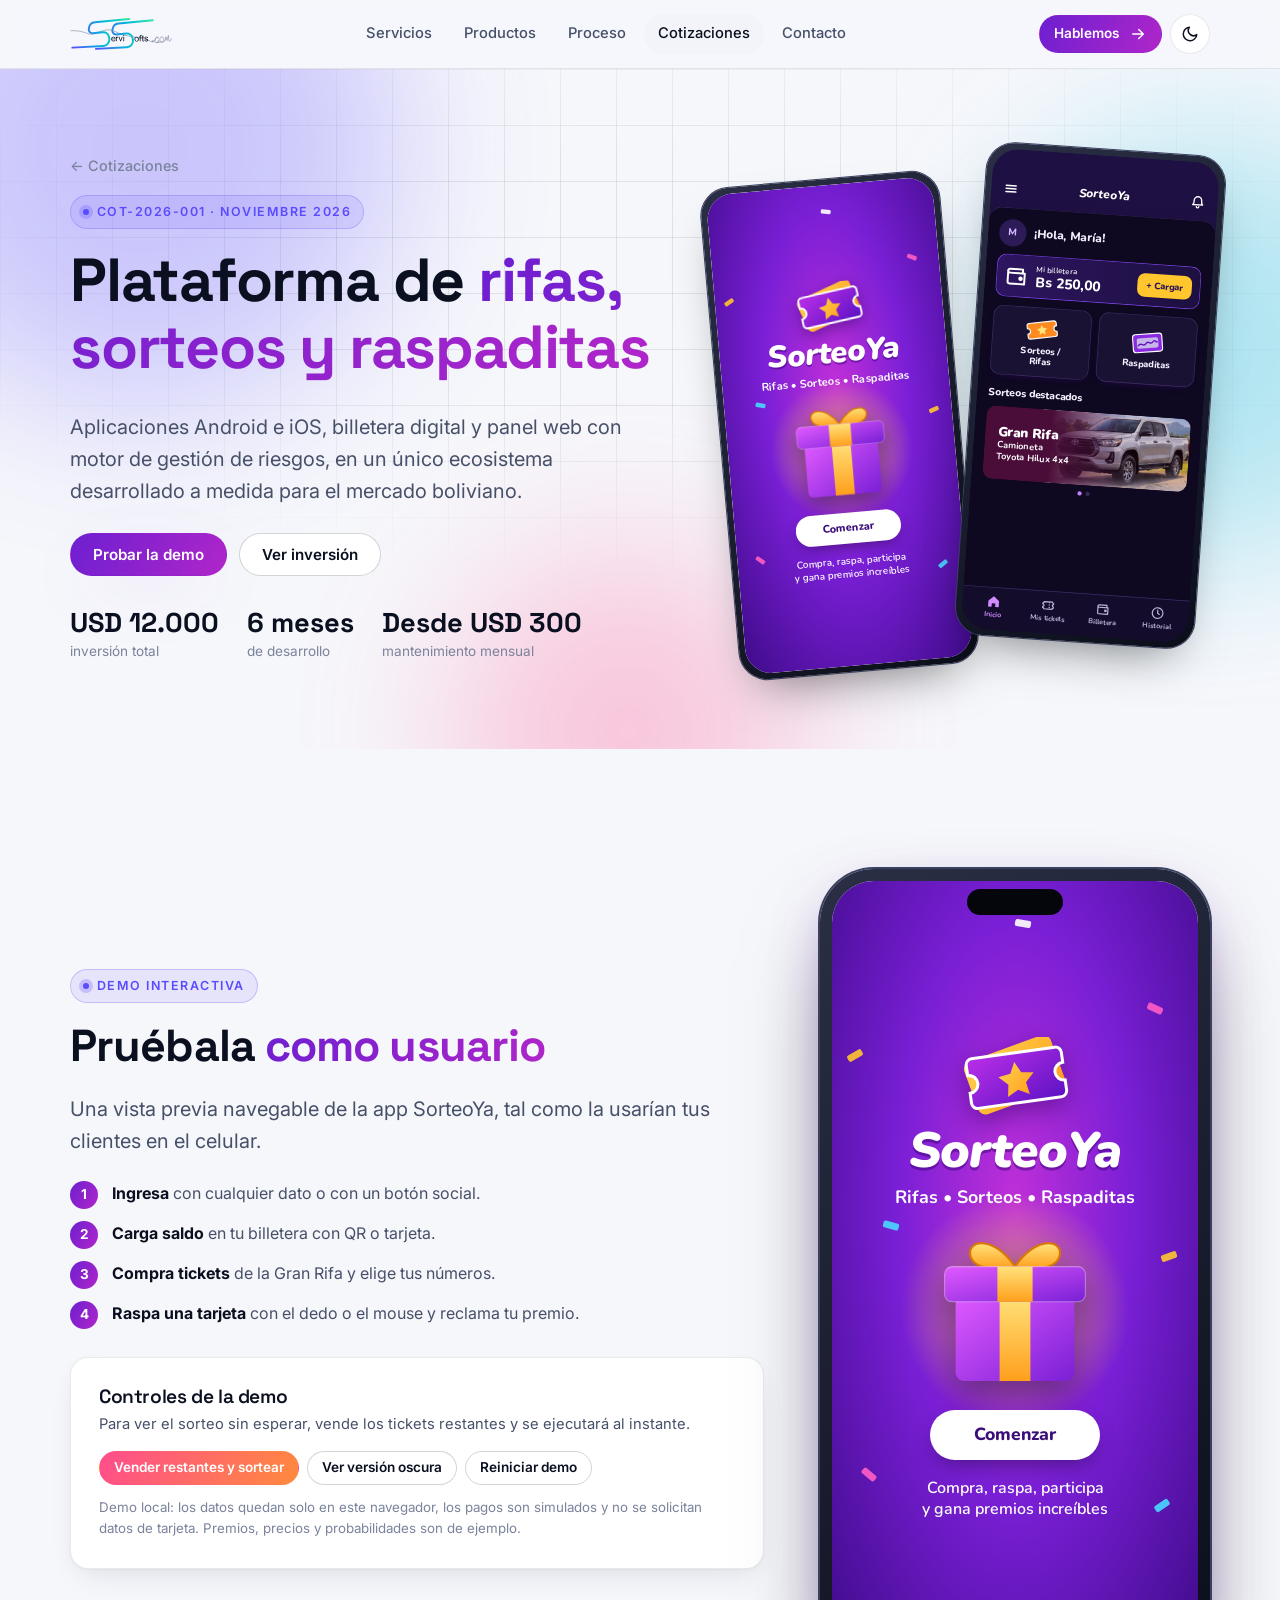
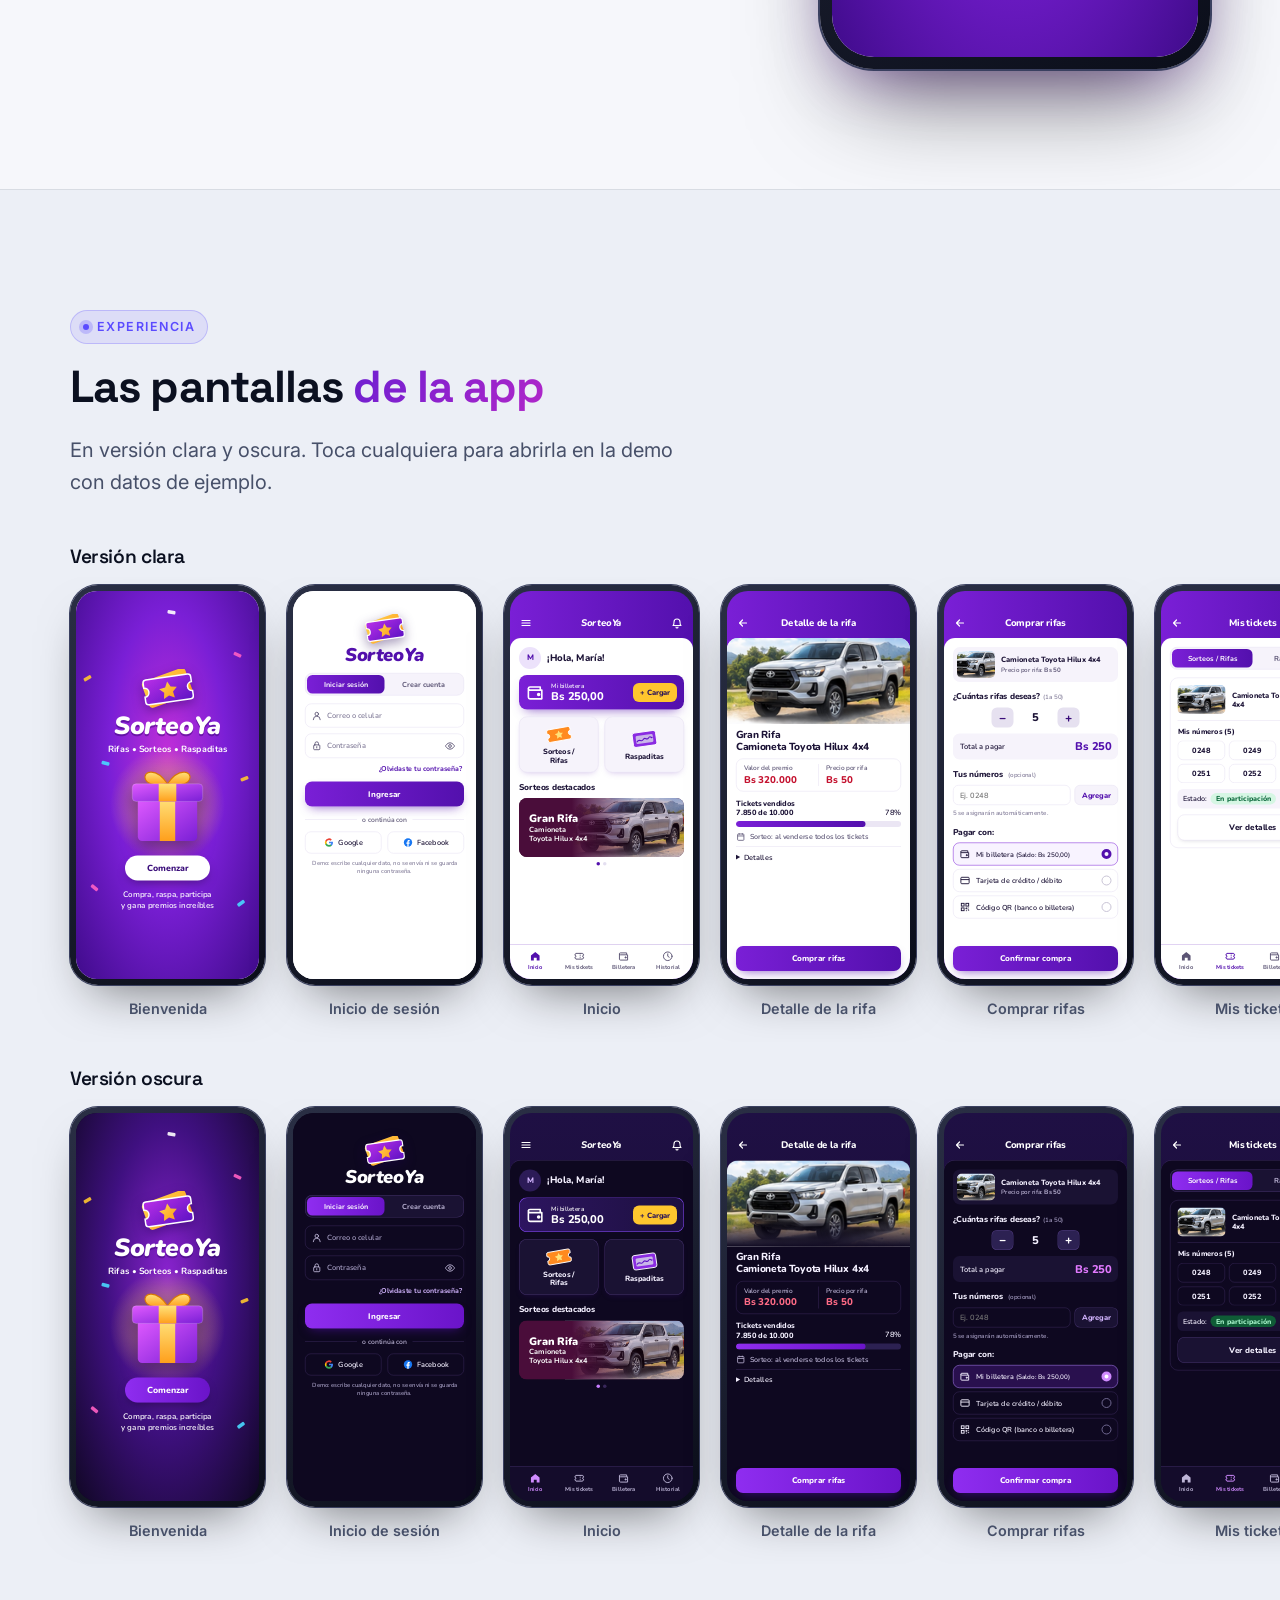
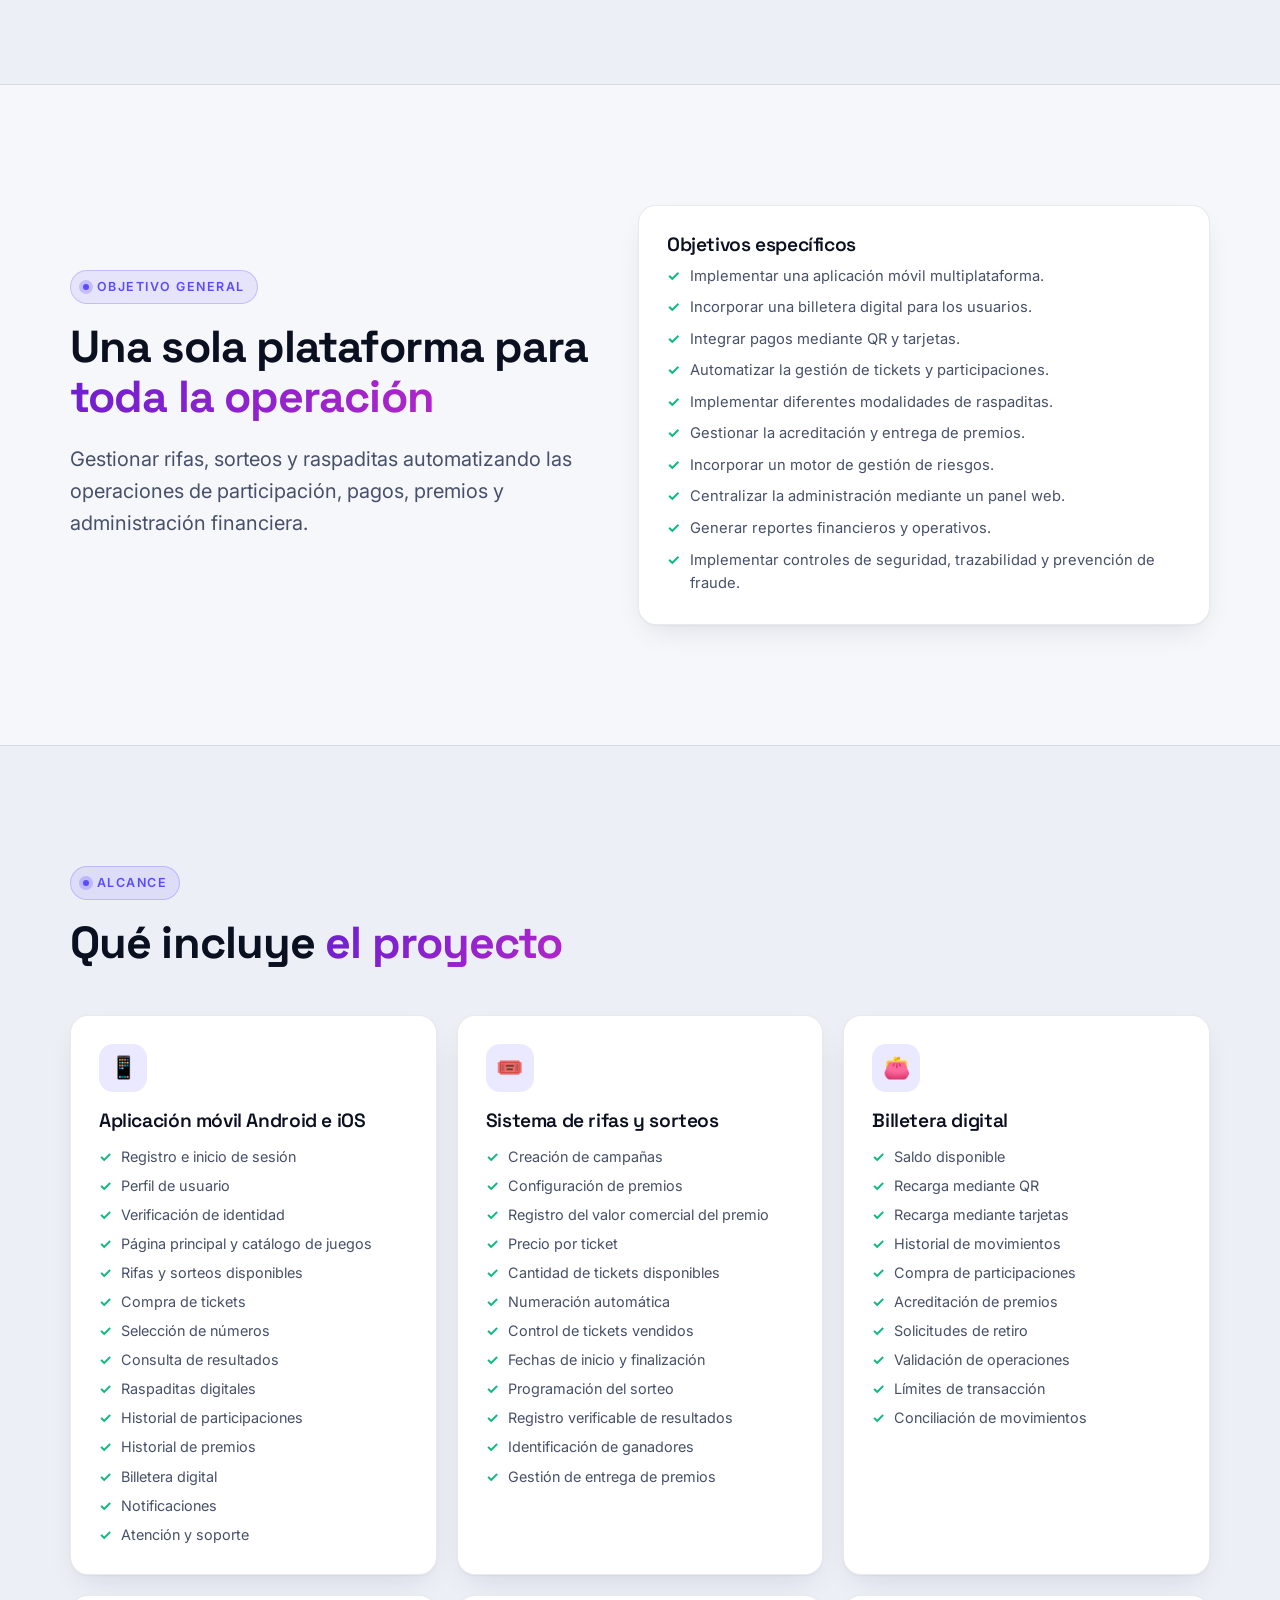
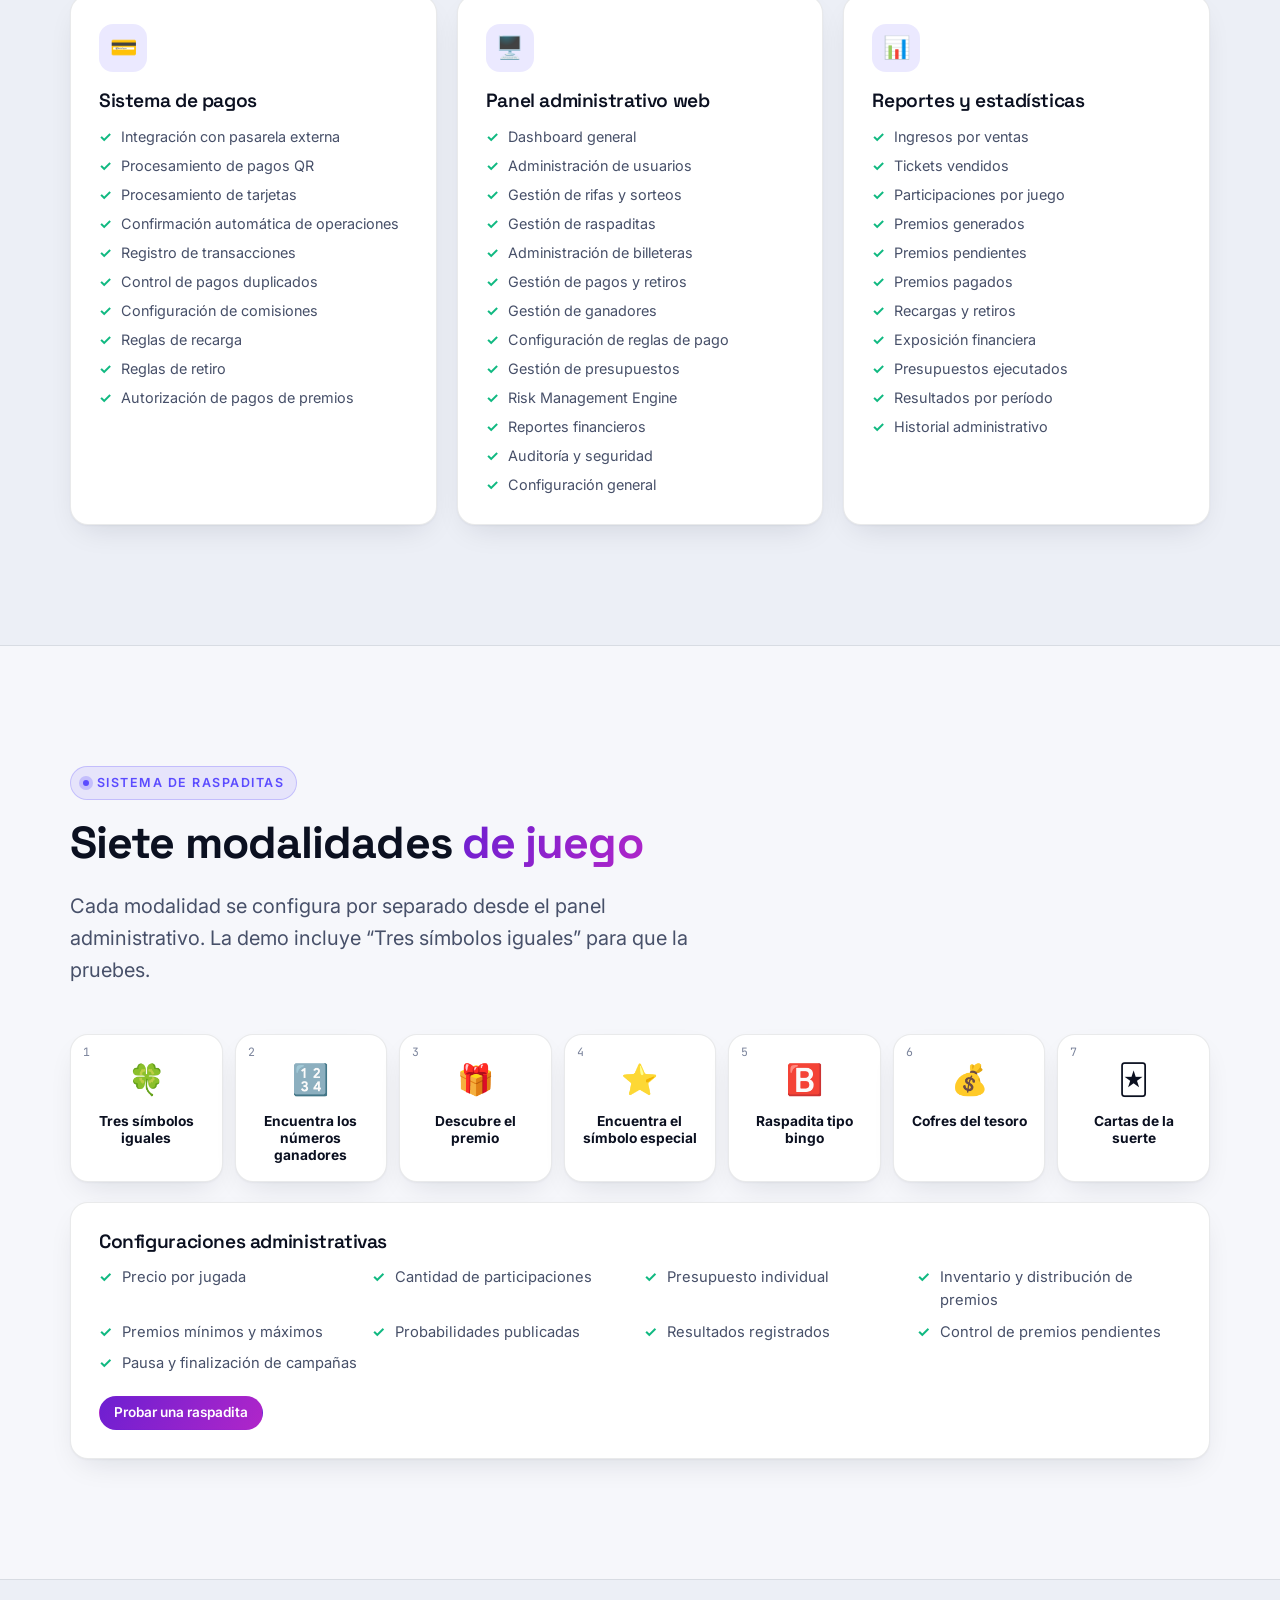
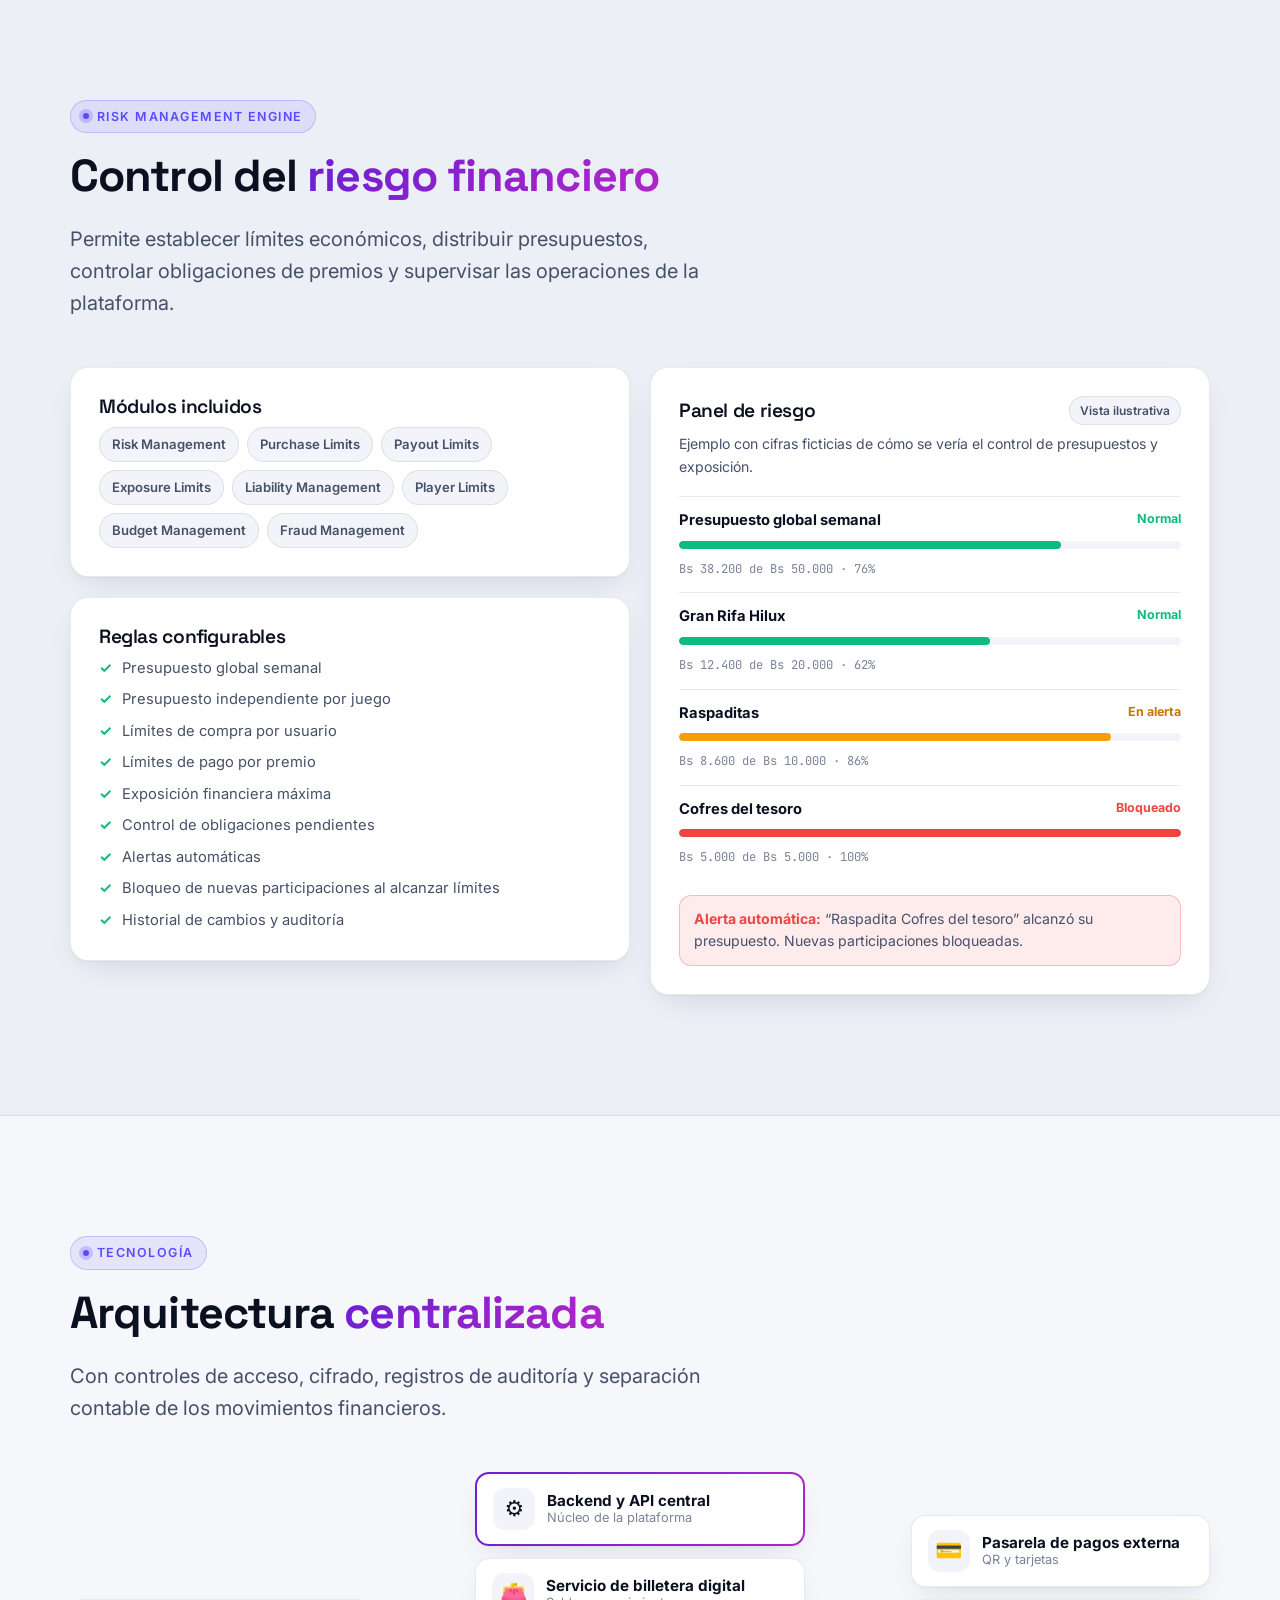
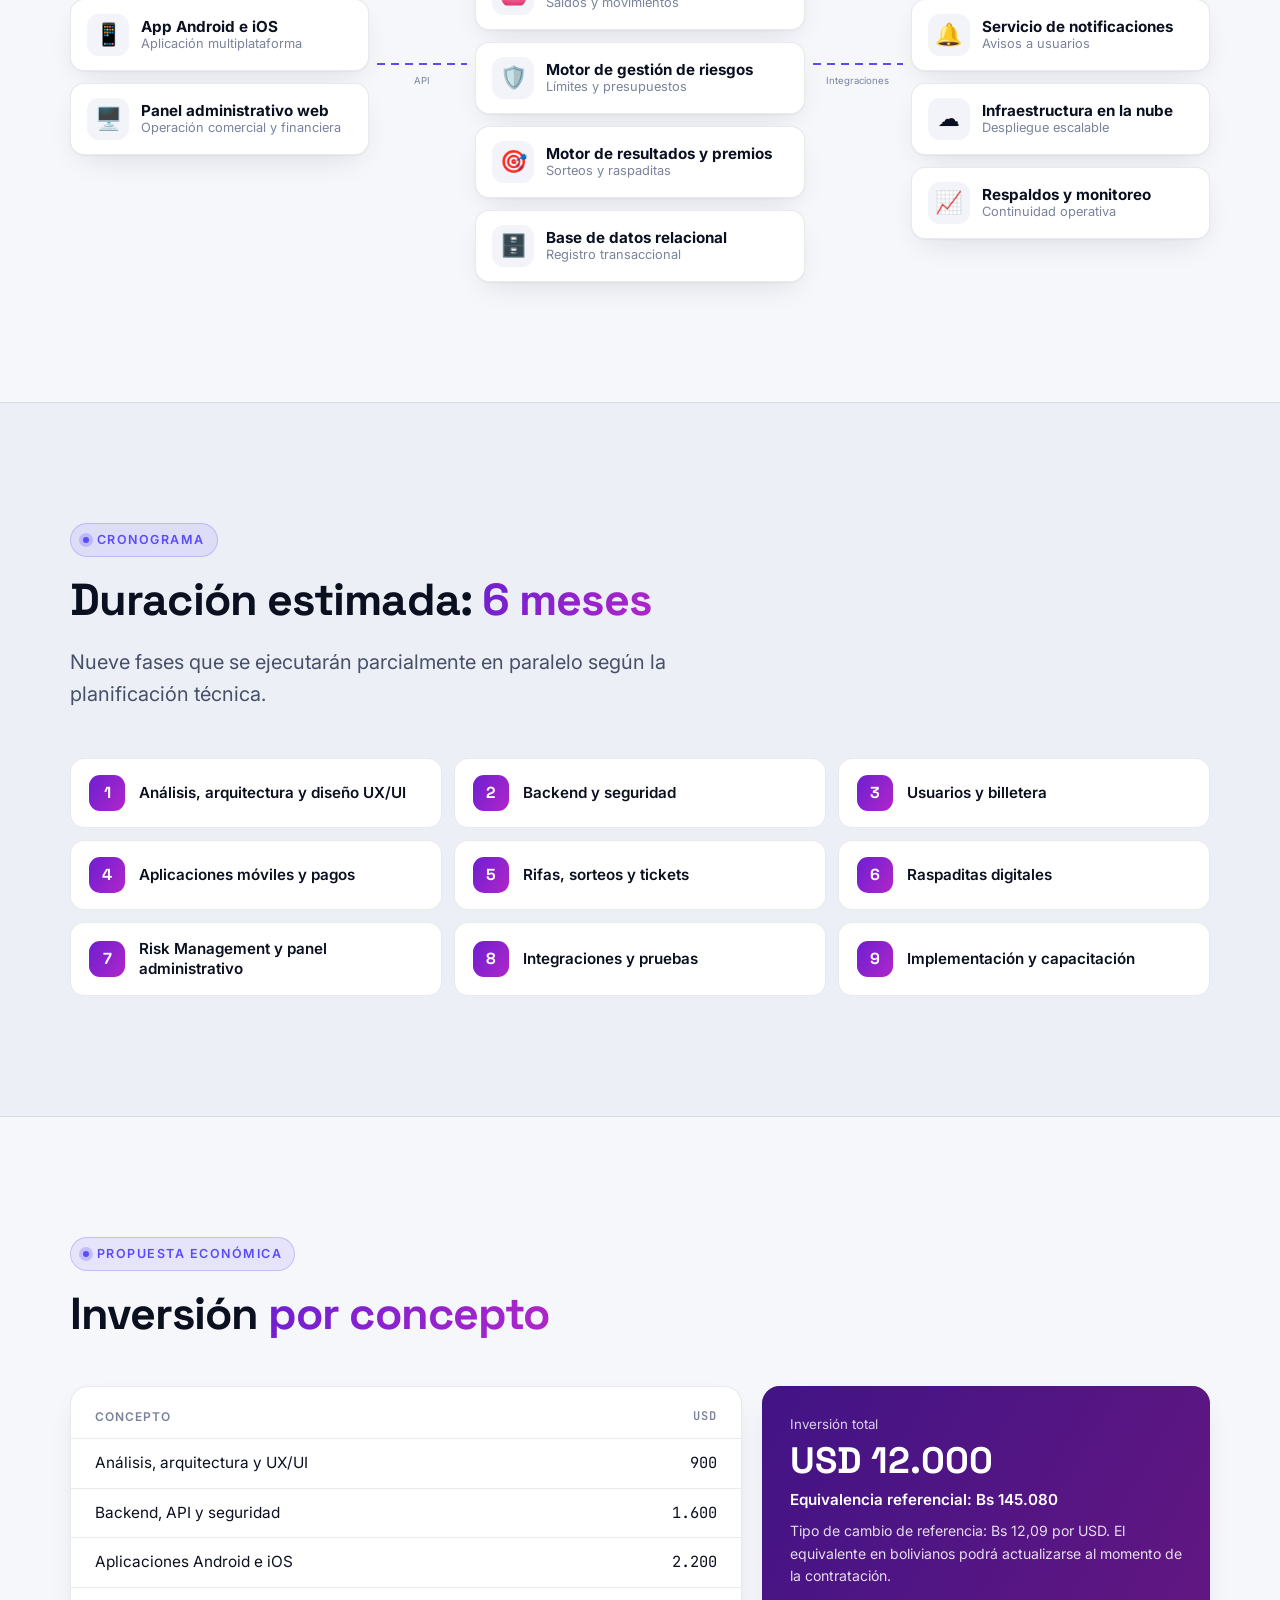
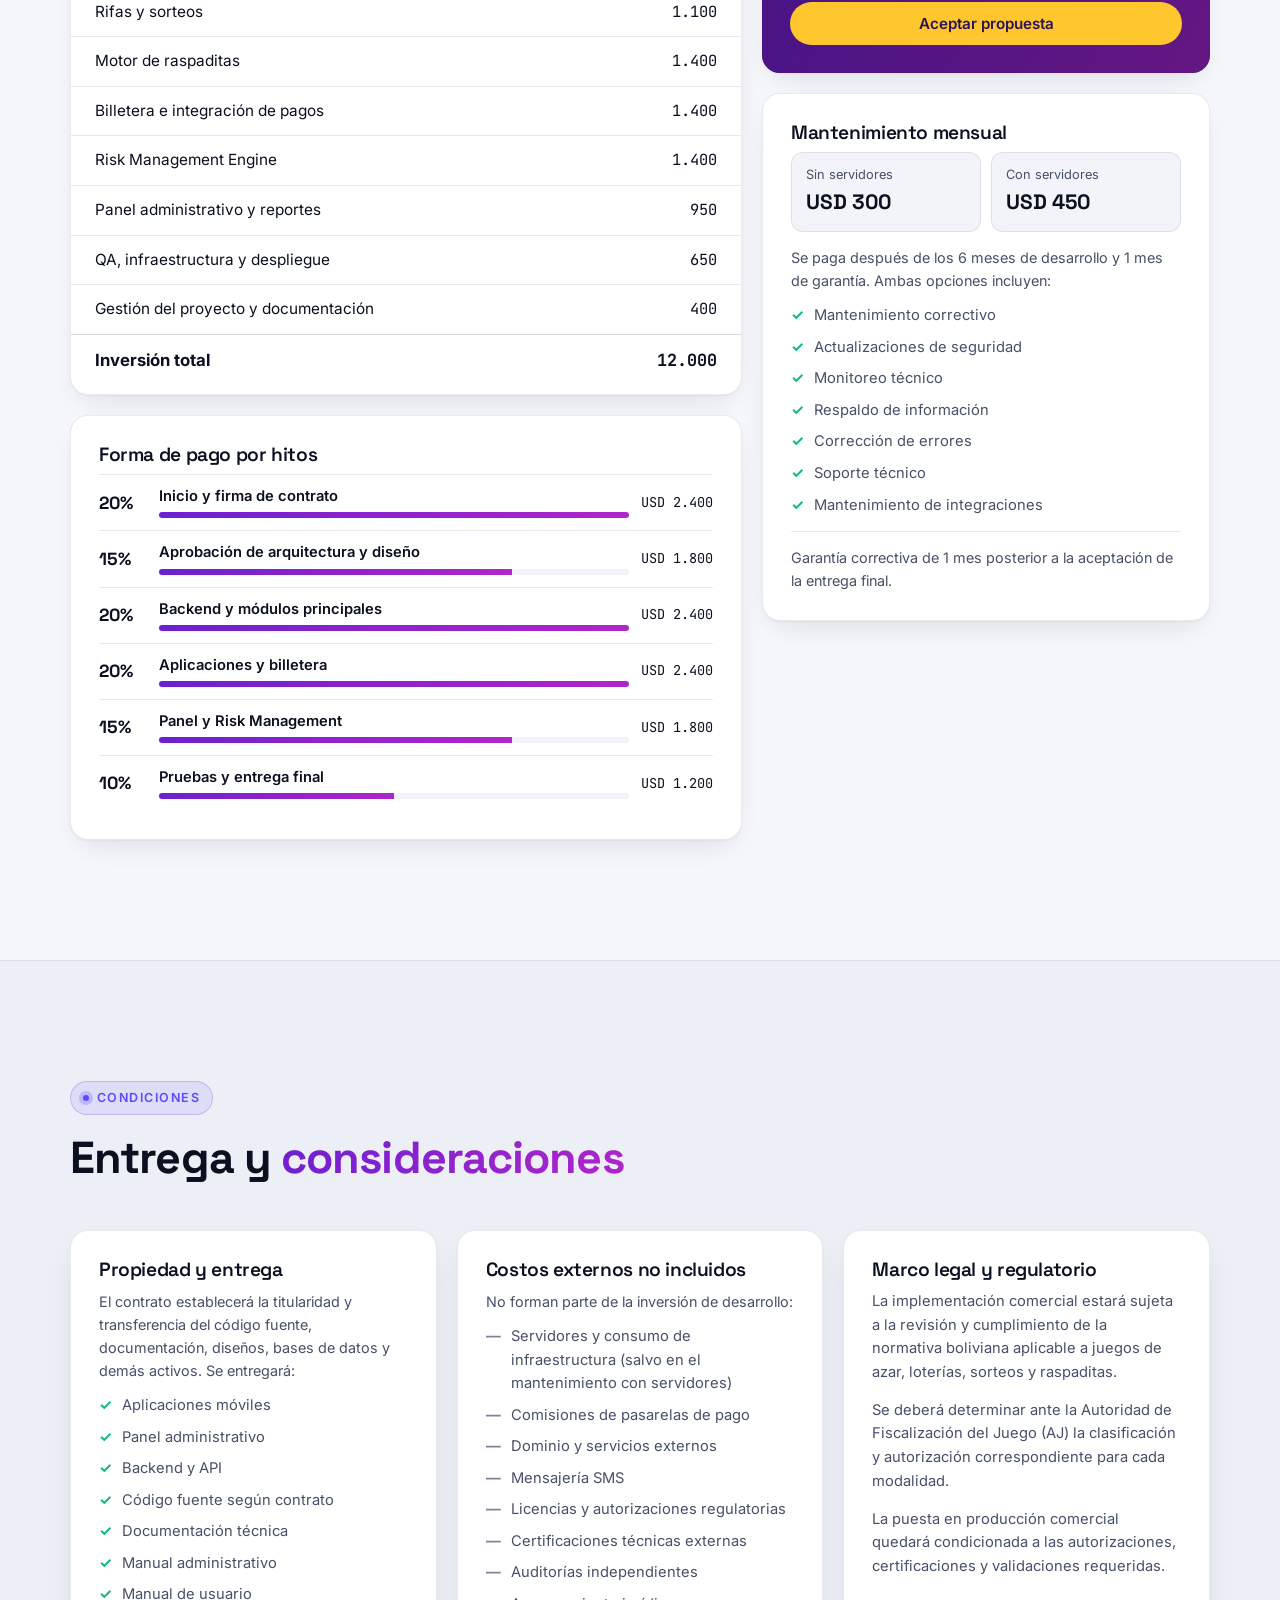
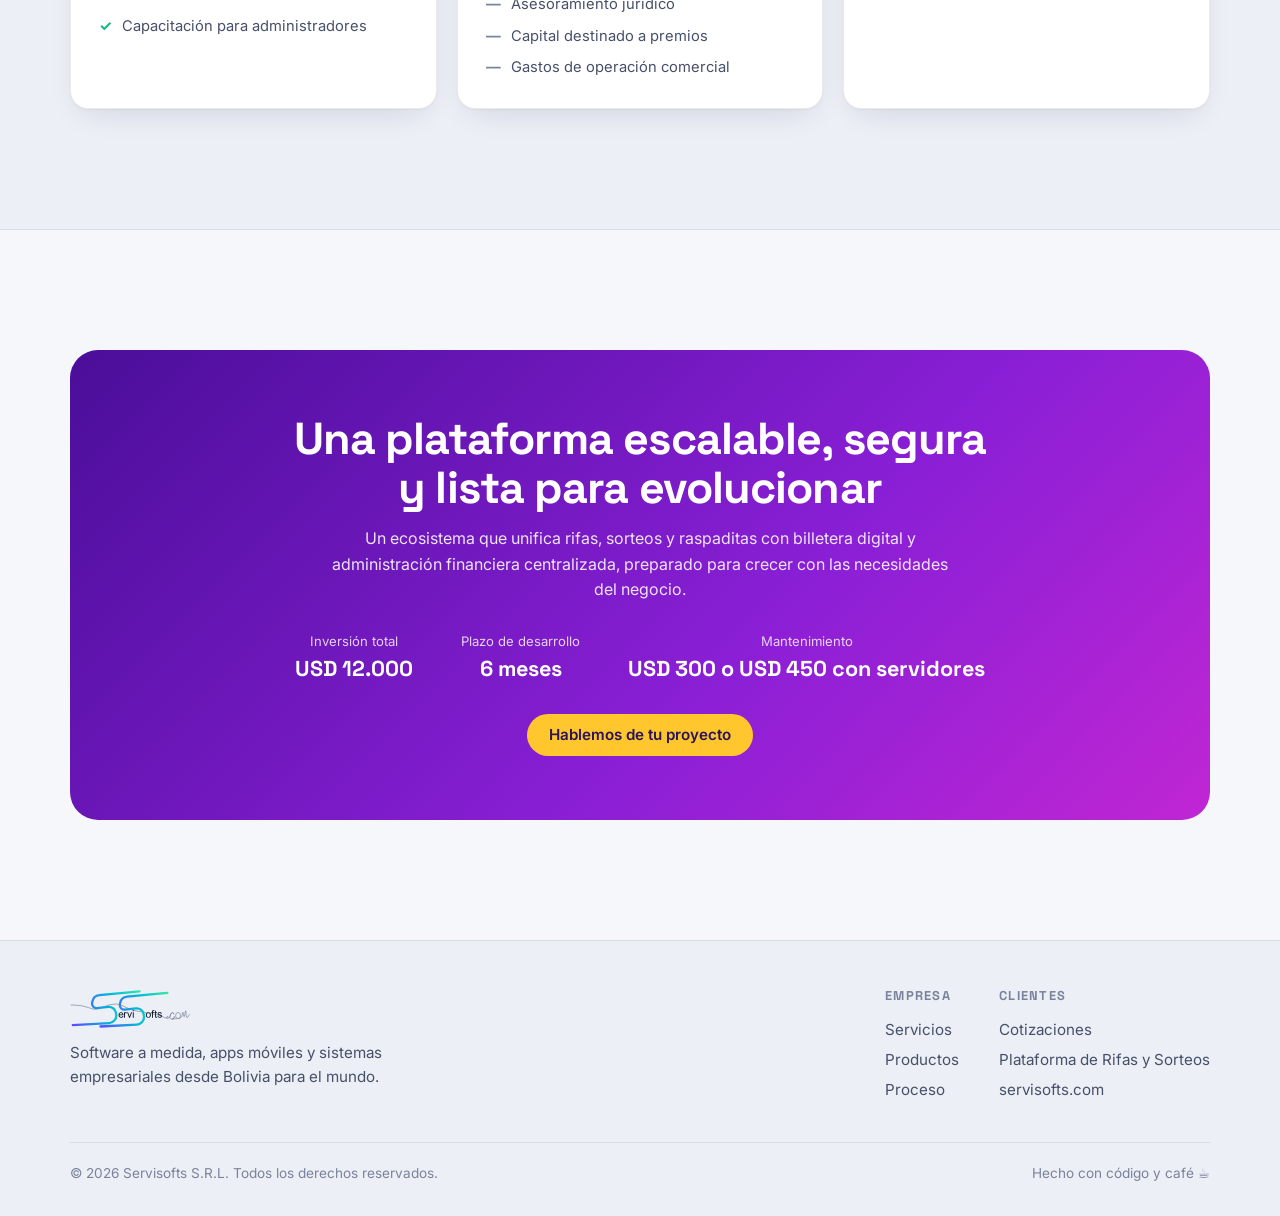
==== commit 297ae52b: "Actualizar presupuesto, plazo y mantenimiento de la cotización de rifas Inversión de USD 12.000 en 6" ====
--- a/cotizaciones/sorteo/index.html
+++ b/cotizaciones/sorteo/index.html
@@ -30,7 +30,7 @@
           </div>
           <div class="kpis">
             <div><b id="kTotal"></b><span>inversión total</span></div>
-            <div><b>9 meses</b><span>de desarrollo</span></div>
+            <div><b>6 meses</b><span>de desarrollo</span></div>
             <div><b id="kMant"></b><span>mantenimiento mensual</span></div>
           </div>
         </div>
@@ -196,7 +196,7 @@
       <div class="container">
         <div class="section-head reveal">
           <span class="eyebrow">Cronograma</span>
-          <h2>Duración estimada: <span class="grad-text">9 meses</span></h2>
+          <h2>Duración estimada: <span class="grad-text">6 meses</span></h2>
           <p class="lead">Nueve fases que se ejecutarán parcialmente en paralelo según la planificación técnica.</p>
         </div>
         <ol class="phases reveal" id="phaseList"></ol>
@@ -233,10 +233,11 @@
               <a class="btn btn-primary btn-block" href="../../#contacto">Aceptar propuesta</a>
             </div>
             <div class="card">
-              <h3 id="mantTitle"></h3>
-              <p class="side-note">Servicio mensual posterior a la implementación. Incluye:</p>
+              <h3>Mantenimiento mensual</h3>
+              <div class="plans" id="mantPlans"></div>
+              <p class="side-note">Se paga después de los 6 meses de desarrollo y 1 mes de garantía. Ambas opciones incluyen:</p>
               <ul class="checks" id="mantList"></ul>
-              <p class="side-note warranty">Garantía correctiva de 90 días posteriores a la aceptación de la entrega final.</p>
+              <p class="side-note warranty">Garantía correctiva de 1 mes posterior a la aceptación de la entrega final.</p>
             </div>
           </aside>
         </div>
@@ -279,7 +280,7 @@
           <p>Un ecosistema que unifica rifas, sorteos y raspaditas con billetera digital y administración financiera centralizada, preparado para crecer con las necesidades del negocio.</p>
           <dl class="closing-kpis">
             <div><dt>Inversión total</dt><dd id="cTotal"></dd></div>
-            <div><dt>Plazo de desarrollo</dt><dd>9 meses</dd></div>
+            <div><dt>Plazo de desarrollo</dt><dd>6 meses</dd></div>
             <div><dt>Mantenimiento</dt><dd id="cMant"></dd></div>
           </dl>
           <a class="btn closing-btn" href="../../#contacto">Hablemos de tu proyecto</a>
--- a/cotizaciones/sorteo/index.css
+++ b/cotizaciones/sorteo/index.css
@@ -171,6 +171,10 @@
 .checks li::before { content: "✓"; color: var(--ok); font-weight: 700; }
 .muted-list li::before { content: "—"; color: var(--text-3); }
 .side-note { font-size: .9rem; margin-bottom: 12px; }
+.plans { display: grid; grid-template-columns: 1fr 1fr; gap: 10px; margin-bottom: 14px; }
+.plans div { padding: 12px 14px; border-radius: 12px; background: var(--surface-2); border: 1px solid var(--border); }
+.plans small { display: block; font-size: .8rem; color: var(--text-2); }
+.plans b { font-family: var(--font-display); font-size: 1.3rem; white-space: nowrap; }
 .warranty { margin: 14px 0 0; padding-top: 14px; border-top: 1px solid var(--border); }
 .legal-card p { font-size: .92rem; }
 .legal-card p:last-child { margin: 0; }
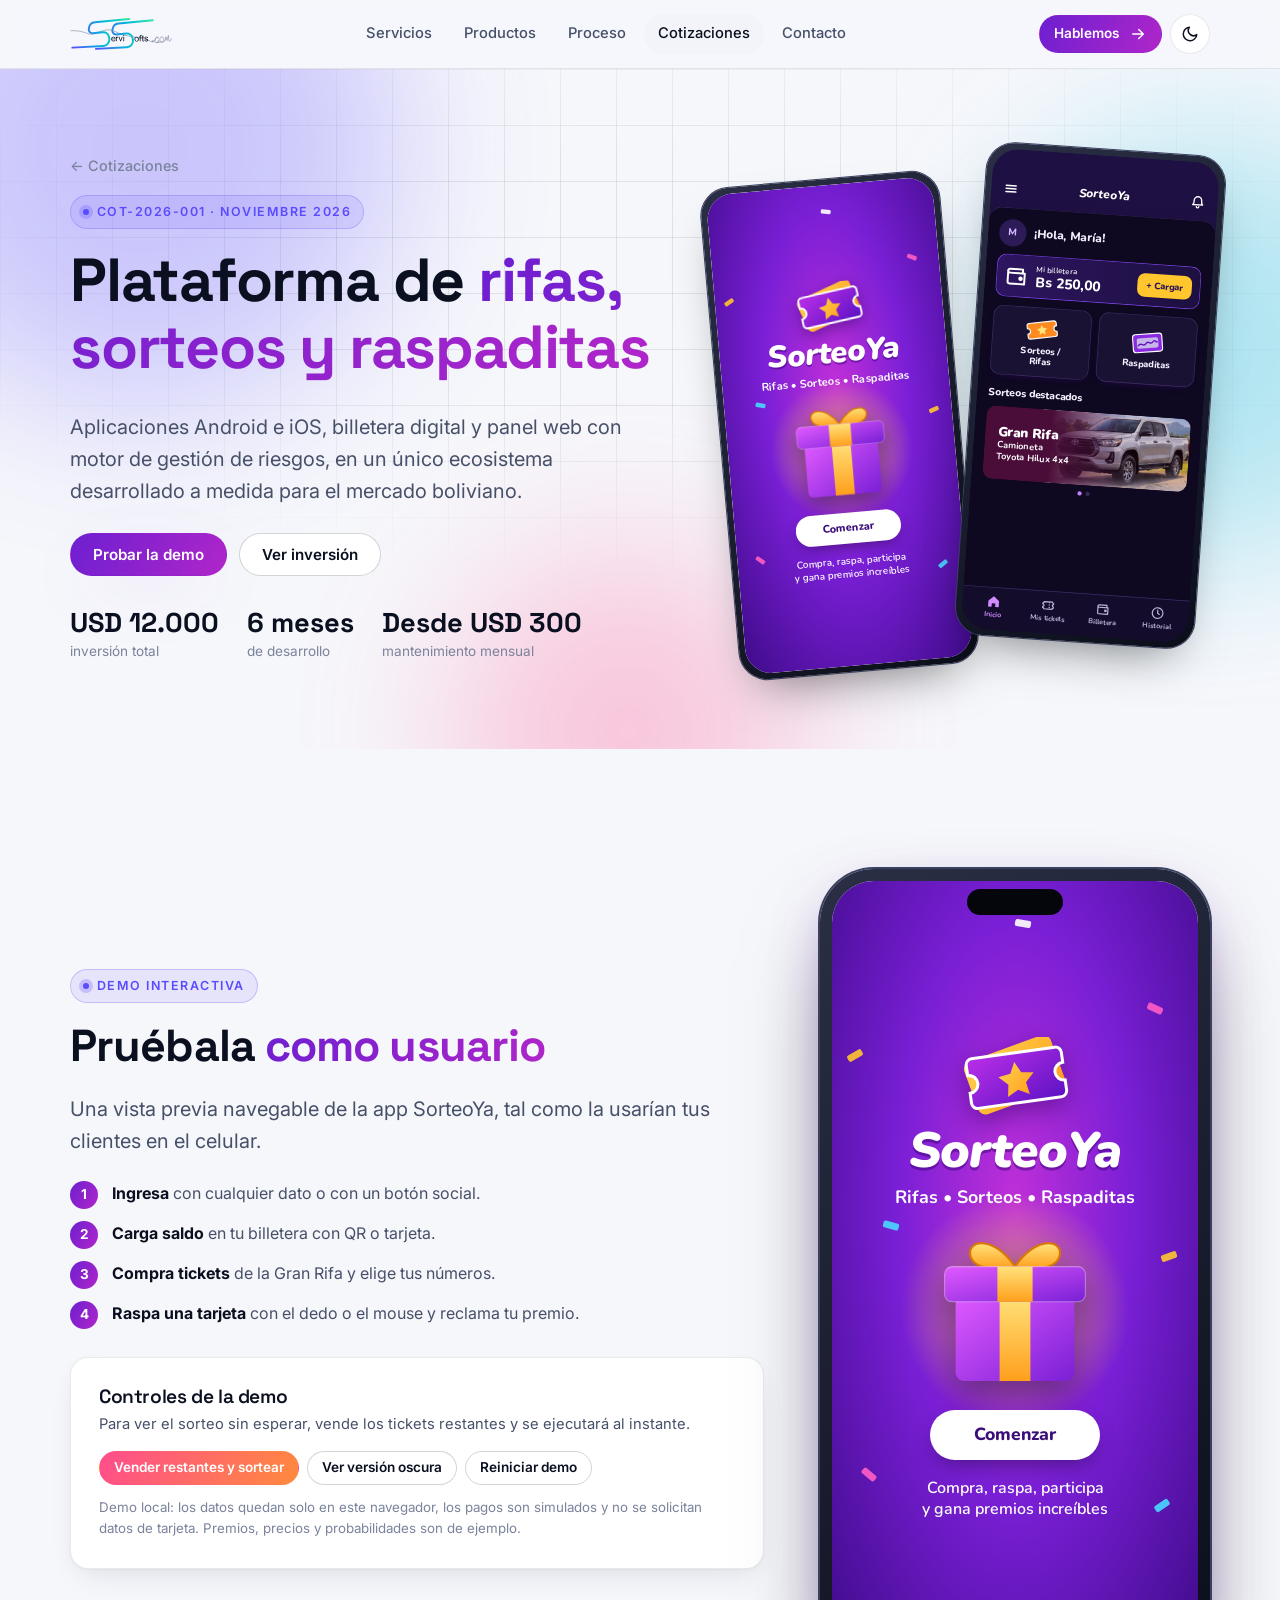
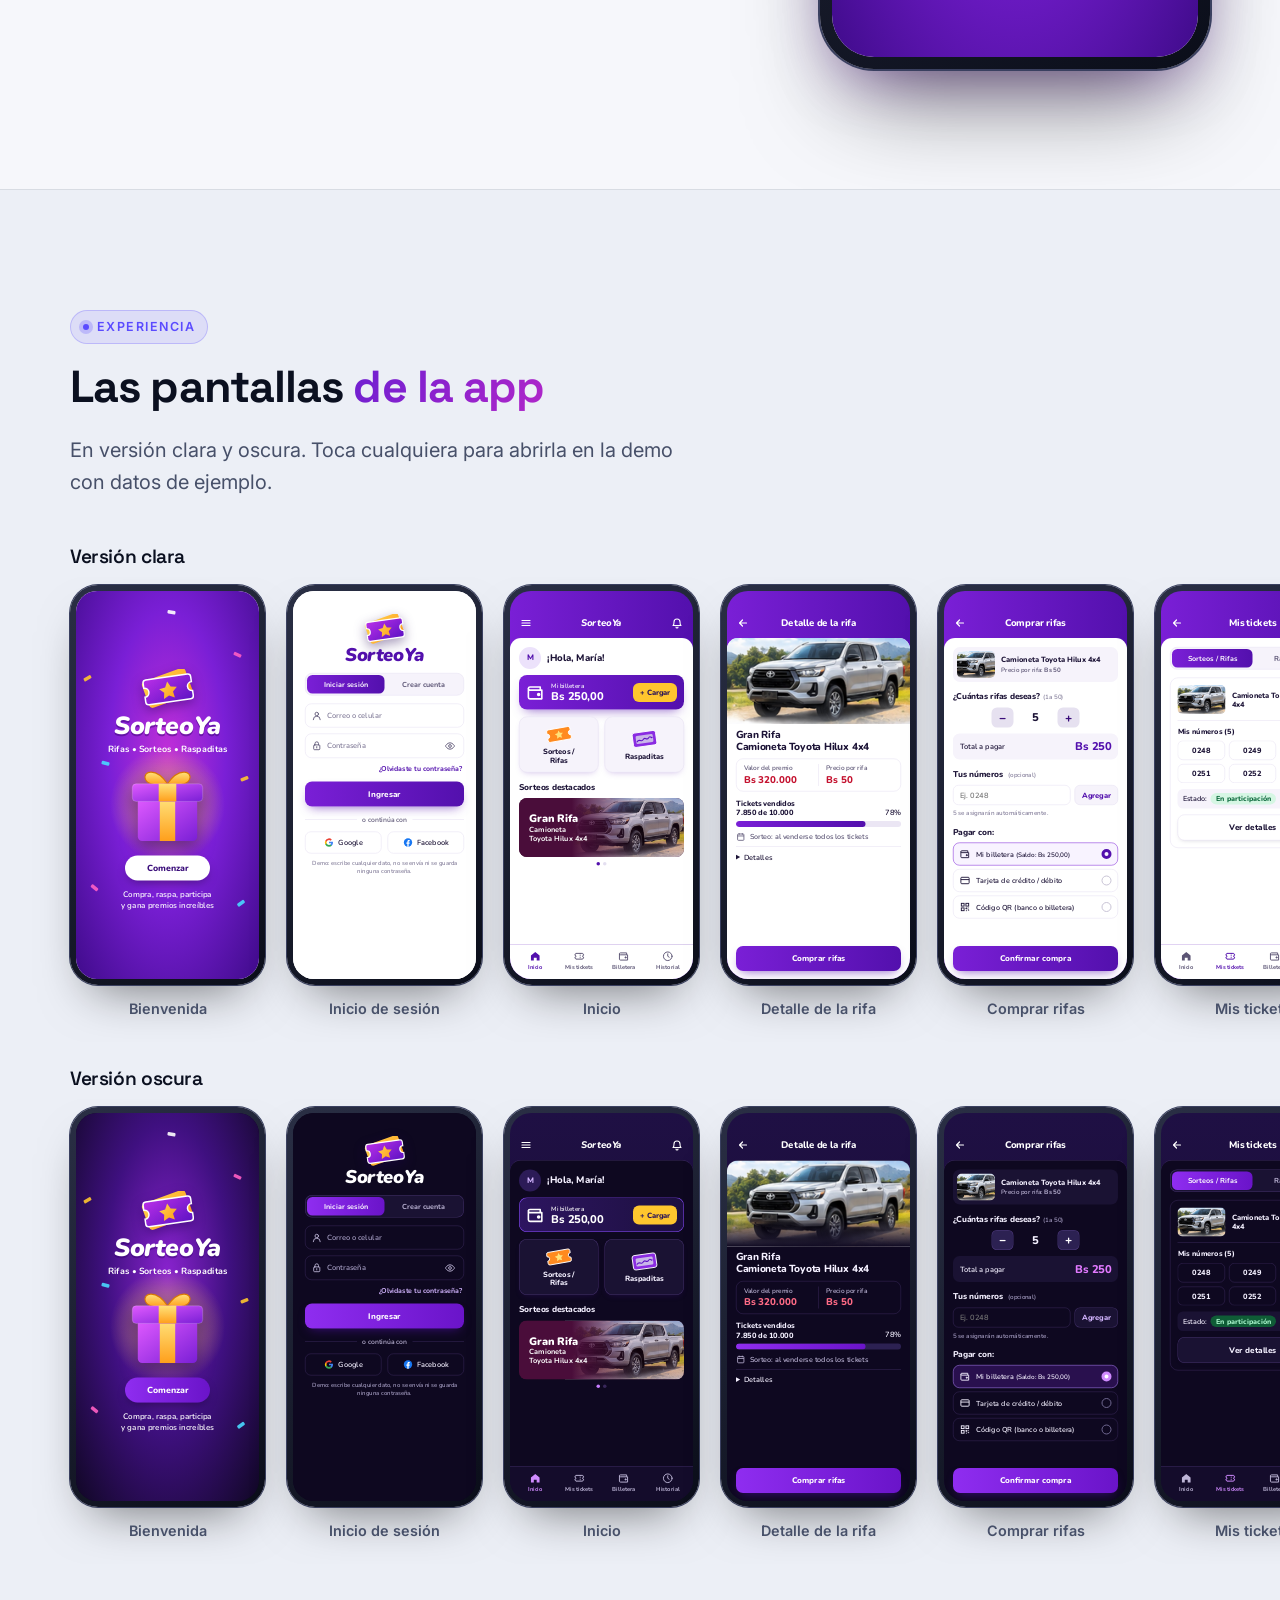
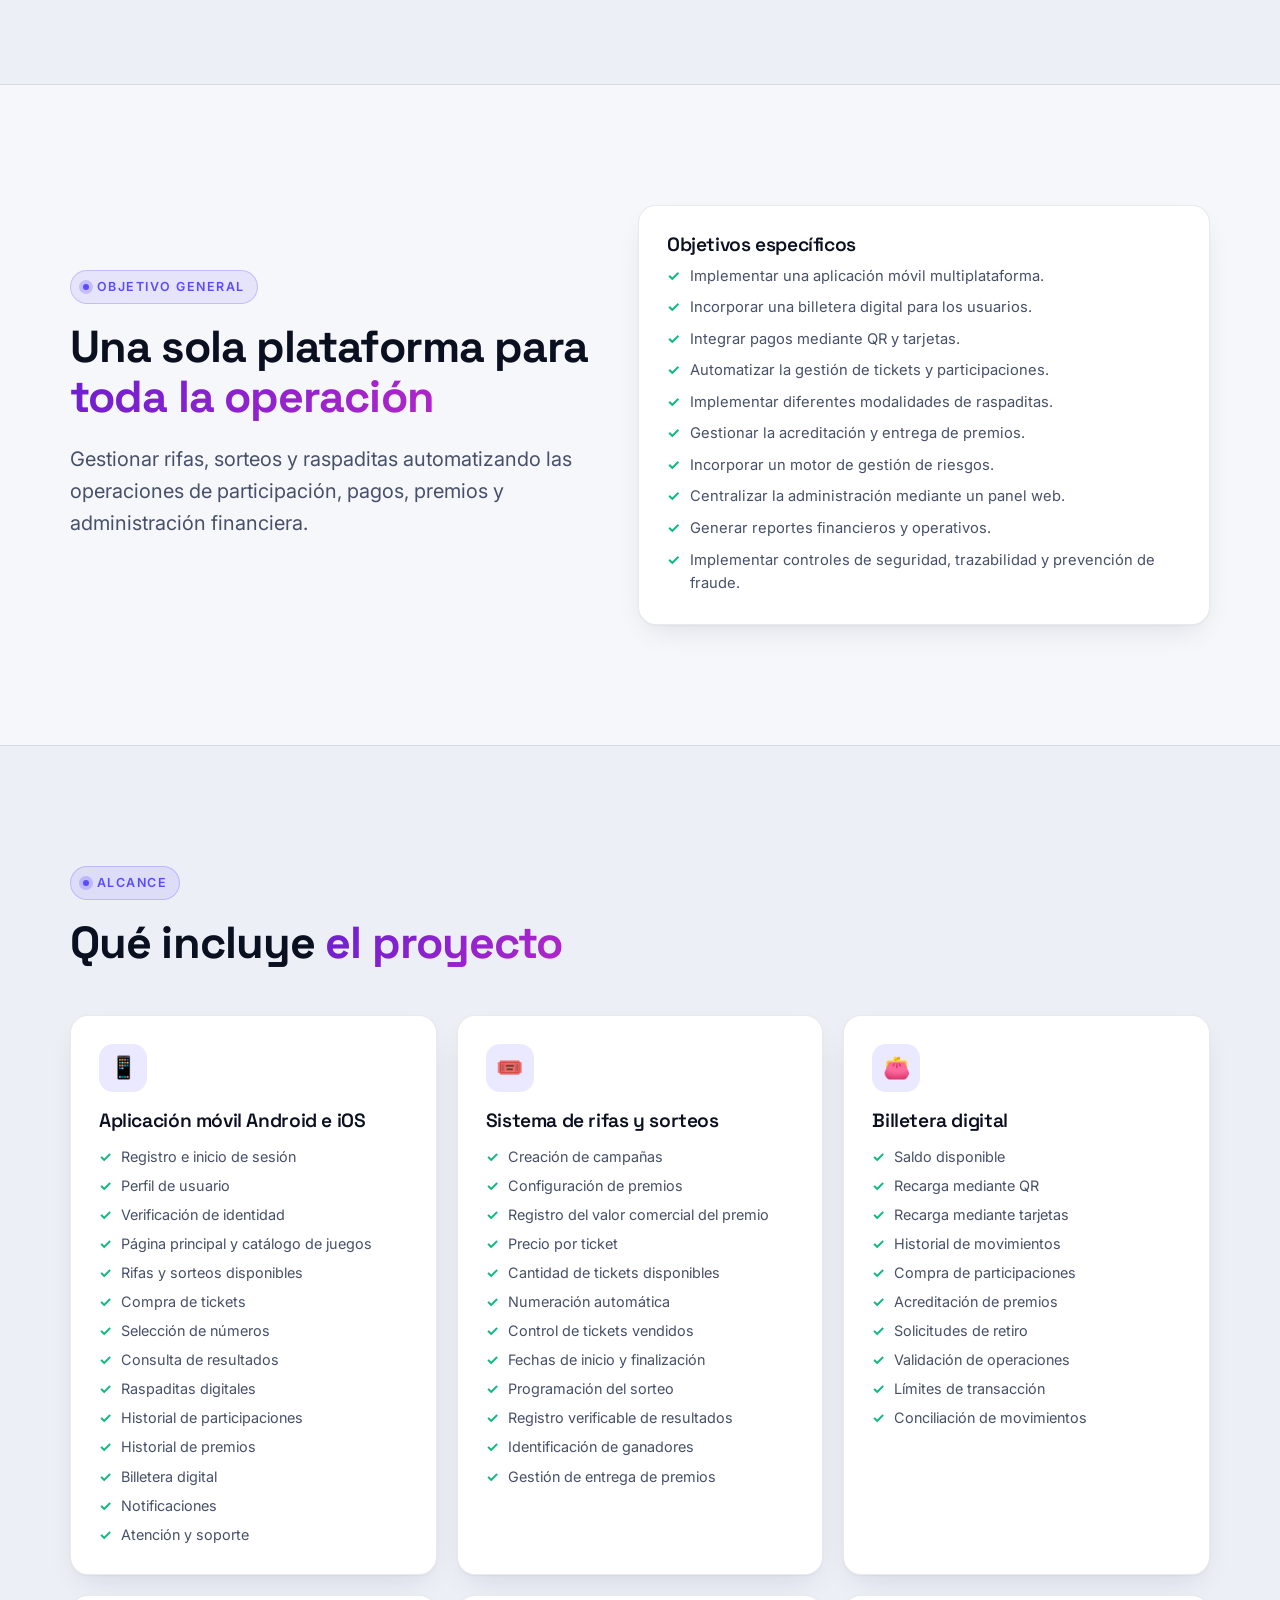
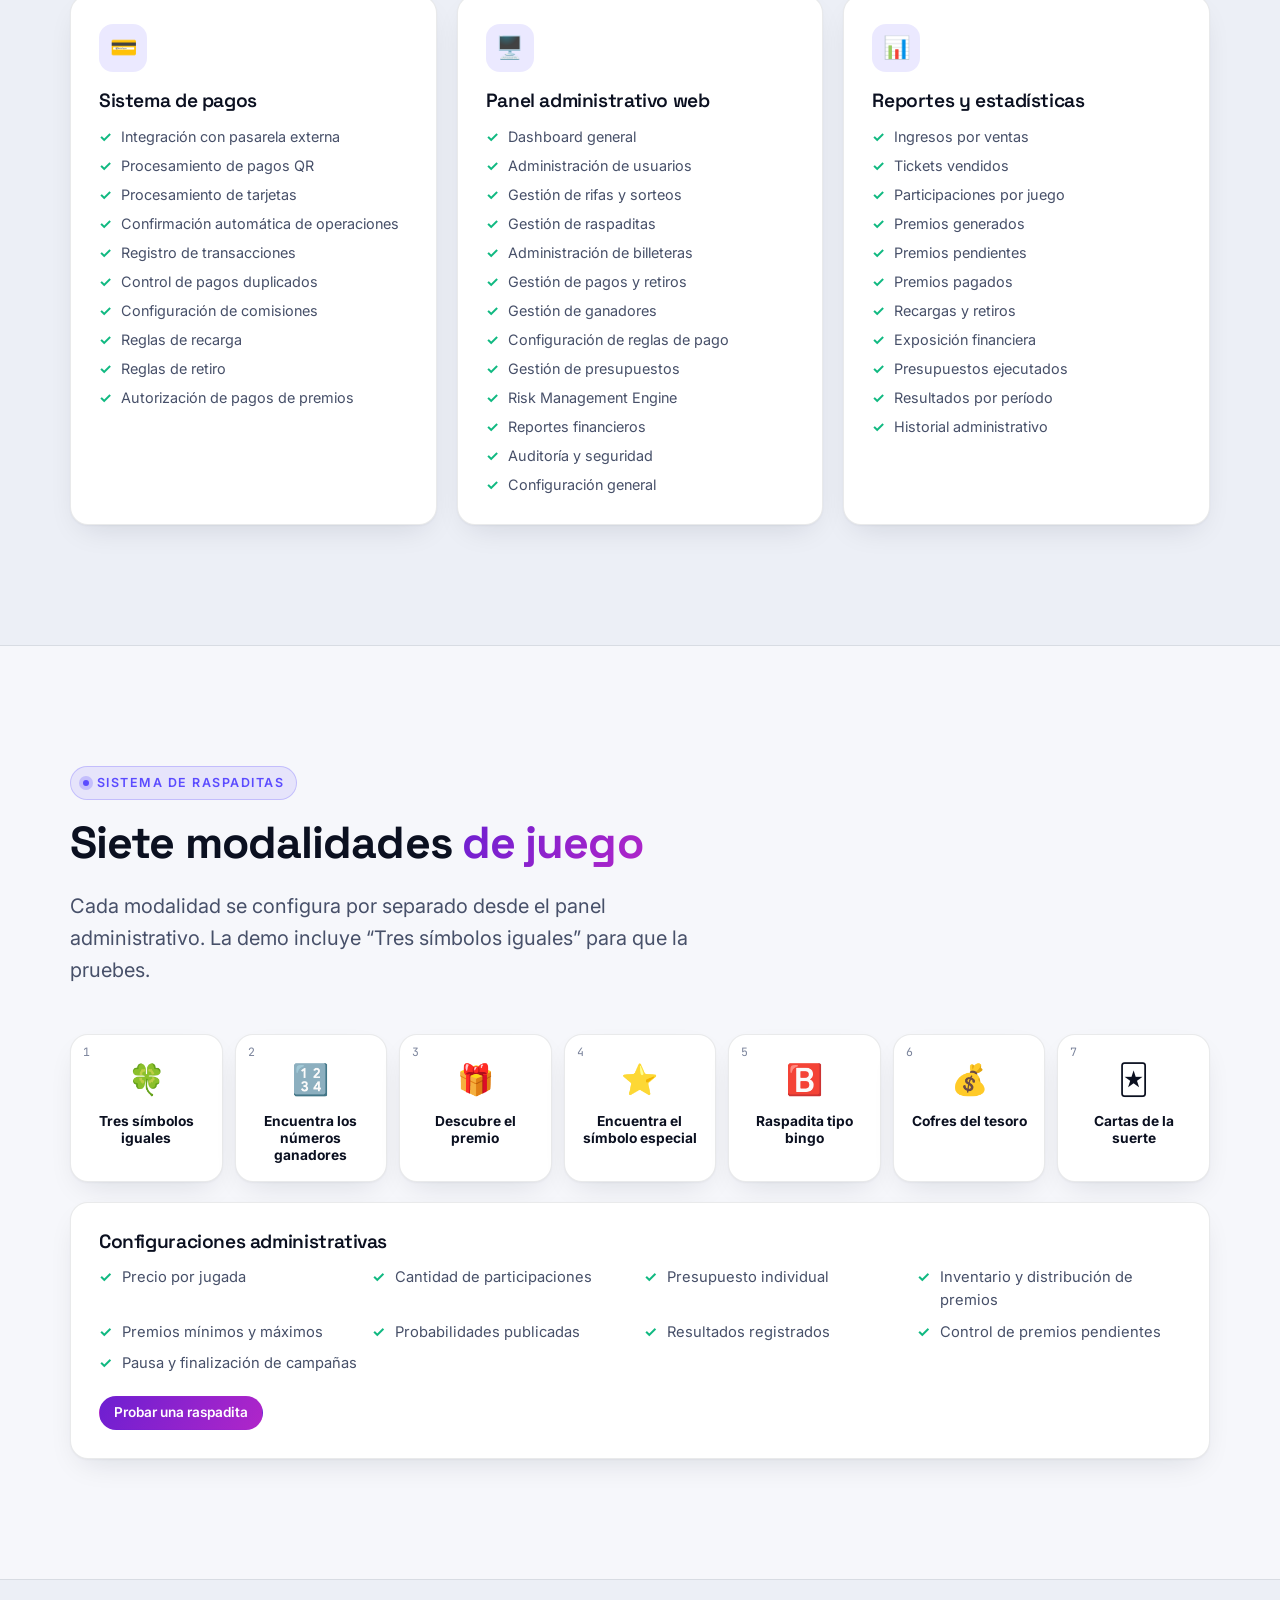
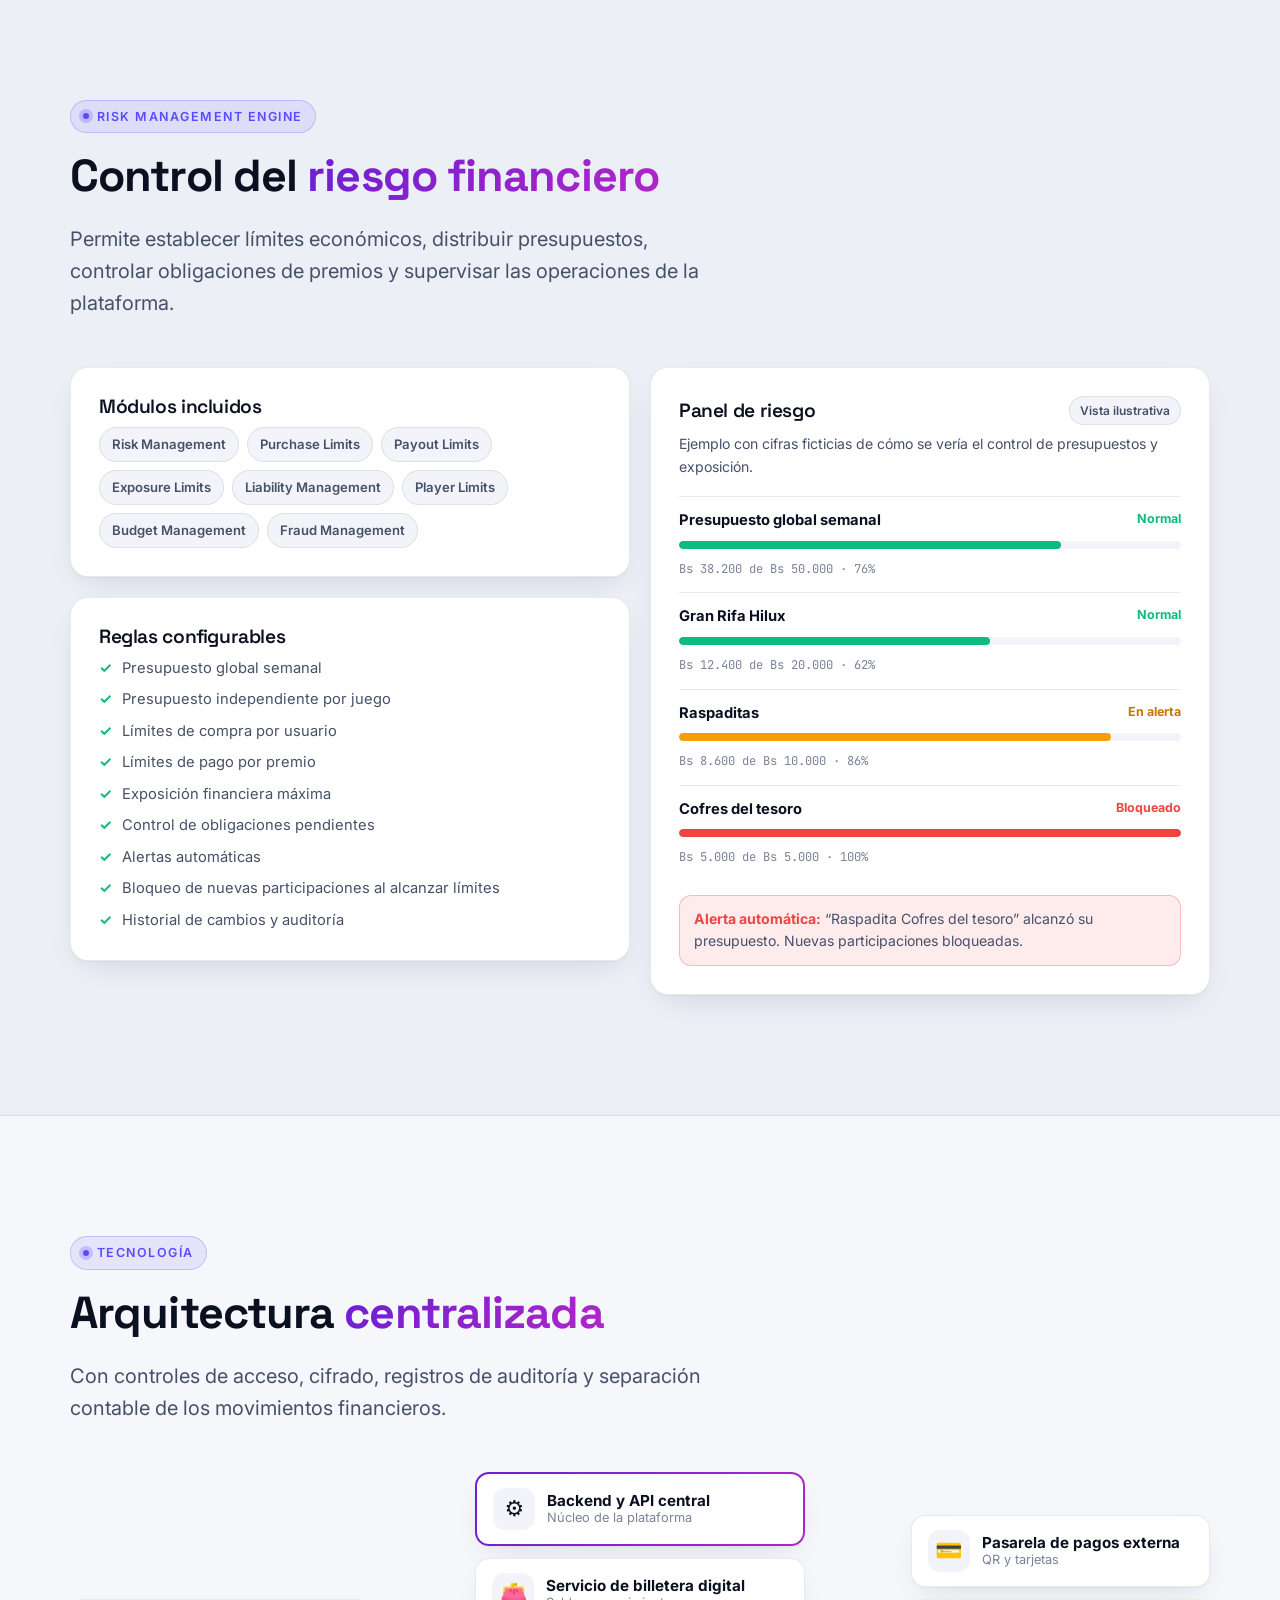
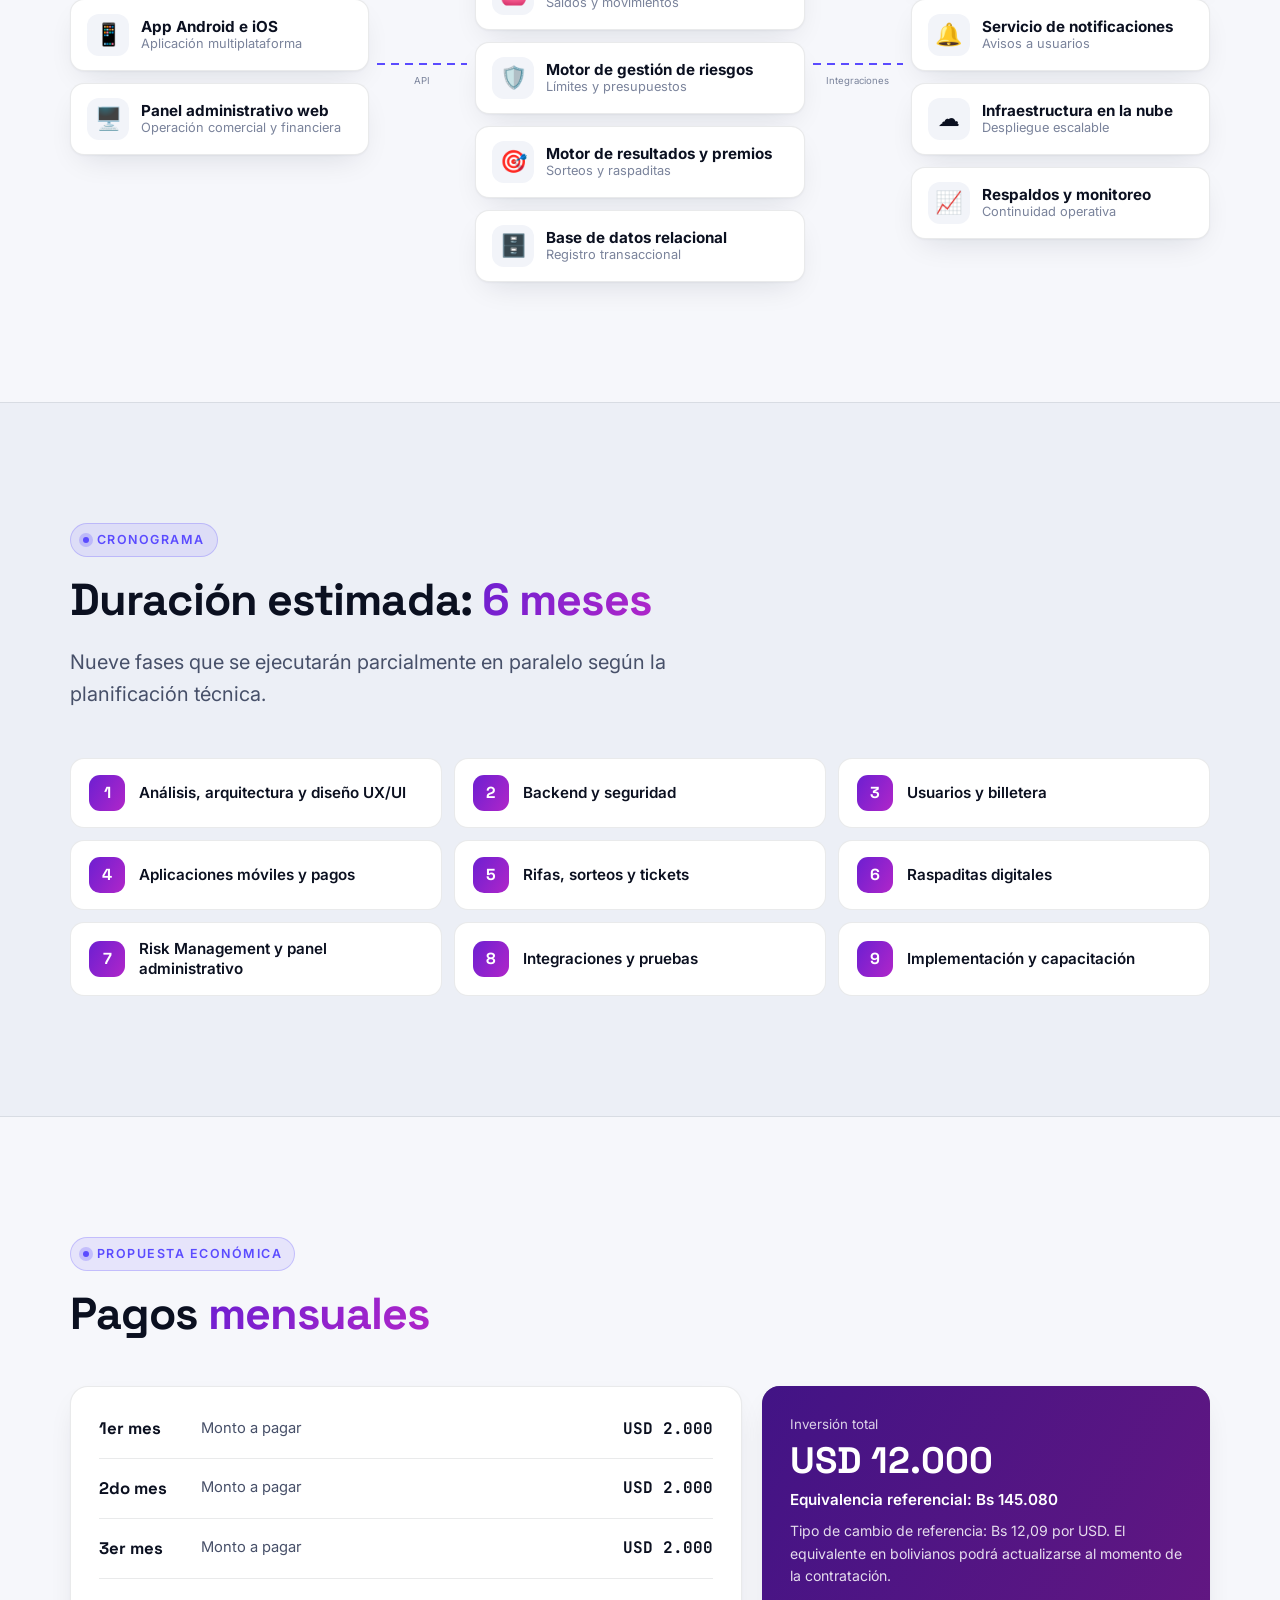
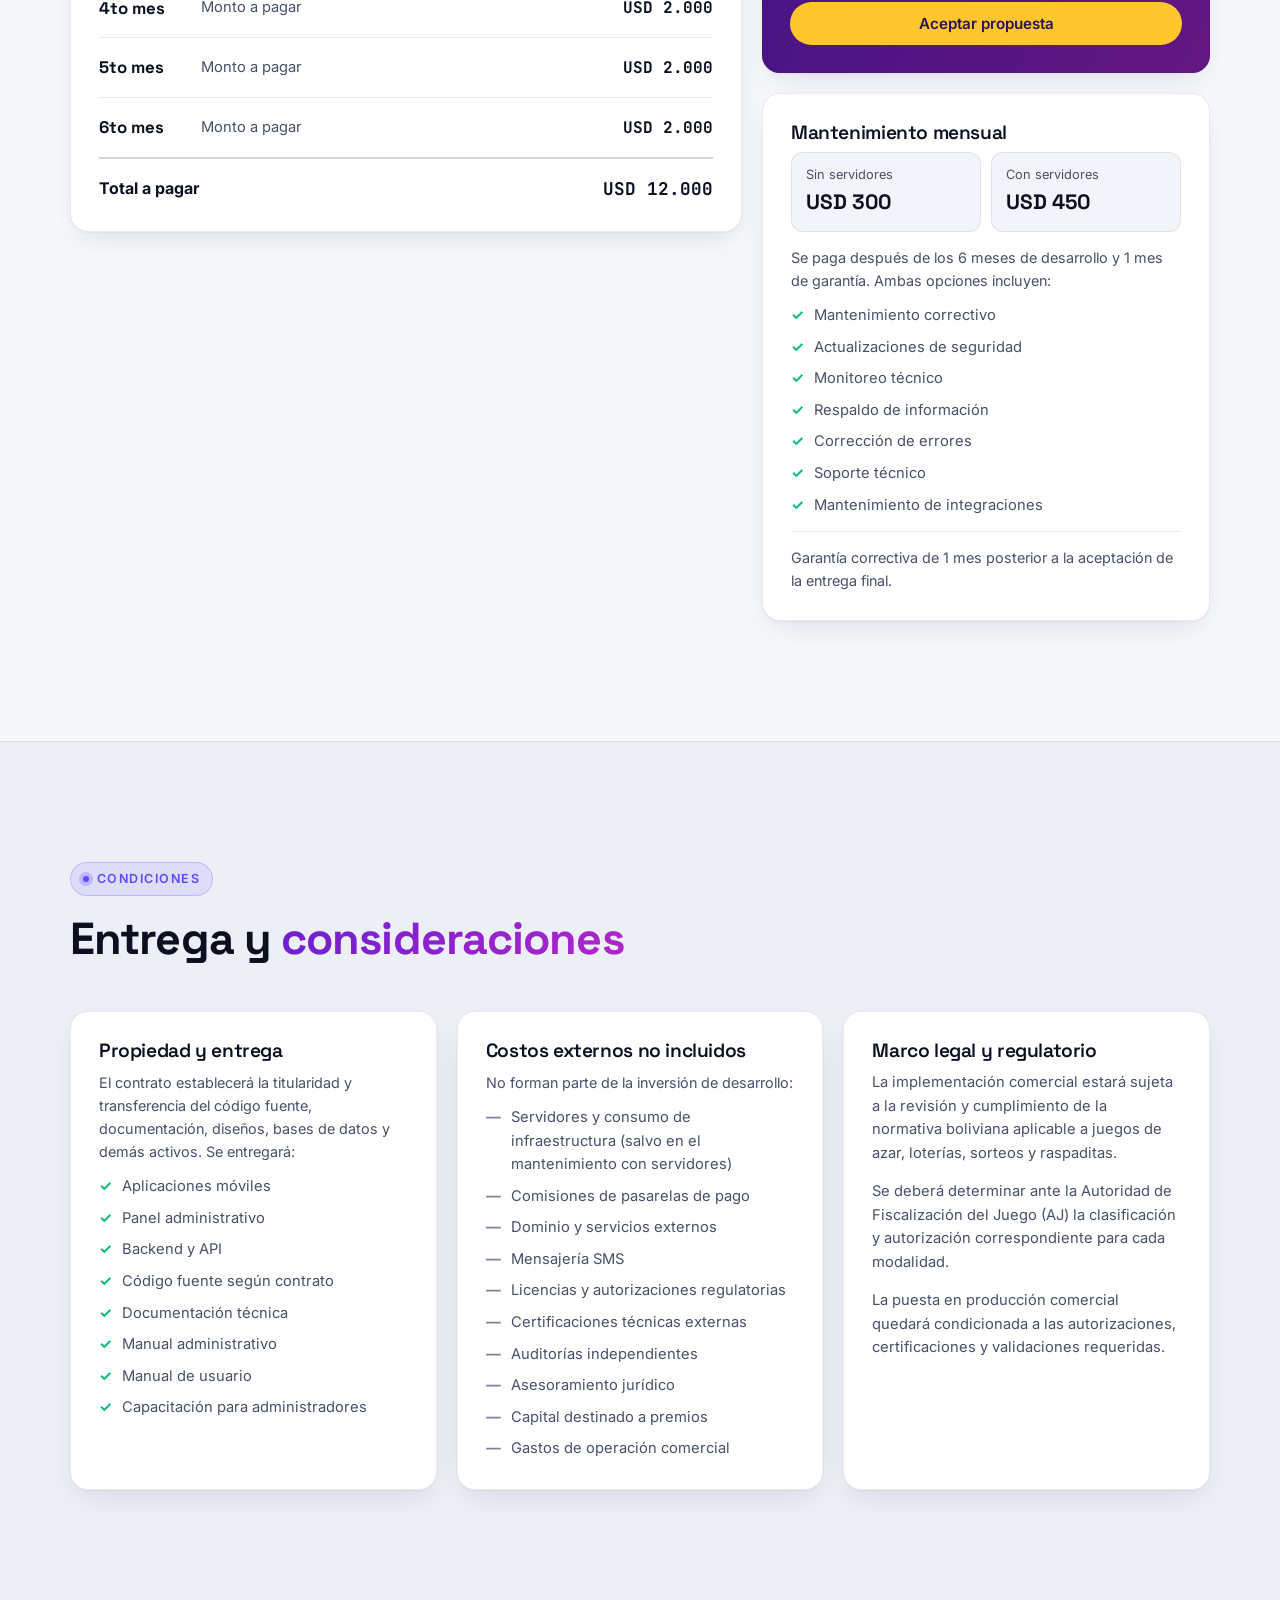
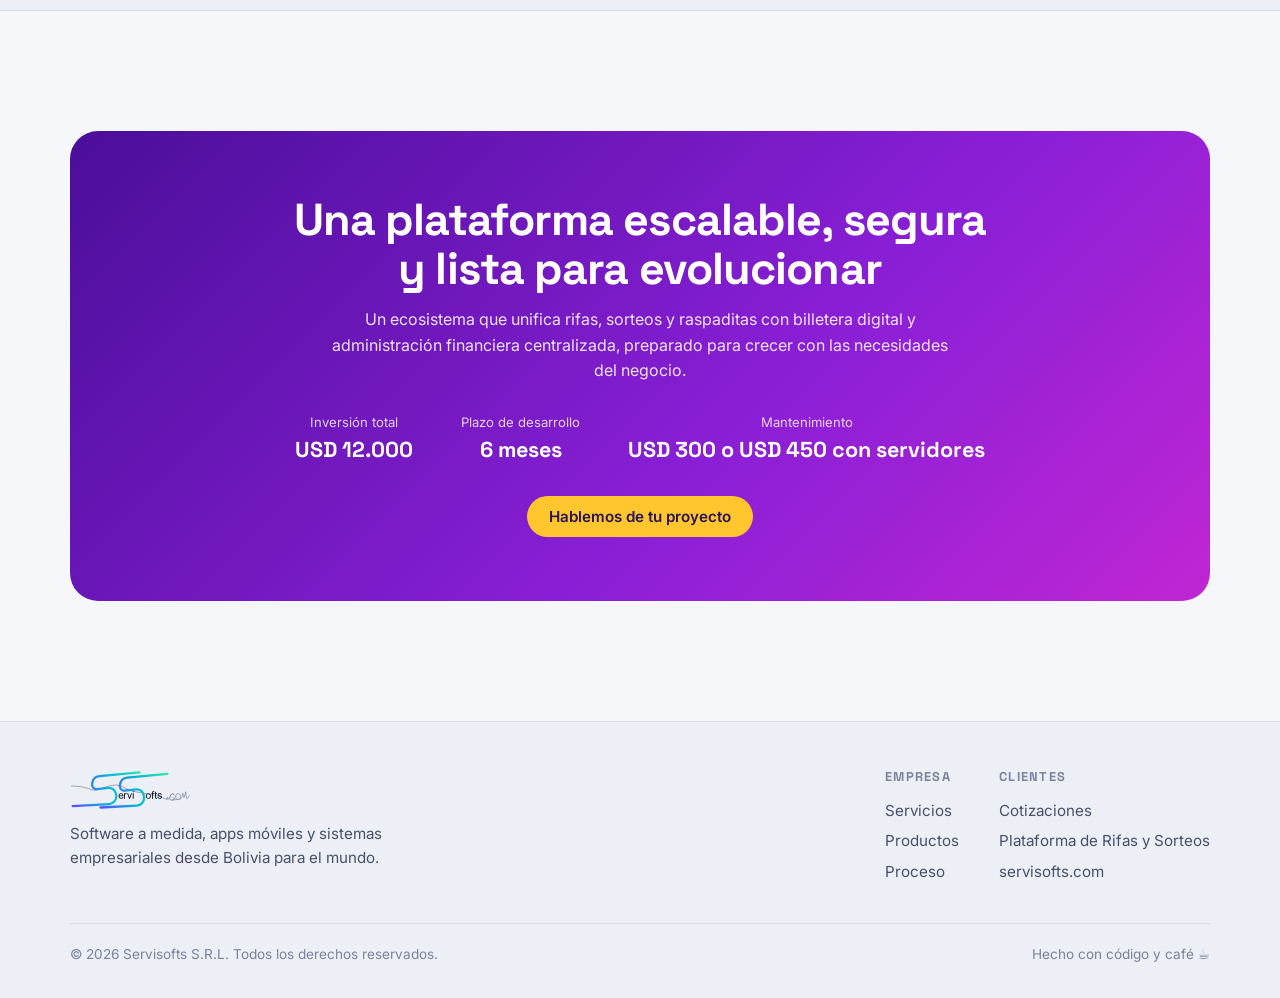
==== commit 6c8abe0b: "Reemplazar desglose e hitos por pagos mensuales en la cotización de rifas Elimina los bloques de con" ====
--- a/cotizaciones/sorteo/index.html
+++ b/cotizaciones/sorteo/index.html
@@ -208,21 +208,12 @@
       <div class="container">
         <div class="section-head reveal">
           <span class="eyebrow">Propuesta económica</span>
-          <h2>Inversión <span class="grad-text">por concepto</span></h2>
+          <h2>Pagos <span class="grad-text">mensuales</span></h2>
         </div>
         <div class="invest reveal">
-          <div class="invest-main">
-            <div class="card invest-table-wrap">
-              <table class="invest-table">
-                <thead><tr><th>Concepto</th><th class="num">USD</th></tr></thead>
-                <tbody id="investBody"></tbody>
-                <tfoot><tr><td>Inversión total</td><td class="num" id="investTotal"></td></tr></tfoot>
-              </table>
-            </div>
-            <div class="card">
-              <h3>Forma de pago por hitos</h3>
-              <div class="hitos" id="hitoList"></div>
-            </div>
+          <div class="card pagos-card">
+            <ol class="pagos" id="pagoList"></ol>
+            <div class="pagos-total"><span>Total a pagar</span><b id="investTotal"></b></div>
           </div>
           <aside class="invest-side">
             <div class="card total-card">
--- a/cotizaciones/sorteo/index.css
+++ b/cotizaciones/sorteo/index.css
@@ -144,20 +144,16 @@
 
 /* Inversión */
 .invest { display: grid; grid-template-columns: 1.5fr 1fr; gap: 20px; align-items: start; }
-.invest-main, .invest-side { display: grid; gap: 20px; min-width: 0; }
-.invest-table-wrap { padding: 8px 0; overflow-x: auto; }
-.invest-table { width: 100%; border-collapse: collapse; font-size: .96rem; }
-.invest-table th, .invest-table td { padding: 12px 24px; text-align: left; border-bottom: 1px solid var(--border); }
-.invest-table th { font-size: .75rem; text-transform: uppercase; letter-spacing: .08em; color: var(--text-3); font-weight: 600; }
-.invest-table .num { text-align: right; font-family: var(--font-mono); white-space: nowrap; }
-.invest-table tfoot td { font-weight: 700; border-bottom: 0; font-size: 1.05rem; }
-.hitos h3 { margin-bottom: 8px; }
-.hito { display: grid; grid-template-columns: 48px minmax(0, 1fr) auto; gap: 12px; align-items: center; padding: 12px 0; border-top: 1px solid var(--border); }
-.hito-pct { font-family: var(--font-display); font-weight: 700; font-size: 1.1rem; }
-.hito-txt b { font-size: .92rem; font-weight: 600; display: block; margin-bottom: 6px; line-height: 1.3; }
-.hito-bar { height: 6px; border-radius: 6px; background: var(--surface-2); overflow: hidden; }
-.hito-bar i { display: block; height: 100%; background: var(--grad); }
-.hito-usd { font-family: var(--font-mono); font-size: .85rem; white-space: nowrap; }
+.invest-side { display: grid; gap: 20px; min-width: 0; }
+.pagos { list-style: none; margin: 0; padding: 0; }
+.pago { display: grid; grid-template-columns: 90px minmax(0, 1fr) auto; gap: 12px; align-items: center; padding: 16px 0; border-top: 1px solid var(--border); }
+.pago b { font-family: var(--font-display); font-size: 1.05rem; font-weight: 700; }
+.pago span { color: var(--text-2); font-size: .92rem; }
+.pago strong { font-family: var(--font-mono); font-size: 1rem; white-space: nowrap; }
+.pagos-total { display: flex; justify-content: space-between; align-items: center; gap: 12px; padding-top: 16px; border-top: 2px solid var(--border-strong); font-weight: 700; }
+.pago:first-child { border-top: 0; padding-top: 0; }
+@media (max-width: 480px) { .pago { grid-template-columns: minmax(0, 1fr) auto; row-gap: 2px; } .pago span { grid-row: 2; } .pago strong { grid-row: 1 / 3; grid-column: 2; } }
+.pagos-total b { font-family: var(--font-mono); font-size: 1.1rem; white-space: nowrap; }
 .total-card { background: #17083a; color: #fff; border: 0; overflow: hidden; display: grid; gap: 6px; }
 .total-card::before { content: ""; position: absolute; inset: 0; background: linear-gradient(120deg, #6d1fd1, #b026c9); opacity: .5; }
 .total-card > * { position: relative; }
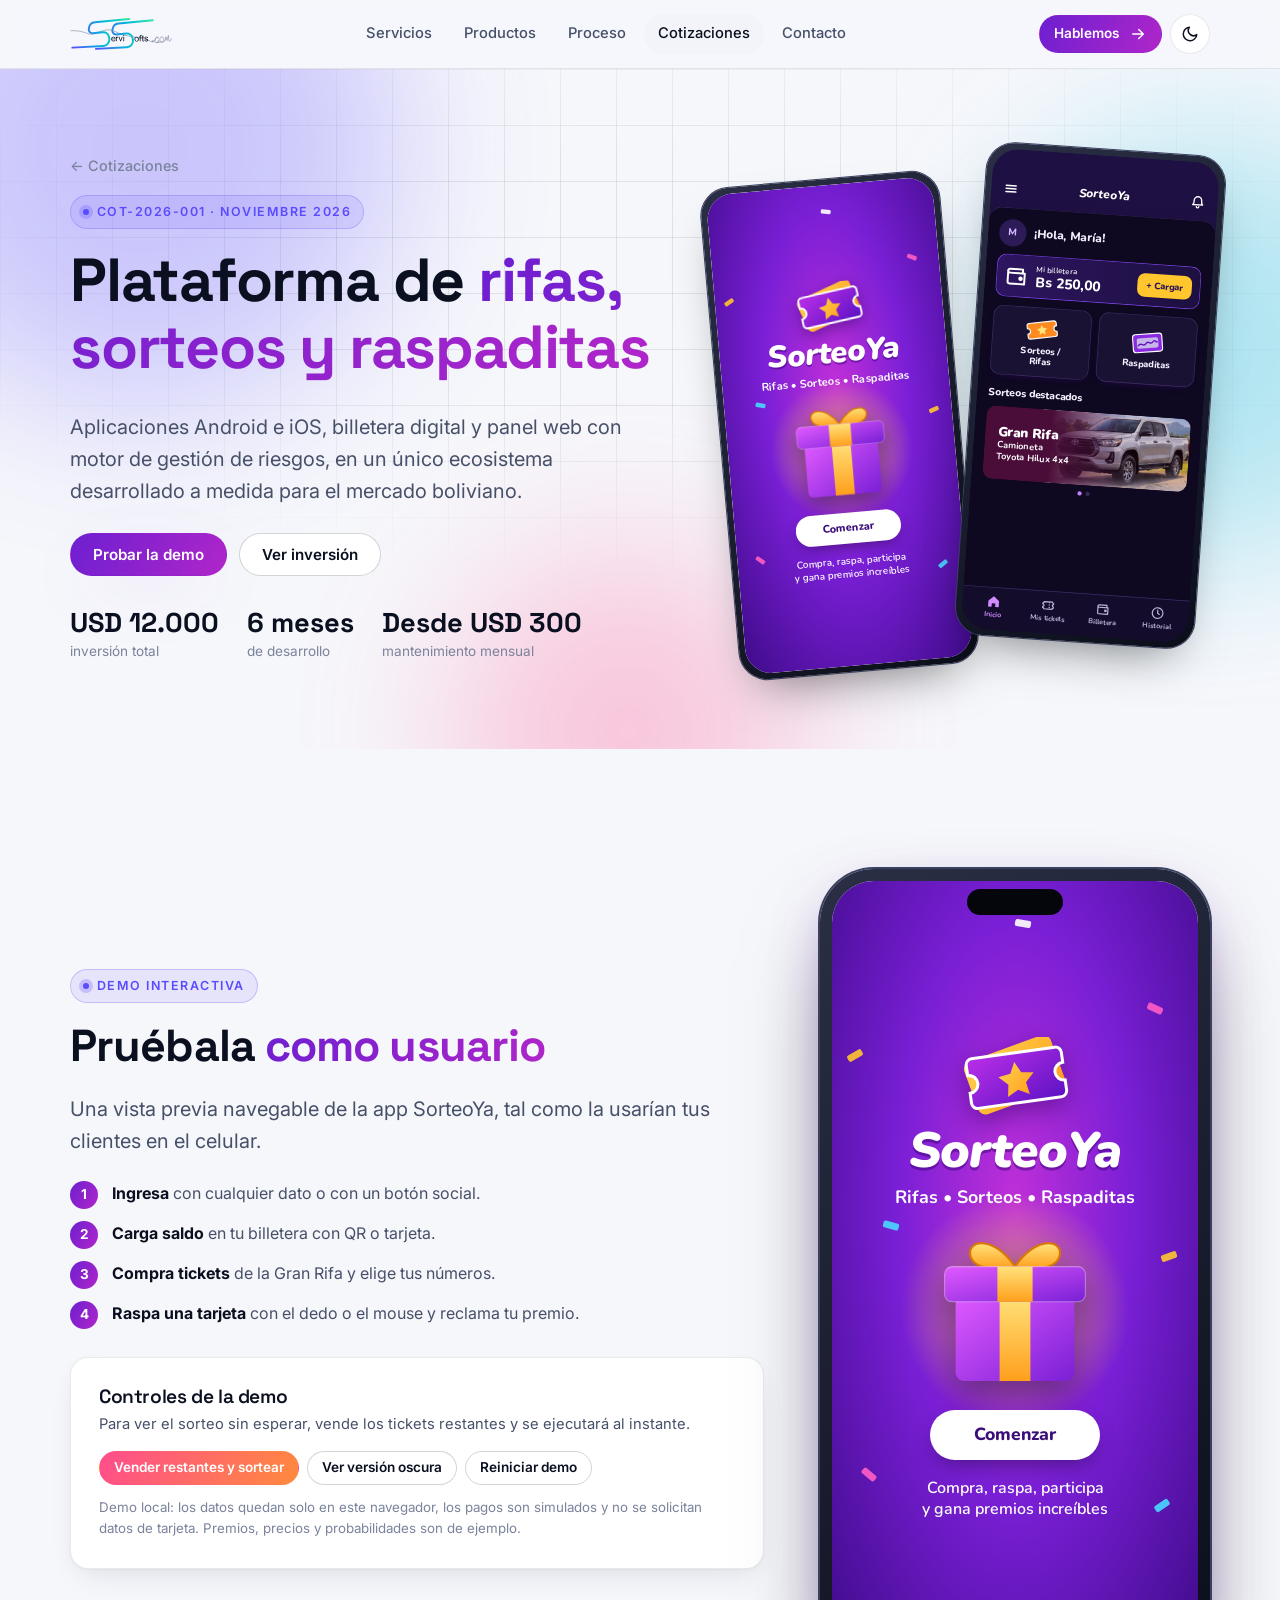
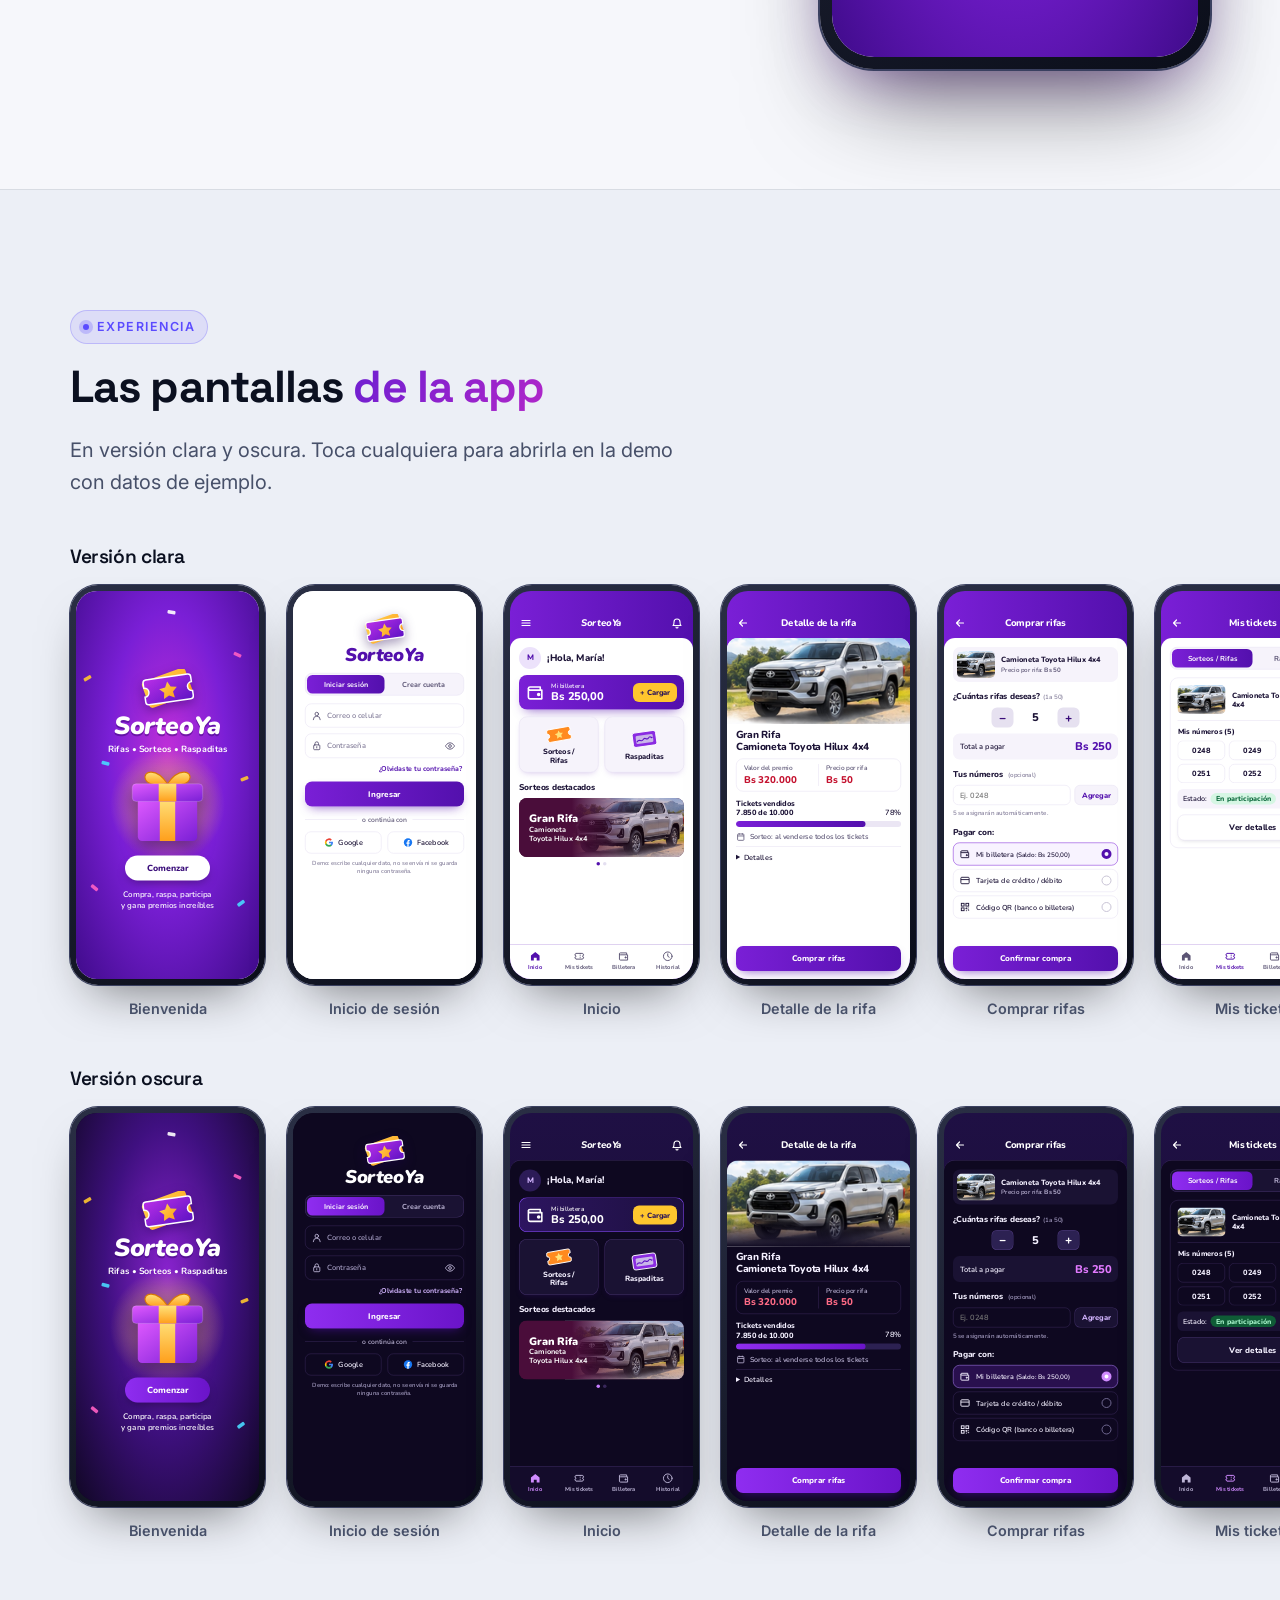
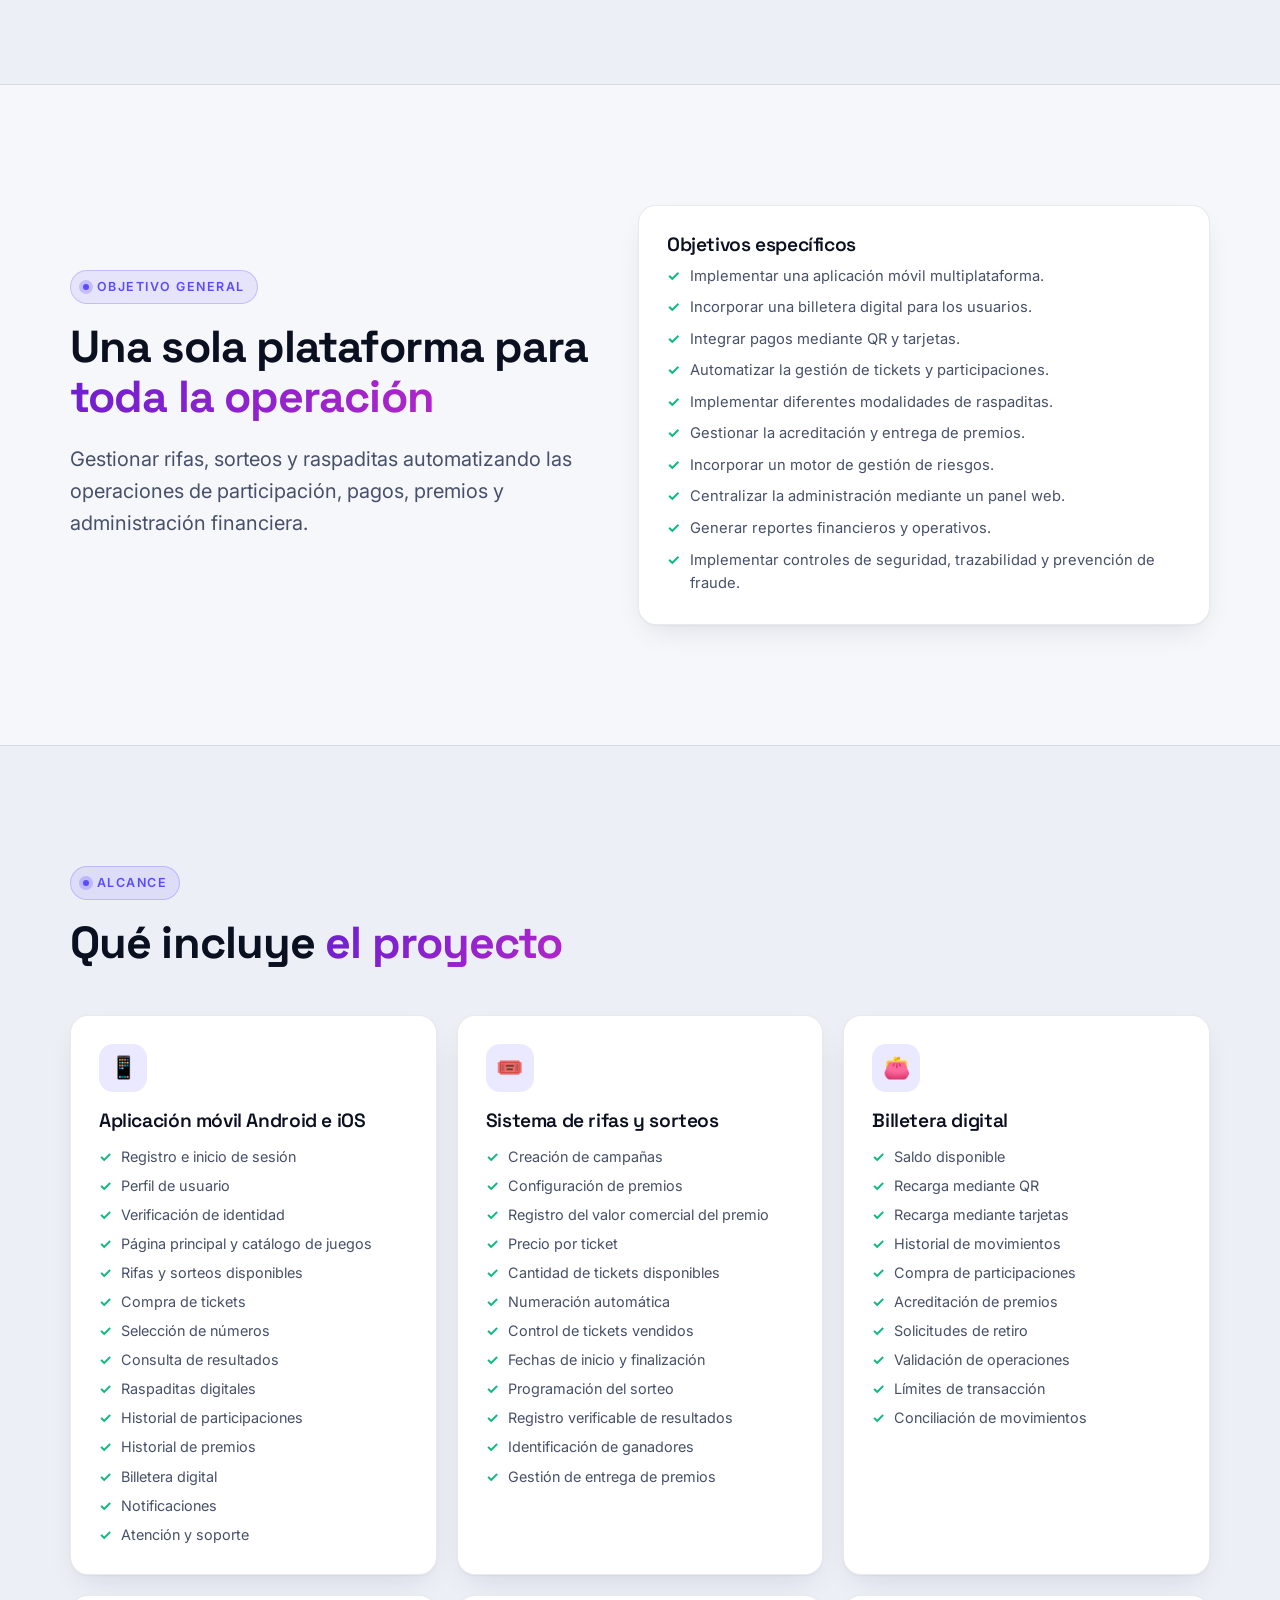
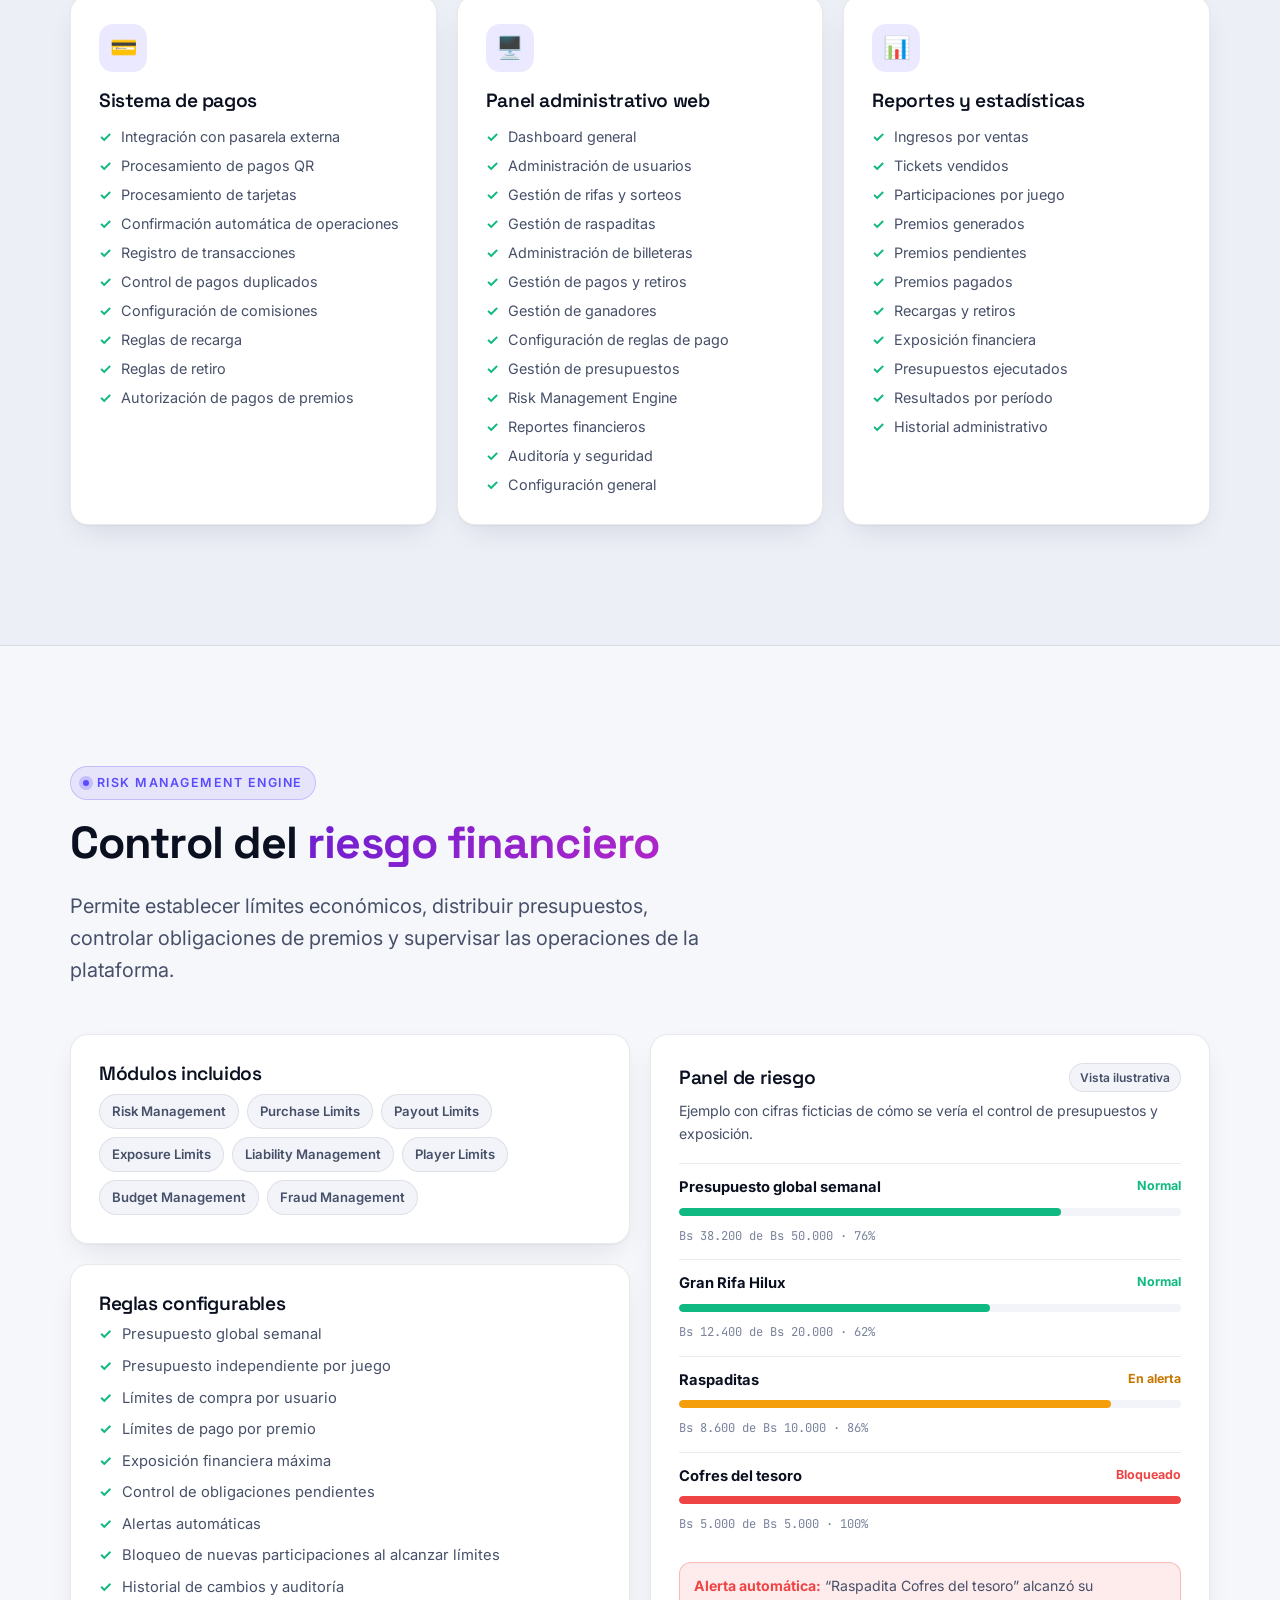
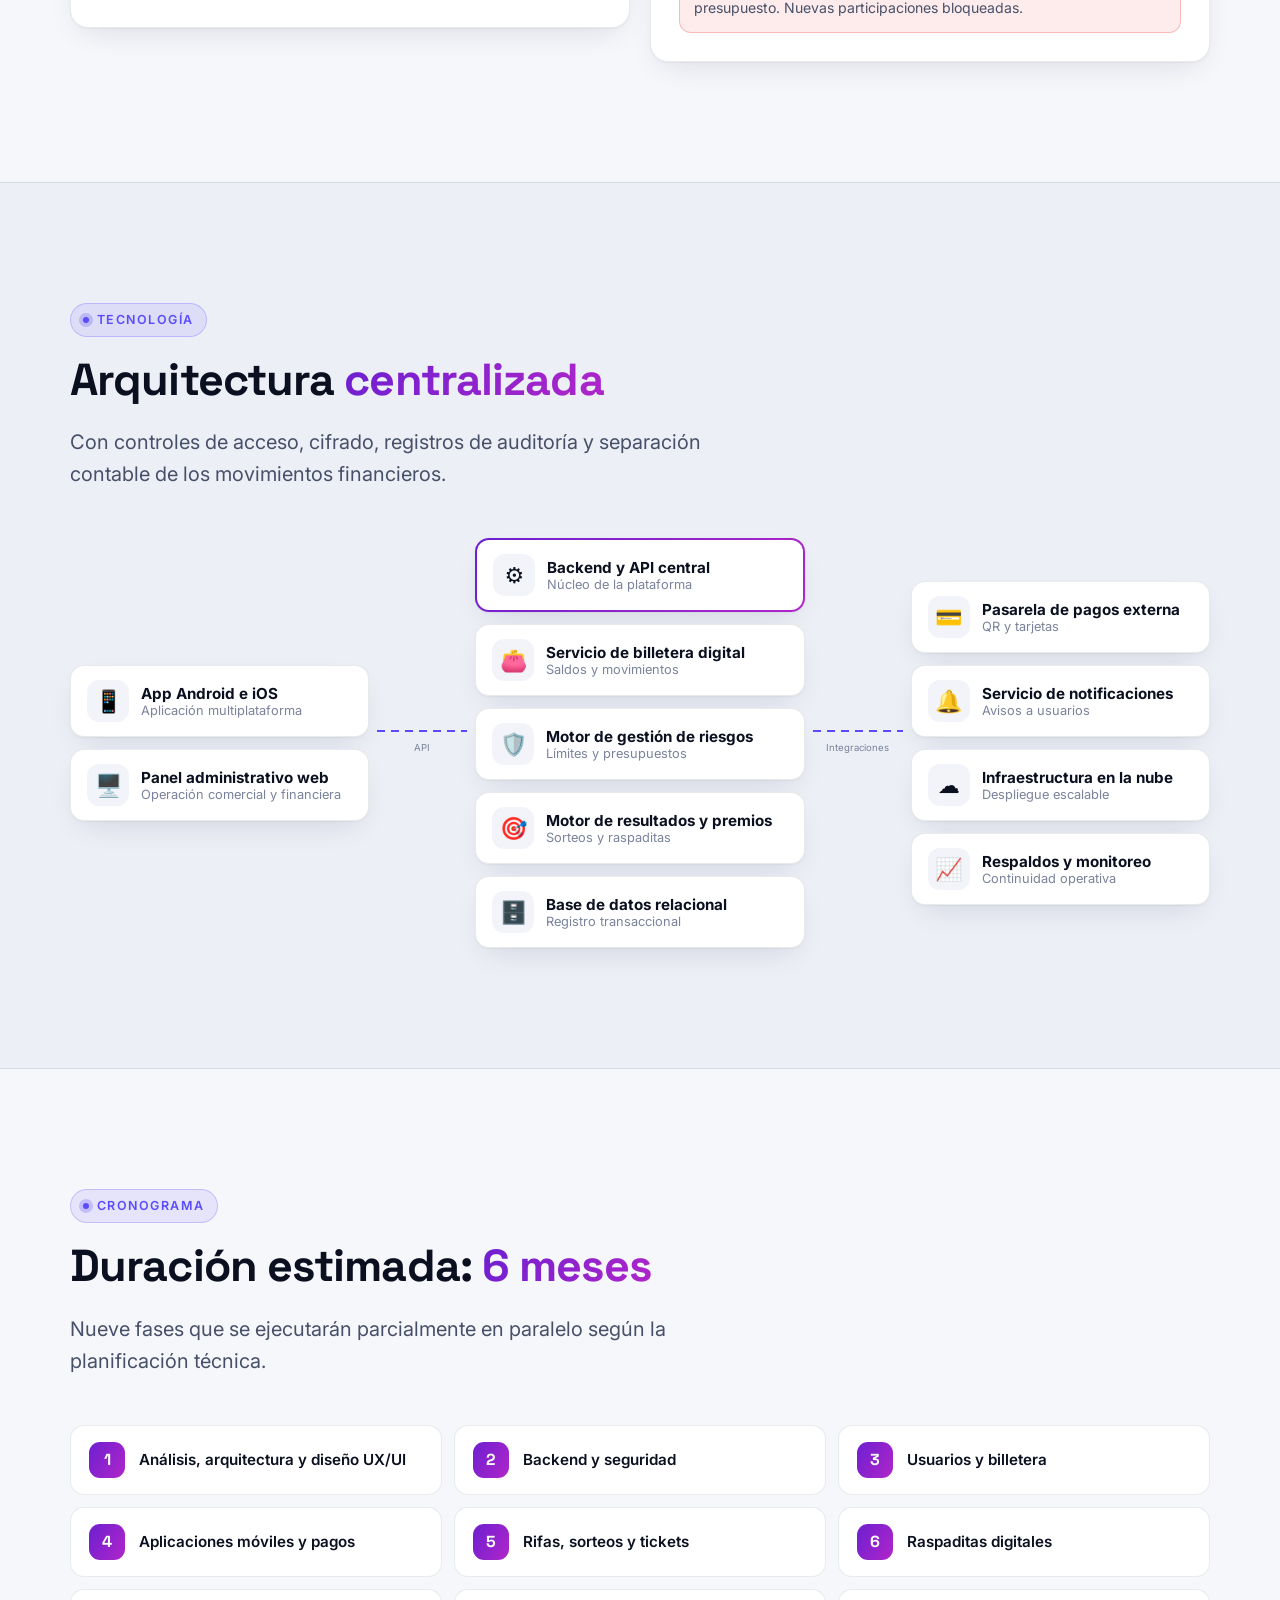
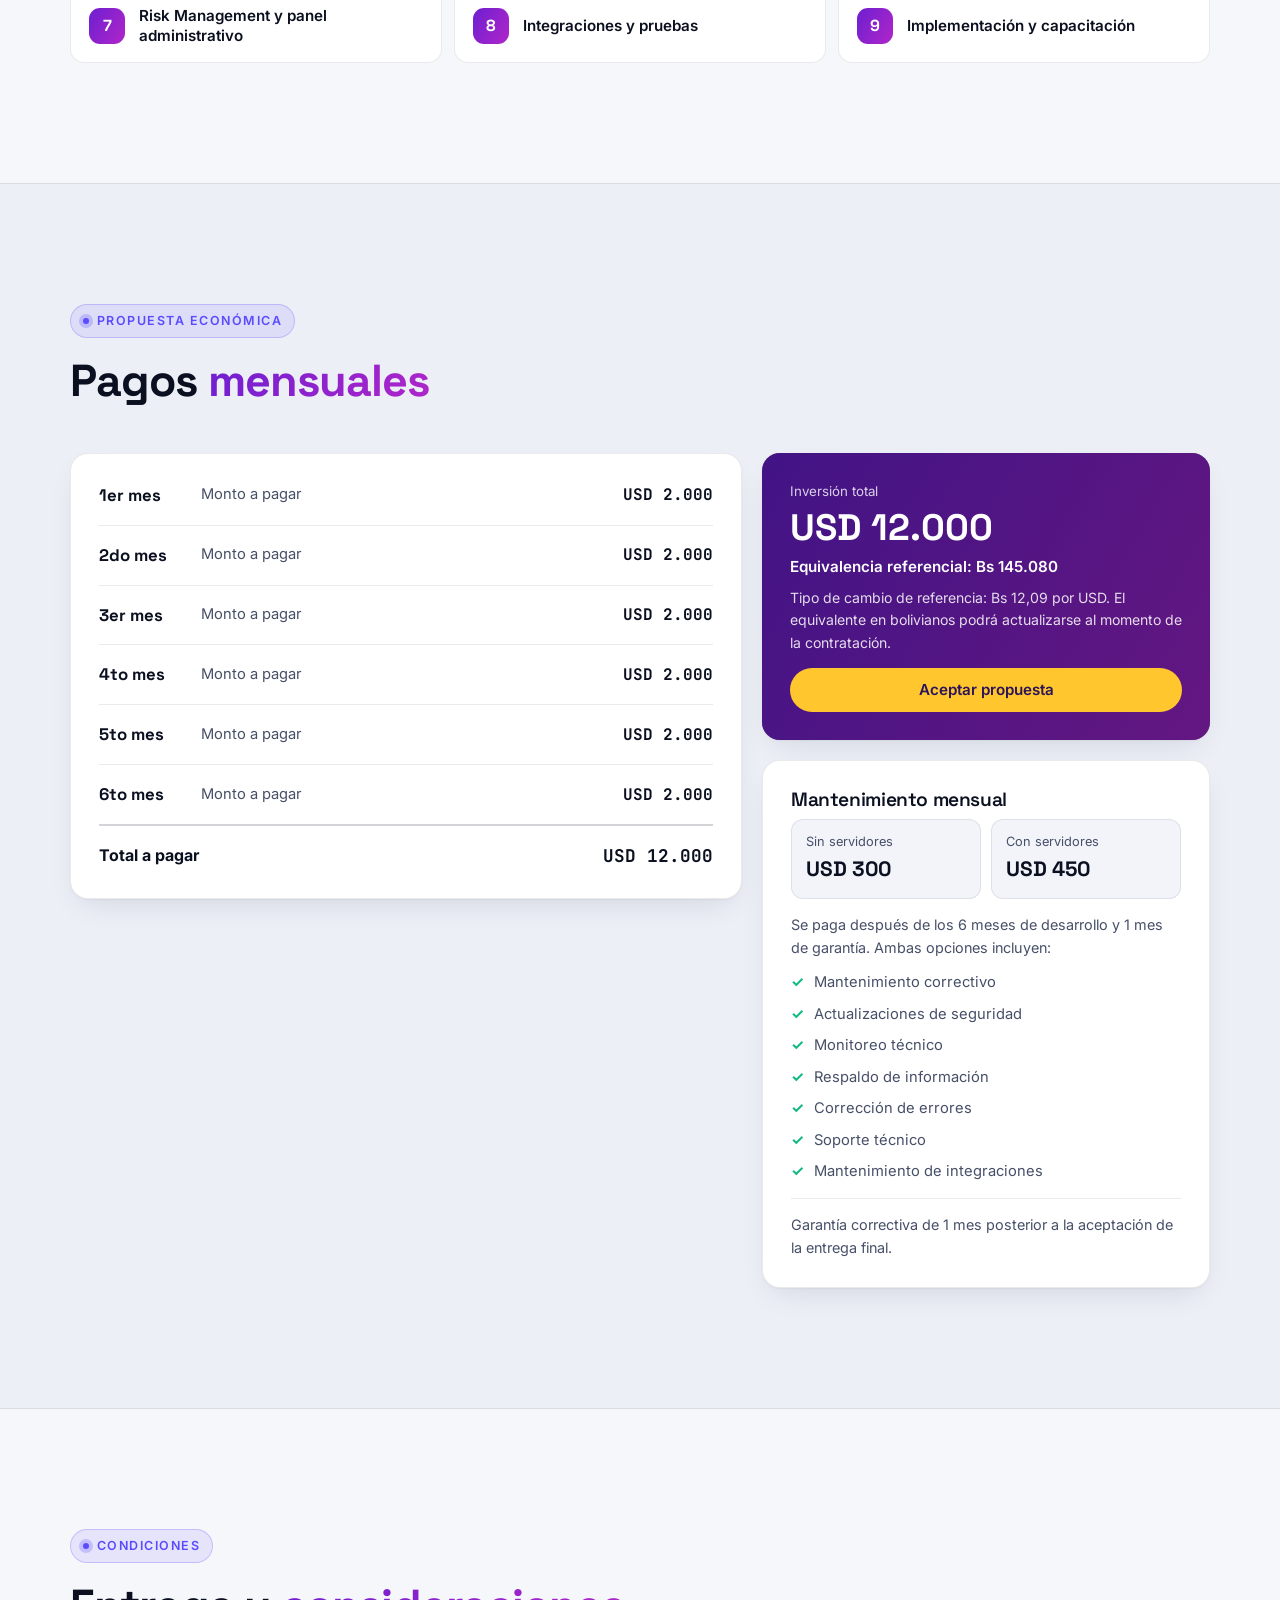
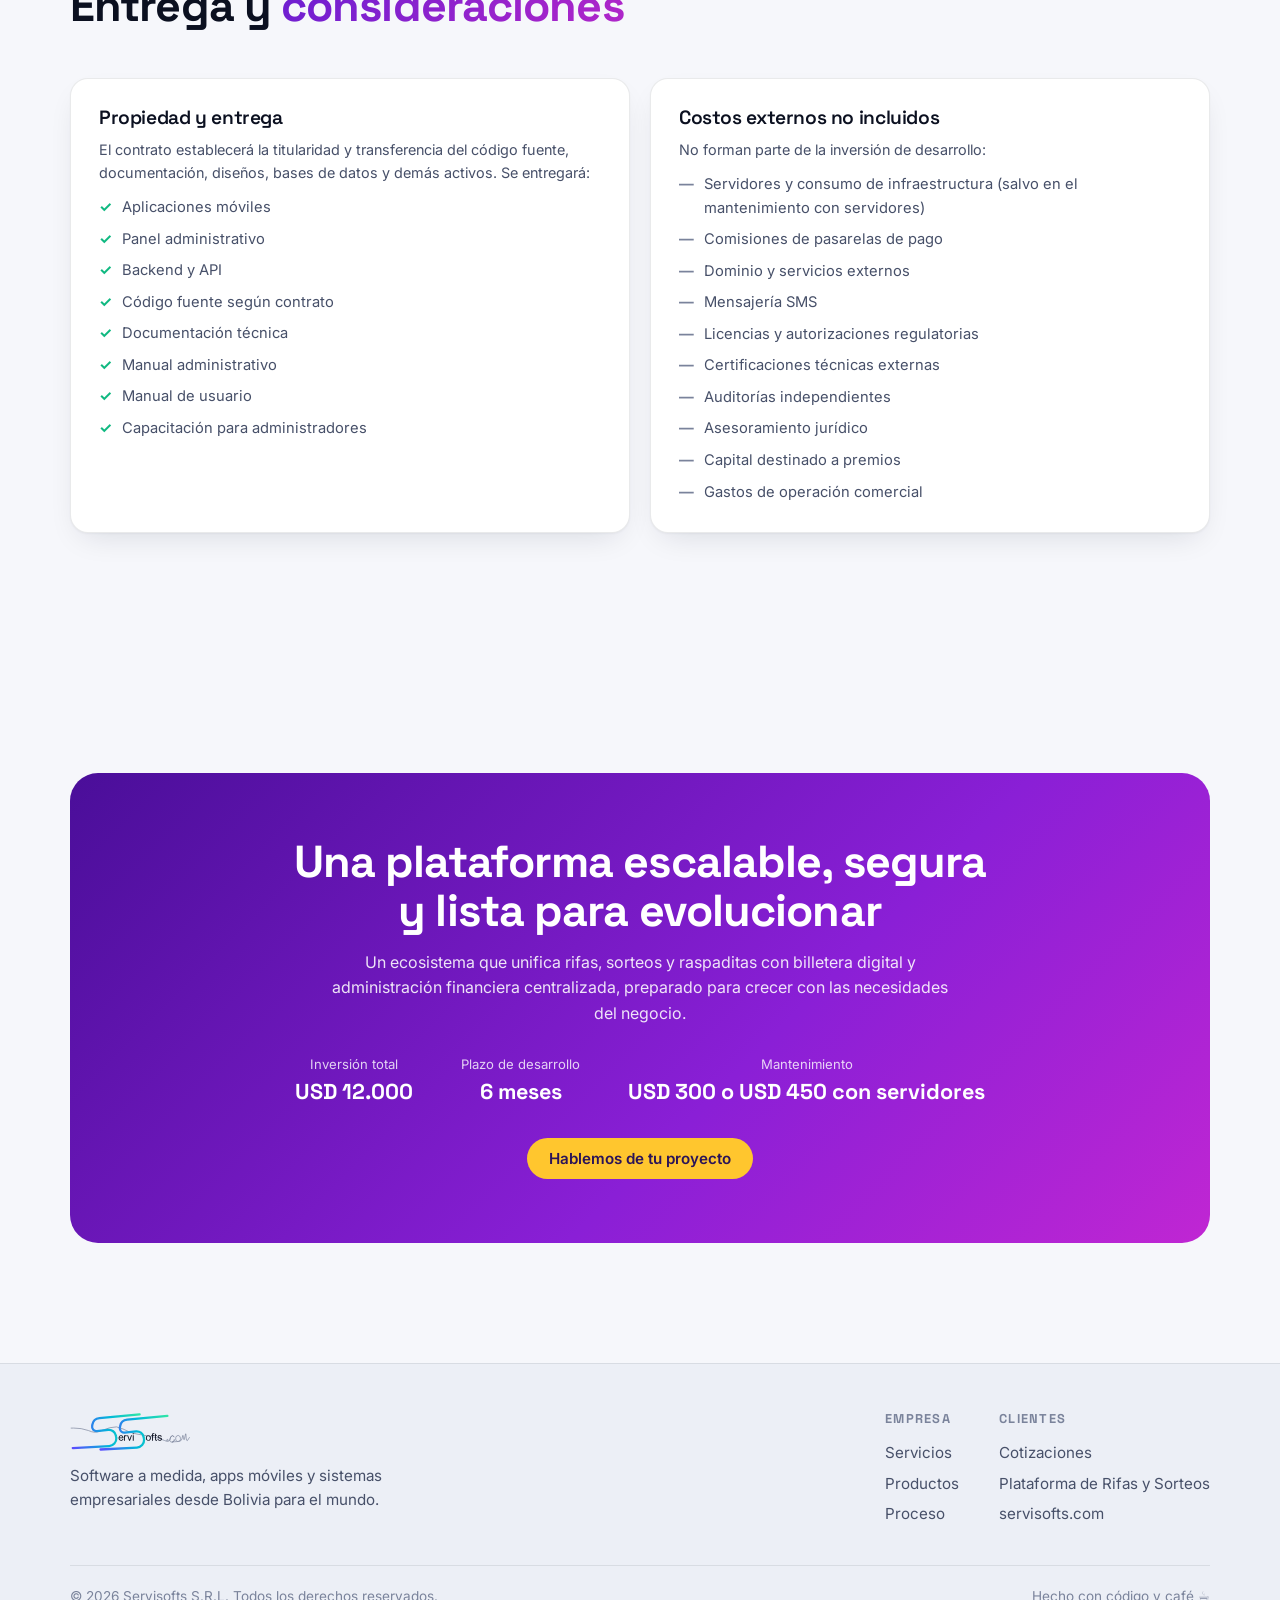
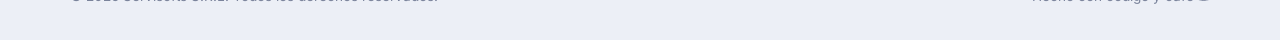
==== commit 64dc78b7: "Eliminar la sección de modalidades de raspaditas de la cotización de rifas Quita el bloque "Siete mo" ====
--- a/cotizaciones/sorteo/index.html
+++ b/cotizaciones/sorteo/index.html
@@ -113,25 +113,8 @@
       </div>
     </section>
 
-    <!-- ============ RASPADITAS ============ -->
-    <section class="section" id="raspaditas">
-      <div class="container">
-        <div class="section-head reveal">
-          <span class="eyebrow">Sistema de raspaditas</span>
-          <h2>Siete modalidades <span class="grad-text">de juego</span></h2>
-          <p class="lead">Cada modalidad se configura por separado desde el panel administrativo. La demo incluye “Tres símbolos iguales” para que la pruebes.</p>
-        </div>
-        <div class="modes reveal" id="modeGrid"></div>
-        <div class="card config reveal">
-          <h3>Configuraciones administrativas</h3>
-          <ul class="checks cols" id="scratchConfig"></ul>
-          <button class="btn btn-sm btn-primary" id="tryScratch">Probar una raspadita</button>
-        </div>
-      </div>
-    </section>
-
     <!-- ============ RISK MANAGEMENT ============ -->
-    <section class="section section-alt" id="riesgo">
+    <section class="section" id="riesgo">
       <div class="container">
         <div class="section-head reveal">
           <span class="eyebrow">Risk Management Engine</span>
@@ -160,7 +143,7 @@
     </section>
 
     <!-- ============ ARQUITECTURA ============ -->
-    <section class="section" id="arquitectura">
+    <section class="section section-alt" id="arquitectura">
       <div class="container">
         <div class="section-head reveal">
           <span class="eyebrow">Tecnología</span>
@@ -192,7 +175,7 @@
     </section>
 
     <!-- ============ CRONOGRAMA ============ -->
-    <section class="section section-alt" id="cronograma">
+    <section class="section" id="cronograma">
       <div class="container">
         <div class="section-head reveal">
           <span class="eyebrow">Cronograma</span>
@@ -204,7 +187,7 @@
     </section>
 
     <!-- ============ INVERSIÓN ============ -->
-    <section class="section" id="inversion">
+    <section class="section section-alt" id="inversion">
       <div class="container">
         <div class="section-head reveal">
           <span class="eyebrow">Propuesta económica</span>
@@ -236,13 +219,13 @@
     </section>
 
     <!-- ============ CONDICIONES ============ -->
-    <section class="section section-alt" id="condiciones">
+    <section class="section" id="condiciones">
       <div class="container">
         <div class="section-head reveal">
           <span class="eyebrow">Condiciones</span>
           <h2>Entrega y <span class="grad-text">consideraciones</span></h2>
         </div>
-        <div class="grid grid-3">
+        <div class="grid grid-2">
           <div class="card reveal">
             <h3>Propiedad y entrega</h3>
             <p class="side-note">El contrato establecerá la titularidad y transferencia del código fuente, documentación, diseños, bases de datos y demás activos. Se entregará:</p>
@@ -253,12 +236,12 @@
             <p class="side-note">No forman parte de la inversión de desarrollo:</p>
             <ul class="checks muted-list" id="externosList"></ul>
           </div>
-          <div class="card legal-card reveal">
+          <!-- <div class="card legal-card reveal">
             <h3>Marco legal y regulatorio</h3>
             <p>La implementación comercial estará sujeta a la revisión y cumplimiento de la normativa boliviana aplicable a juegos de azar, loterías, sorteos y raspaditas.</p>
             <p>Se deberá determinar ante la Autoridad de Fiscalización del Juego (AJ) la clasificación y autorización correspondiente para cada modalidad.</p>
             <p>La puesta en producción comercial quedará condicionada a las autorizaciones, certificaciones y validaciones requeridas.</p>
-          </div>
+          </div> -->
         </div>
       </div>
     </section>
--- a/cotizaciones/sorteo/index.css
+++ b/cotizaciones/sorteo/index.css
@@ -85,17 +85,6 @@
 .feat li { padding-left: 22px; position: relative; }
 .feat li::before { content: "✓"; color: var(--ok); font-weight: 700; position: absolute; left: 0; }
 .feat .icon-badge { font-size: 22px; }
-
-/* Raspaditas */
-.modes { display: grid; grid-template-columns: repeat(7, minmax(0, 1fr)); gap: 12px; margin-bottom: 20px; }
-.mode { position: relative; padding: 20px 12px 16px; border-radius: var(--radius); background: var(--surface); border: 1px solid var(--border); text-align: center; box-shadow: var(--shadow); }
-.mode span { display: block; font-size: 30px; margin-bottom: 10px; }
-.mode small { position: absolute; top: 8px; left: 12px; font-family: var(--font-mono); font-size: .72rem; color: var(--text-3); }
-.mode b { font-size: .86rem; line-height: 1.25; display: block; }
-@media (max-width: 1000px) { .modes { grid-template-columns: repeat(4, minmax(0, 1fr)); } }
-@media (max-width: 600px) { .modes { grid-template-columns: repeat(2, minmax(0, 1fr)); } }
-.config h3 { margin-bottom: 14px; }
-.config .cols { grid-template-columns: repeat(auto-fit, minmax(240px, 1fr)); margin-bottom: 20px; }
 
 /* Risk Management */
 .risk { display: grid; grid-template-columns: 1fr 1fr; gap: 20px; align-items: start; }
